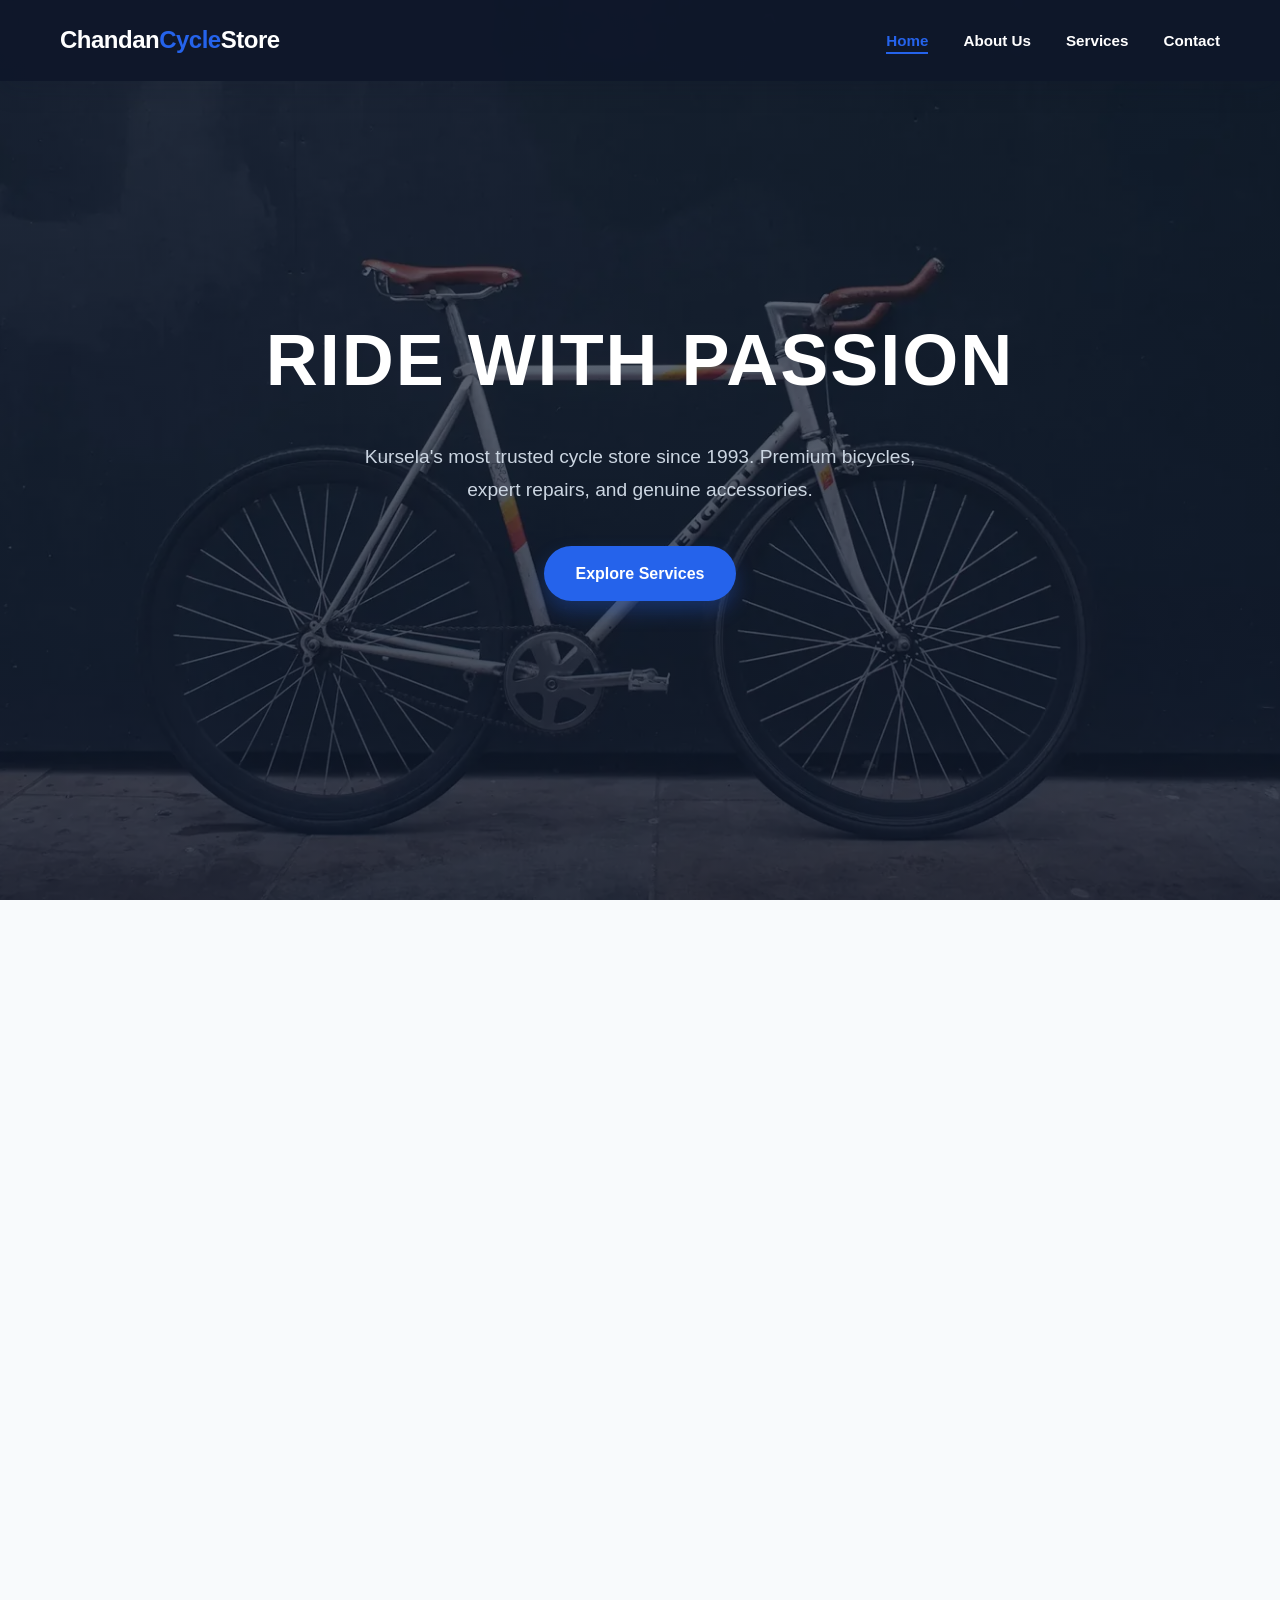
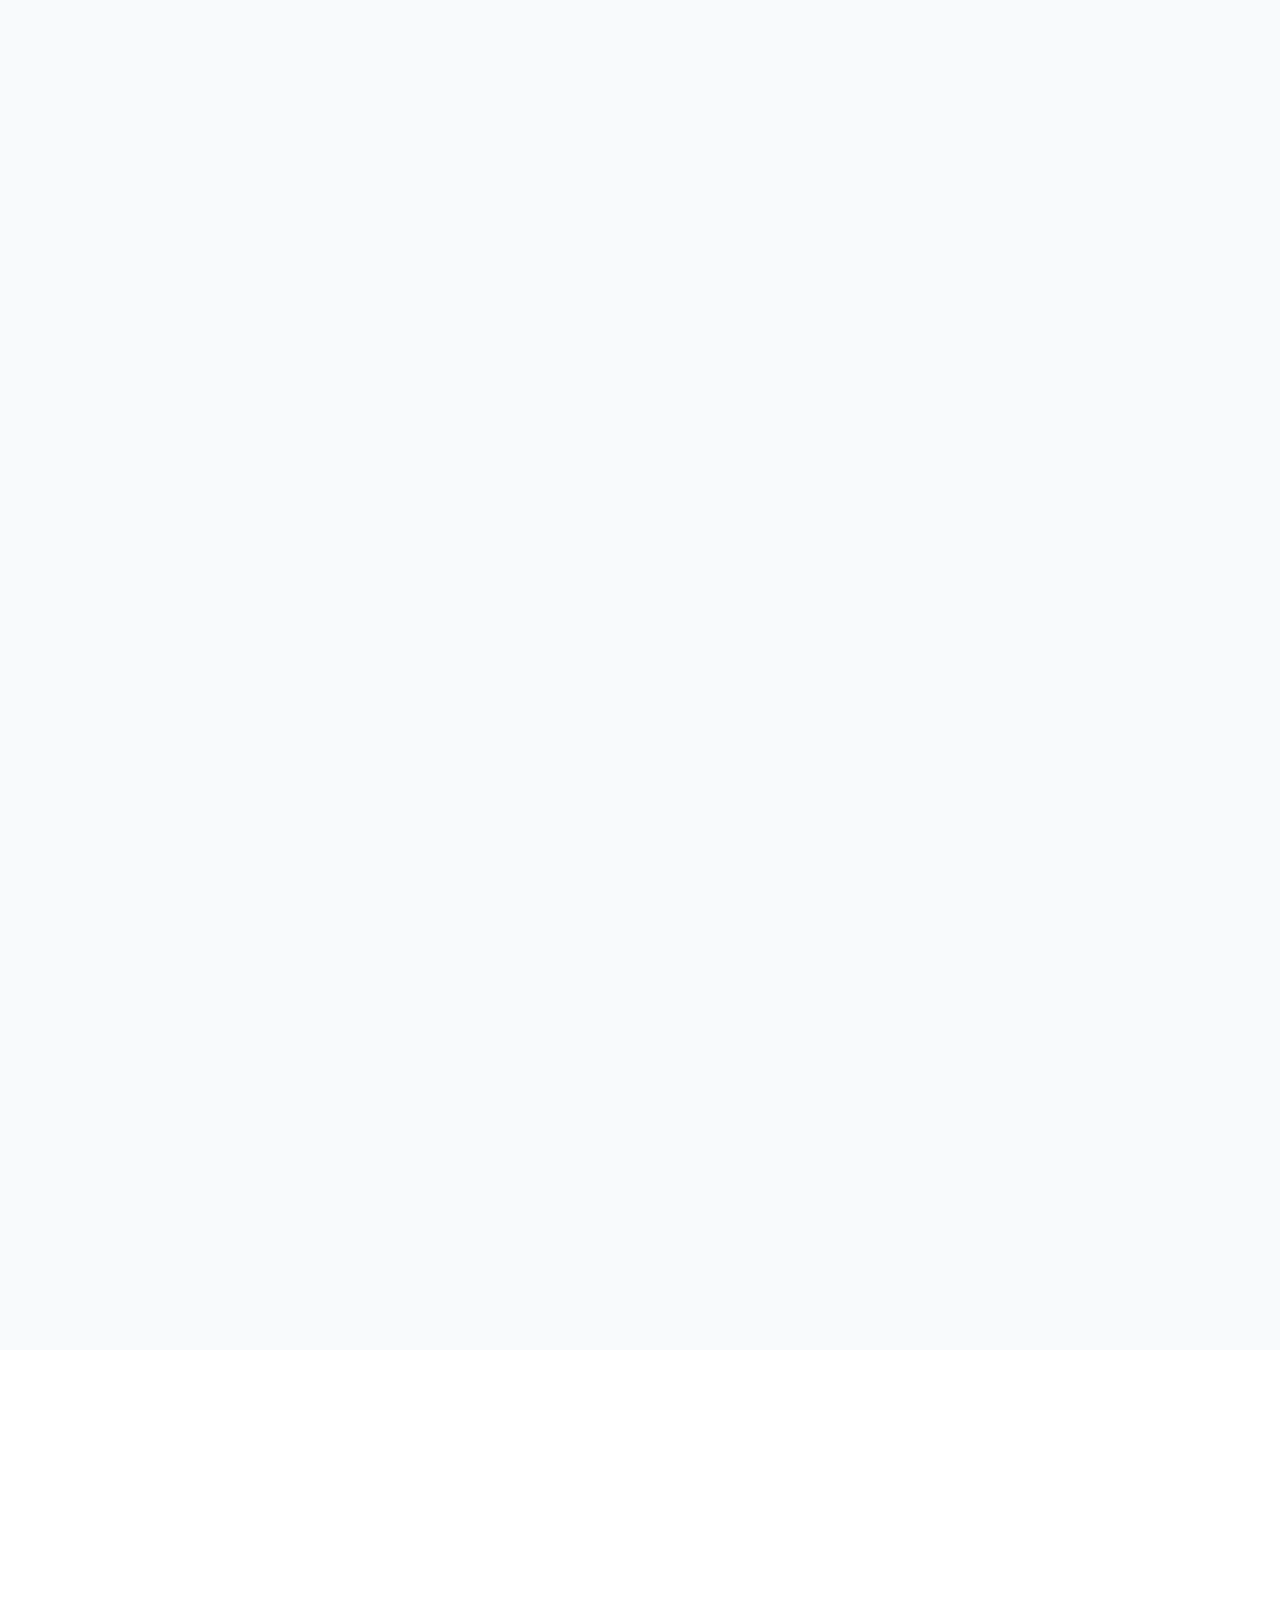
==== index.html @ 14ce7af8 "kk" ====
<!DOCTYPE html>
<html lang="en">

<head>
  <!-- Google Tag Manager -->
<script>(function(w,d,s,l,i){w[l]=w[l]||[];w[l].push({'gtm.start':
new Date().getTime(),event:'gtm.js'});var f=d.getElementsByTagName(s)[0],
j=d.createElement(s),dl=l!='dataLayer'?'&l='+l:'';j.async=true;j.src=
'https://www.googletagmanager.com/gtm.js?id='+i+dl;f.parentNode.insertBefore(j,f);
})(window,document,'script','dataLayer','GTM-MGWW4RHP');</script>
<!-- End Google Tag Manager -->
 <script type="application/ld+json">
{
  "@context": "https://schema.org",
  "@type": "BikeStore",
  "name": "Chandan Cycle Store",
  "image": "https://chandancyclestore.store/assets/images/hero-bg.jpg", 
  "@id": "https://chandancyclestore.store/",
  "url": "https://chandancyclestore.store/",
  "telephone": "+917782864311",
  "priceRange": "$$",
  "address": {
    "@type": "PostalAddress",
    "streetAddress": "Main Road, Near Chowk", 
    "addressLocality": "Kursela, Katihar",
    "addressRegion": "Bihar",
    "postalCode": "854112", 
    "addressCountry": "IN"
  },
  "geo": {
    "@type": "GeoCoordinates",
    "latitude": 25.4542, 
    "longitude": 87.2514 
  },
  "openingHoursSpecification": {
    "@type": "OpeningHoursSpecification",
    "dayOfWeek": [
      "Monday",
      "Tuesday",
      "Wednesday",
      "Thursday",
      "Friday",
      "Saturday",
      "Sunday"
    ],
    "opens": "09:00",
    "closes": "20:00"
  },
  "sameAs": []
}
</script>
  <meta charset="UTF-8">
  <meta name="viewport" content="width=device-width, initial-scale=1.0">
  <title>Chandan Cycle Store | Best Bicycle Shop in Kursela, Katihar</title>
  <meta name="description"
    content="Looking for the best cycle store in Kursela, Katihar? Chandan Cycle Store offers premium bicycles, expert repairs, and genuine accessories. Trusted since 1993!">
  <!-- Preconnect to Font Awesome CDN -->
  <link rel="preconnect" href="https://cdnjs.cloudflare.com" crossorigin>
  <link rel="preconnect" href="https://www.googletagmanager.com">
  <link rel="preload" href="./assets/slider.webp" as="image" fetchpriority="high">
  <!-- Asynchronously load Font Awesome -->
  <link rel="preload" href="https://cdnjs.cloudflare.com/ajax/libs/font-awesome/6.4.0/css/all.min.css" as="style" onload="this.onload=null;this.rel='stylesheet'">
  <noscript><link rel="stylesheet" href="https://cdnjs.cloudflare.com/ajax/libs/font-awesome/6.4.0/css/all.min.css"></noscript>
  <!-- Defer non-critical CSS -->
  <link rel="preload" href="style.css" as="style" onload="this.onload=null;this.rel='stylesheet'">
  <noscript><link rel="stylesheet" href="style.css"></noscript>
</head>

<body>
<!-- Google Tag Manager (noscript) -->
<noscript><iframe src="https://www.googletagmanager.com/ns.html?id=GTM-MGWW4RHP"
height="0" width="0" style="display:none;visibility:hidden"></iframe></noscript>
<!-- End Google Tag Manager (noscript) -->
  <nav>
    <div class="container nav-container">
      <a href="index.html" class="logo">Chandan<span>Cycle</span>Store</a>
      <div class="menu-toggle"><i class="fas fa-bars"></i></div>
      <ul class="nav-links">
        <li><a href="index.html">Home</a></li>
        <li><a href="./about-us.html">About Us</a></li>
        <li><a href="./services.html">Services</a></li>
        <li><a href="./contact.html">Contact</a></li>
      </ul>
    </div>
  </nav>

  <header id="home" class="hero">
    <img
      src="./assets/slider-1400.webp"
      srcset="./assets/slider-400.webp 400w, ./assets/slider-800.webp 800w, ./assets/slider-1400.webp 1400w"
      sizes="(max-width: 600px) 100vw, 1400px"
      alt="A white Peugeot bicycle with a brown leather seat and handlebars, leaning against a dark wall."
      fetchpriority="high"
      width="1400"
      height="933"
      class="hero-background-image"
      decoding="async"
    >
    <div class="container fade-up">
      <div class="hero-content">
        <h1>Ride With Passion</h1>
        <p>Kursela's most trusted cycle store since 1993. Premium bicycles, expert repairs, and genuine accessories.</p>
        <a href="./services.html" class="btn btn-primary">Explore Services</a>
      </div>
    </div>
  </header>

  <section id="about" class="section-padding bg-light">
    <div class="container about-layout">
      <div class="about-content fade-up">
        <h2 class="section-title" style="text-align: left; margin-bottom: 20px;">Serving Kursela Since 1993</h2>
        <p>Chandan Cycle Store began as a humble family endeavor over three decades ago. Our foundation was built on a
          simple premise: everyone deserves a reliable ride. From our roots in Kursela, Katihar, we have expanded our
          expertise while maintaining the warm, personal touch of a family-run business.</p>
        <p>Today, we don't just sell cycles; we build lasting relationships. Our team of expert mechanics treats every
          repair with precision, ensuring the safety and satisfaction of our community.</p>

        <div class="stats-container">
          <div class="stat-box">
            <h3>30+</h3>
            <p>Years Experience</p>
          </div>
          <div class="stat-box">
            <h3>10k+</h3>
            <p>Happy Riders</p>
          </div>
          <div class="stat-box">
            <h3>100%</h3>
            <p>Quality Service</p>
          </div>
        </div>
      </div>
      <div class="about-image fade-up">
        <img
          src="./assets/bycle-img-1-900.webp"
          srcset="./assets/bycle-img-1-400.webp 400w, ./assets/bycle-img-1-800.webp 800w, ./assets/bycle-img-1-900.webp 900w"
          sizes="(max-width: 600px) 100vw, 400px"
          width="800"
          height="600"
          loading="lazy"
          decoding="async"
          alt="Chandan Cycle Store team with a selection of premium bicycles">
      </div>
    </div>
  </section>

   <section id="services" class="section-padding">
        <div class="container fade-up">
            <h2 class="section-title">Comprehensive Solutions</h2>
            <div class="image-grid">
                <div class="image-card">
                  <img src="./assets/bike-img-2-900.webp" srcset="./assets/bike-img-2-400.webp 400w, ./assets/bike-img-2-800.webp 800w, ./assets/bike-img-2-900.webp 900w" sizes="(max-width:600px) 100vw, 33vw" alt="Premium bicycles on display at Chandan Cycle Store" width="900" height="506" loading="lazy" decoding="async">
                    <div class="card-overlay">
                        <h3>Cycle Sales</h3>
                        <p>Mountain, Road, Hybrid, and Kids bicycles from top brands.</p>
                    </div>
                </div>
                <div class="image-card">
                    <img src="./assets/bike-img-3-900.webp" srcset="./assets/bike-img-3-400.webp 400w, ./assets/bike-img-3-800.webp 800w, ./assets/bike-img-3-900.webp 900w" sizes="(max-width:600px) 100vw, 33vw" alt="Mechanic repairing a bicycle at Chandan Cycle Store" width="900" height="600" loading="lazy" decoding="async">
                    <div class="card-overlay">
                        <h3>Repair & Service</h3>
                        <p>Full-service maintenance, brake tuning, and deep cleaning.</p>
                    </div>
                </div>
                <div class="image-card">
                    <img src="./assets/bike-img-4-800.webp" srcset="./assets/bike-img-4-400.webp 400w, ./assets/bike-img-4-800.webp 800w" sizes="(max-width:600px) 100vw, 33vw" alt="Genuine bicycle spare parts and accessories" width="800" height="600" loading="lazy" decoding="async">
                    <div class="card-overlay">
                        <h3>Spare Parts</h3>
                        <p>High-quality tires, tubes, chains, and derailleur gears.</p>
                    </div>
                </div>
                <div class="image-card">
                    <img src="./assets/bike-img-5-800.webp" srcset="./assets/bike-img-5-400.webp 400w, ./assets/bike-img-5-800.webp 800w" sizes="(max-width:600px) 100vw, 33vw" alt="Cycling accessories and safety gear at Chandan Cycle Store" width="800" height="565" loading="lazy" decoding="async">
                    <div class="card-overlay">
                        <h3>Accessories</h3>
                        <p>Helmets, lights, locks, and comfortable seating upgrades.</p>
                    </div>
                </div>
            </div>
        </div>
    </section>

  <section id="contact" class="section-padding bg-light">
    <div class="container fade-up">
      <h2 class="section-title">Get In Touch</h2>
      <div class="contact-wrap">
        <div>
          <h3 style="margin-bottom: 30px;">Store Information</h3>
          <div class="info-box">
            <i class="fas fa-map-marker-alt"></i>
            <div>
              <h4>Location</h4>
              <p>Kursela, Katihar, Bihar</p>
            </div>
          </div>
          <div class="info-box">
            <i class="fas fa-phone-alt"></i>
            <div>
              <h4>Call Us</h4>
              <p>+91 7782864311</p>
            </div>
          </div>
          <div class="info-box">
            <i class="fas fa-envelope"></i>
            <div>
              <h4>Email</h4>
              <p>singhsahil.8340@gmail.com</p>
            </div>
          </div>
        </div>
        <div>
          <h3 style="margin-bottom: 30px;">Send a Message</h3>
                    <form id="contactForm">
                        <div class="form-group">
                            <input type="text" id="name" placeholder="Your Name" required>
                        </div>
                        <div class="form-group">
                            <input type="tel" id="phone" placeholder="Phone Number" required>
                        </div>
                        <div class="form-group">
                            <input type="email" id="email" placeholder="Your Email" required>
                        </div>
                        <div class="form-group">
                            <textarea id="message" rows="5" placeholder="How can we help?" required></textarea>
                        </div>
                        <button type="submit" class="btn btn-primary" style="width: 100%;">
                            Submit Inquiry
                        </button>
                    </form>
        </div>
      </div>
    </div>
  </section>

  <footer>
    <div class="container">
      <div class="footer-grid">
        <div class="footer-col">
          <h4>Chandan Cycle Store</h4>
          <p>Established in 1993, bringing the joy of cycling to Kursela, Katihar. Quality, reliability, and community
            focus.</p>
        </div>
        <div class="footer-col">
          <h4>Quick Links</h4>
          <p><a href="./index.html">Home</a></p>
          <p><a href="./about-us.html">About Us</a></p>
          <p><a href="./services.html">Our Services</a></p>
          <p><a href="./contact.html">Contact Support</a></p>
        </div>
        <div class="footer-col">
          <h4>Contact Info</h4>
          <p><i class="fas fa-phone"></i> +91 7782864311</p>
          <p><i class="fas fa-envelope"></i> singhsahil.8340@gmail.com</p>
          <p><i class="fas fa-map-marker-alt"></i> Kursela, Katihar, Bihar</p>
        </div>
      </div>
      <div class="footer-bottom">
        <p>&copy; 1993 - 2026 Chandan Cycle Store. All Rights Reserved.</p>
      </div>
    </div>
  </footer>

  <script src="script.js" defer></script>
</body>

</html>
---- style.css ----
:root {
    --primary: #2563eb;
    --primary-dark: #1d4ed8;
    --dark: #0f172a;
    --light: #f8fafc;
    --gray: #64748b;
    --white: #ffffff;
    --shadow: 0 20px 40px rgba(0, 0, 0, 0.08);
    --transition: transform 0.3s ease, opacity 0.3s ease, background-color 0.3s ease;
}

* {
    margin: 0;
    padding: 0;
    box-sizing: border-box;
    font-family: 'Poppins', sans-serif;
}

html {
    scroll-behavior: smooth;
}

body {
    background: var(--white);
    color: var(--dark);
    line-height: 1.7;
    overflow-x: hidden;
}

a {
    text-decoration: none;
    color: inherit;
}

ul {
    list-style: none;
}

.container {
    max-width: 1200px;
    margin: 0 auto;
    padding: 0 20px;
}

/* Rendering Optimizations */
.section-padding {
    content-visibility: auto;
    contain-intrinsic-size: 1px 800px;
}

.image-card,
.stat-box,
.info-box {
    will-change: transform;
}

/* Typography & Utilities */
h1, h2, h3, h4 {
    font-weight: 700;
    color: var(--dark);
}

.text-center { text-align: center; }
.section-padding { padding: 100px 0; }
.bg-light { background-color: var(--light); }

.section-title {
    font-size: 2.5rem;
    margin-bottom: 50px;
    text-align: center;
    position: relative;
}

.section-title::after {
    content: '';
    display: block;
    width: 50px;
    height: 4px;
    background: var(--primary);
    margin: 15px auto 0;
    border-radius: 2px;
}

/* Buttons */
.btn {
    padding: 14px 32px;
    border-radius: 50px;
    font-weight: 600;
    cursor: pointer;
    transition: var(--transition);
    display: inline-block;
    border: none;
}

.btn-primary {
    background: var(--primary);
    color: var(--white);
    box-shadow: 0 10px 20px rgba(37, 99, 235, 0.3);
}

.btn-primary:hover {
    background: var(--primary-dark);
    transform: translateY(-3px);
    box-shadow: 0 15px 25px rgba(37, 99, 235, 0.4);
}

/* Navbar */
nav {
    position: fixed;
    width: 100%;
    top: 0;
    padding: 20px 0;
    z-index: 1000;
    transition: padding 0.3s ease, background 0.3s ease, box-shadow 0.3s ease;
    background: rgba(15, 23, 42, 0.96);
    box-shadow: 0 8px 24px rgba(15, 23, 42, 0.16);
}

nav.scrolled {
    background: rgba(255, 255, 255, 0.98);
    padding: 15px 0;
    box-shadow: 0 4px 20px rgba(0, 0, 0, 0.05);
    backdrop-filter: blur(10px);
}

nav.scrolled .logo,
nav.scrolled .nav-links a {
    color: var(--dark);
}

.nav-container {
    display: flex;
    justify-content: space-between;
    align-items: center;
}

.logo {
    font-size: 1.5rem;
    font-weight: 800;
    color: var(--white);
    transition: color 0.3s ease;
    letter-spacing: -0.5px;
}

.logo span { color: var(--primary); }

.nav-links {
    display: flex;
    gap: 35px;
    align-items: center;
}

.nav-links a {
    color: var(--white);
    font-weight: 600;
    font-size: 0.95rem;
    position: relative;
    transition: color 0.3s ease;
}

.nav-links a::after {
    content: '';
    position: absolute;
    bottom: -5px;
    left: 0;
    width: 0;
    height: 2px;
    background: var(--primary);
    transition: width 0.3s ease;
}

.nav-links a:hover::after,
.nav-links a.active::after {
    width: 100%;
}

.nav-links a.active {
    color: var(--primary) !important;
}

.menu-toggle {
    display: none;
    color: var(--white);
    font-size: 1.5rem;
    cursor: pointer;
}

nav.scrolled .menu-toggle {
    color: var(--dark);
}

/* Page Header */
.page-header {
    min-height: 320px;
    display: flex;
    align-items: center;
    justify-content: center;
    text-align: center;
    padding: 140px 20px 80px;
    background-size: cover;
    background-position: center;
    color: var(--white);
    position: relative;
}

.page-header .container {
    position: relative;
    z-index: 1;
}

.page-header h1 {
    color: var(--white);
    font-size: 2.8rem;
    margin-bottom: 15px;
}

.breadcrumb {
    display: flex;
    justify-content: center;
    gap: 10px;
    flex-wrap: wrap;
    color: #cbd5e1;
}

.breadcrumb li {
    display: inline-flex;
    align-items: center;
}

.breadcrumb li + li::before {
    content: '/';
    margin-right: 10px;
    color: #94a3b8;
}

.breadcrumb a {
    color: var(--white);
}

/* Hero Section */
.hero {
    height: 100vh;
    background: linear-gradient(rgba(15, 23, 42, 0.6), rgba(15, 23, 42, 0.8));
    position: relative;
    overflow: hidden;
    display: flex;
    align-items: center;
    justify-content: center;
    text-align: center;
}

.hero .container {
    position: relative;
    z-index: 1;
}

.hero-background-image {
    position: absolute;
    top: 0;
    left: 0;
    width: 100%;
    height: 100%;
    object-fit: cover;
    z-index: -1;
}

.hero-content h1 {
    font-size: 4.5rem;
    color: #fff;
    margin-bottom: 20px;
    text-transform: uppercase;
    letter-spacing: 2px;
}

.hero-content p {
    font-size: 1.2rem;
    color: #cbd5e1;
    margin-bottom: 40px;
    max-width: 600px;
    margin-inline: auto;
}

/* About Section */
.about-layout {
    display: grid;
    grid-template-columns: 1fr 1fr;
    gap: 60px;
    align-items: center;
}

.about-image img {
    width: 100%;
    height: auto;
    aspect-ratio: 3 / 2;
    border-radius: 20px;
    box-shadow: var(--shadow);
    object-fit: cover;
}

.stats-container {
    display: flex;
    gap: 30px;
    margin-top: 40px;
}

.stat-box {
    background: #fff;
    padding: 20px;
    border-radius: 15px;
    text-align: center;
    box-shadow: var(--shadow);
    flex: 1;
    border: 1px solid #e2e8f0;
}

.stat-box h3 {
    color: var(--primary);
    font-size: 2rem;
}

/* Services Section */
.image-grid {
    display: grid;
    grid-template-columns: repeat(auto-fit, minmax(280px, 1fr));
    gap: 30px;
}

.image-card {
    border-radius: 20px;
    overflow: hidden;
    position: relative;
    height: 350px;
    cursor: pointer;
    box-shadow: var(--shadow);
}

.image-card img {
    width: 100%;
    height: 100%;
    object-fit: cover;
    transition: transform 0.5s ease;
}

.image-card:hover img {
    transform: scale(1.05);
}

.card-overlay {
    position: absolute;
    inset: 0;
    background: linear-gradient(to top, rgba(0, 0, 0, 0.9), transparent);
    display: flex;
    flex-direction: column;
    justify-content: flex-end;
    padding: 30px;
}

.card-overlay h3 {
    color: var(--white);
    font-size: 1.5rem;
    margin-bottom: 10px;
}

.card-overlay p {
    color: #cbd5e1;
    font-size: 0.9rem;
    opacity: 0;
    transform: translateY(20px);
    transition: var(--transition);
}

.image-card:hover .card-overlay p {
    opacity: 1;
    transform: translateY(0);
}

/* Contact Section */
.contact-wrap {
    display: grid;
    grid-template-columns: 1fr 1.5fr;
    gap: 50px;
    background: #fff;
    padding: 40px;
    border-radius: 20px;
    box-shadow: var(--shadow);
    border: 1px solid #e2e8f0;
}

.info-box {
    background: var(--light);
    padding: 30px;
    border-radius: 15px;
    margin-bottom: 20px;
    display: flex;
    align-items: center;
    gap: 20px;
}

.info-box i {
    font-size: 2rem;
    color: var(--primary);
}

.form-group {
    margin-bottom: 25px;
}

.form-group input,
.form-group textarea {
    width: 100%;
    padding: 16px;
    border: 1px solid #e2e8f0;
    border-radius: 10px;
    font-family: 'Poppins', sans-serif;
    transition: border-color 0.3s ease, box-shadow 0.3s ease;
    background: var(--light);
}

.form-group input:focus,
.form-group textarea:focus {
    outline: none;
    border-color: var(--primary);
    background: #fff;
    box-shadow: 0 0 0 4px rgba(37, 99, 235, 0.1);
}

/* Footer */
footer {
    background: var(--dark);
    color: var(--white);
    padding: 80px 0 30px;
}

.footer-grid {
    display: grid;
    grid-template-columns: repeat(auto-fit, minmax(250px, 1fr));
    gap: 40px;
    margin-bottom: 50px;
}

.footer-col h4 {
    color: var(--white);
    margin-bottom: 25px;
    font-size: 1.2rem;
}

.footer-col p,
.footer-col a {
    color: #94a3b8;
    transition: color 0.3s ease, padding 0.3s ease;
    line-height: 2;
}

.footer-col a:hover {
    color: var(--primary);
    padding-left: 5px;
}

.footer-bottom {
    text-align: center;
    border-top: 1px solid rgba(255, 255, 255, 0.1);
    padding-top: 30px;
    color: #64748b;
}

/* Dropdown Menu Styles */
.dropdown {
    position: relative;
    display: flex;
    align-items: center;
}

.dropdown-menu {
    position: absolute;
    top: 100%;
    left: -10px;
    background: #ffffff;
    box-shadow: 0 15px 35px rgba(0, 0, 0, 0.1);
    border-radius: 12px;
    min-width: 220px;
    opacity: 0;
    visibility: hidden;
    transform: translateY(15px);
    transition: all 0.3s ease;
    display: flex;
    flex-direction: column;
    padding: 15px 0;
    z-index: 2000;
}

.dropdown:hover .dropdown-menu {
    opacity: 1;
    visibility: visible;
    transform: translateY(0);
}

.dropdown-menu a {
    color: var(--dark) !important;
    padding: 12px 25px !important;
    font-size: 0.95rem;
    font-weight: 500;
    border-bottom: none !important;
    display: block;
}

.dropdown-menu a::after {
    display: none;
}

.dropdown-menu a:hover {
    background: var(--light);
    color: var(--primary) !important;
    padding-left: 30px !important;
}

/* Mobile & Responsive Rules */
@media (max-width: 1024px) {
    .section-padding { padding: 70px 0; }
    .hero-content h1 { font-size: 3.2rem; letter-spacing: 1px; }
    .hero-content p { font-size: 1rem; }
    .section-title { font-size: 2rem; }
    .about-layout { gap: 40px; }
    .stats-container { flex-direction: column; }
    .contact-wrap { padding: 25px; }
}

@media (max-width: 768px) {
    .menu-toggle { display: block; }

    .nav-links {
        position: absolute;
        top: 100%;
        left: 0;
        width: 100%;
        background: rgba(255, 255, 255, 0.98);
        flex-direction: column;
        padding: 20px 0;
        gap: 0;
        clip-path: polygon(0 0, 100% 0, 100% 0, 0 0);
        transition: clip-path 0.4s ease;
        box-shadow: 0 12px 24px rgba(15, 23, 42, 0.08);
    }

    .nav-links.active {
        clip-path: polygon(0 0, 100% 0, 100% 100%, 0 100%);
    }

    .nav-links a {
        color: var(--dark) !important;
        padding: 15px 30px;
        display: block;
        border-bottom: 1px solid #f1f5f9;
    }

    .dropdown-menu {
        position: relative;
        box-shadow: none;
        opacity: 1;
        visibility: visible;
        transform: none;
        background: #f8fafc;
        padding: 0;
        border-radius: 0;
        display: none;
    }

    .dropdown:hover .dropdown-menu {
        display: flex;
    }
}

@media (max-width: 576px) {
    .container { padding: 0 15px; }
    .section-padding { padding: 50px 0; }

    .hero {
        height: auto;
        padding: 120px 20px 80px;
    }

    .hero-content h1 {
        font-size: 2.2rem;
        line-line: 1.3;
    }

    .hero-content p {
        font-size: 0.95rem;
        margin-bottom: 25px;
    }

    .btn {
        padding: 12px 22px;
        font-size: 0.9rem;
    }

    nav { padding: 15px 0; }
    .logo { font-size: 1.2rem; }
    .about-layout { grid-template-columns: 1fr; gap: 25px; }
    .stat-box { padding: 15px; }
    .image-card { height: 250px; }
    .contact-wrap { grid-template-columns: 1fr; padding: 20px; }
    .info-box { flex-direction: column; text-align: center; }
    footer { padding: 50px 0 20px; }
}

@media (max-width: 400px) {
    .hero-content h1 { font-size: 1.8rem; }
    .section-title { font-size: 1.6rem; }
    .btn { width: 100%; text-align: center; }
}
---- style.css ----
:root {
    --primary: #2563eb;
    --primary-dark: #1d4ed8;
    --dark: #0f172a;
    --light: #f8fafc;
    --gray: #64748b;
    --white: #ffffff;
    --shadow: 0 20px 40px rgba(0, 0, 0, 0.08);
    --transition: transform 0.3s ease, opacity 0.3s ease, background-color 0.3s ease;
}

* {
    margin: 0;
    padding: 0;
    box-sizing: border-box;
    font-family: 'Poppins', sans-serif;
}

html {
    scroll-behavior: smooth;
}

body {
    background: var(--white);
    color: var(--dark);
    line-height: 1.7;
    overflow-x: hidden;
}

a {
    text-decoration: none;
    color: inherit;
}

ul {
    list-style: none;
}

.container {
    max-width: 1200px;
    margin: 0 auto;
    padding: 0 20px;
}

/* Rendering Optimizations */
.section-padding {
    content-visibility: auto;
    contain-intrinsic-size: 1px 800px;
}

.image-card,
.stat-box,
.info-box {
    will-change: transform;
}

/* Typography & Utilities */
h1, h2, h3, h4 {
    font-weight: 700;
    color: var(--dark);
}

.text-center { text-align: center; }
.section-padding { padding: 100px 0; }
.bg-light { background-color: var(--light); }

.section-title {
    font-size: 2.5rem;
    margin-bottom: 50px;
    text-align: center;
    position: relative;
}

.section-title::after {
    content: '';
    display: block;
    width: 50px;
    height: 4px;
    background: var(--primary);
    margin: 15px auto 0;
    border-radius: 2px;
}

/* Buttons */
.btn {
    padding: 14px 32px;
    border-radius: 50px;
    font-weight: 600;
    cursor: pointer;
    transition: var(--transition);
    display: inline-block;
    border: none;
}

.btn-primary {
    background: var(--primary);
    color: var(--white);
    box-shadow: 0 10px 20px rgba(37, 99, 235, 0.3);
}

.btn-primary:hover {
    background: var(--primary-dark);
    transform: translateY(-3px);
    box-shadow: 0 15px 25px rgba(37, 99, 235, 0.4);
}

/* Navbar */
nav {
    position: fixed;
    width: 100%;
    top: 0;
    padding: 20px 0;
    z-index: 1000;
    transition: padding 0.3s ease, background 0.3s ease, box-shadow 0.3s ease;
    background: rgba(15, 23, 42, 0.96);
    box-shadow: 0 8px 24px rgba(15, 23, 42, 0.16);
}

nav.scrolled {
    background: rgba(255, 255, 255, 0.98);
    padding: 15px 0;
    box-shadow: 0 4px 20px rgba(0, 0, 0, 0.05);
    backdrop-filter: blur(10px);
}

nav.scrolled .logo,
nav.scrolled .nav-links a {
    color: var(--dark);
}

.nav-container {
    display: flex;
    justify-content: space-between;
    align-items: center;
}

.logo {
    font-size: 1.5rem;
    font-weight: 800;
    color: var(--white);
    transition: color 0.3s ease;
    letter-spacing: -0.5px;
}

.logo span { color: var(--primary); }

.nav-links {
    display: flex;
    gap: 35px;
    align-items: center;
}

.nav-links a {
    color: var(--white);
    font-weight: 600;
    font-size: 0.95rem;
    position: relative;
    transition: color 0.3s ease;
}

.nav-links a::after {
    content: '';
    position: absolute;
    bottom: -5px;
    left: 0;
    width: 0;
    height: 2px;
    background: var(--primary);
    transition: width 0.3s ease;
}

.nav-links a:hover::after,
.nav-links a.active::after {
    width: 100%;
}

.nav-links a.active {
    color: var(--primary) !important;
}

.menu-toggle {
    display: none;
    color: var(--white);
    font-size: 1.5rem;
    cursor: pointer;
}

nav.scrolled .menu-toggle {
    color: var(--dark);
}

/* Page Header */
.page-header {
    min-height: 320px;
    display: flex;
    align-items: center;
    justify-content: center;
    text-align: center;
    padding: 140px 20px 80px;
    background-size: cover;
    background-position: center;
    color: var(--white);
    position: relative;
}

.page-header .container {
    position: relative;
    z-index: 1;
}

.page-header h1 {
    color: var(--white);
    font-size: 2.8rem;
    margin-bottom: 15px;
}

.breadcrumb {
    display: flex;
    justify-content: center;
    gap: 10px;
    flex-wrap: wrap;
    color: #cbd5e1;
}

.breadcrumb li {
    display: inline-flex;
    align-items: center;
}

.breadcrumb li + li::before {
    content: '/';
    margin-right: 10px;
    color: #94a3b8;
}

.breadcrumb a {
    color: var(--white);
}

/* Hero Section */
.hero {
    height: 100vh;
    background: linear-gradient(rgba(15, 23, 42, 0.6), rgba(15, 23, 42, 0.8));
    position: relative;
    overflow: hidden;
    display: flex;
    align-items: center;
    justify-content: center;
    text-align: center;
}

.hero .container {
    position: relative;
    z-index: 1;
}

.hero-background-image {
    position: absolute;
    top: 0;
    left: 0;
    width: 100%;
    height: 100%;
    object-fit: cover;
    z-index: -1;
}

.hero-content h1 {
    font-size: 4.5rem;
    color: #fff;
    margin-bottom: 20px;
    text-transform: uppercase;
    letter-spacing: 2px;
}

.hero-content p {
    font-size: 1.2rem;
    color: #cbd5e1;
    margin-bottom: 40px;
    max-width: 600px;
    margin-inline: auto;
}

/* About Section */
.about-layout {
    display: grid;
    grid-template-columns: 1fr 1fr;
    gap: 60px;
    align-items: center;
}

.about-image img {
    width: 100%;
    height: auto;
    aspect-ratio: 3 / 2;
    border-radius: 20px;
    box-shadow: var(--shadow);
    object-fit: cover;
}

.stats-container {
    display: flex;
    gap: 30px;
    margin-top: 40px;
}

.stat-box {
    background: #fff;
    padding: 20px;
    border-radius: 15px;
    text-align: center;
    box-shadow: var(--shadow);
    flex: 1;
    border: 1px solid #e2e8f0;
}

.stat-box h3 {
    color: var(--primary);
    font-size: 2rem;
}

/* Services Section */
.image-grid {
    display: grid;
    grid-template-columns: repeat(auto-fit, minmax(280px, 1fr));
    gap: 30px;
}

.image-card {
    border-radius: 20px;
    overflow: hidden;
    position: relative;
    height: 350px;
    cursor: pointer;
    box-shadow: var(--shadow);
}

.image-card img {
    width: 100%;
    height: 100%;
    object-fit: cover;
    transition: transform 0.5s ease;
}

.image-card:hover img {
    transform: scale(1.05);
}

.card-overlay {
    position: absolute;
    inset: 0;
    background: linear-gradient(to top, rgba(0, 0, 0, 0.9), transparent);
    display: flex;
    flex-direction: column;
    justify-content: flex-end;
    padding: 30px;
}

.card-overlay h3 {
    color: var(--white);
    font-size: 1.5rem;
    margin-bottom: 10px;
}

.card-overlay p {
    color: #cbd5e1;
    font-size: 0.9rem;
    opacity: 0;
    transform: translateY(20px);
    transition: var(--transition);
}

.image-card:hover .card-overlay p {
    opacity: 1;
    transform: translateY(0);
}

/* Contact Section */
.contact-wrap {
    display: grid;
    grid-template-columns: 1fr 1.5fr;
    gap: 50px;
    background: #fff;
    padding: 40px;
    border-radius: 20px;
    box-shadow: var(--shadow);
    border: 1px solid #e2e8f0;
}

.info-box {
    background: var(--light);
    padding: 30px;
    border-radius: 15px;
    margin-bottom: 20px;
    display: flex;
    align-items: center;
    gap: 20px;
}

.info-box i {
    font-size: 2rem;
    color: var(--primary);
}

.form-group {
    margin-bottom: 25px;
}

.form-group input,
.form-group textarea {
    width: 100%;
    padding: 16px;
    border: 1px solid #e2e8f0;
    border-radius: 10px;
    font-family: 'Poppins', sans-serif;
    transition: border-color 0.3s ease, box-shadow 0.3s ease;
    background: var(--light);
}

.form-group input:focus,
.form-group textarea:focus {
    outline: none;
    border-color: var(--primary);
    background: #fff;
    box-shadow: 0 0 0 4px rgba(37, 99, 235, 0.1);
}

/* Footer */
footer {
    background: var(--dark);
    color: var(--white);
    padding: 80px 0 30px;
}

.footer-grid {
    display: grid;
    grid-template-columns: repeat(auto-fit, minmax(250px, 1fr));
    gap: 40px;
    margin-bottom: 50px;
}

.footer-col h4 {
    color: var(--white);
    margin-bottom: 25px;
    font-size: 1.2rem;
}

.footer-col p,
.footer-col a {
    color: #94a3b8;
    transition: color 0.3s ease, padding 0.3s ease;
    line-height: 2;
}

.footer-col a:hover {
    color: var(--primary);
    padding-left: 5px;
}

.footer-bottom {
    text-align: center;
    border-top: 1px solid rgba(255, 255, 255, 0.1);
    padding-top: 30px;
    color: #64748b;
}

/* Dropdown Menu Styles */
.dropdown {
    position: relative;
    display: flex;
    align-items: center;
}

.dropdown-menu {
    position: absolute;
    top: 100%;
    left: -10px;
    background: #ffffff;
    box-shadow: 0 15px 35px rgba(0, 0, 0, 0.1);
    border-radius: 12px;
    min-width: 220px;
    opacity: 0;
    visibility: hidden;
    transform: translateY(15px);
    transition: all 0.3s ease;
    display: flex;
    flex-direction: column;
    padding: 15px 0;
    z-index: 2000;
}

.dropdown:hover .dropdown-menu {
    opacity: 1;
    visibility: visible;
    transform: translateY(0);
}

.dropdown-menu a {
    color: var(--dark) !important;
    padding: 12px 25px !important;
    font-size: 0.95rem;
    font-weight: 500;
    border-bottom: none !important;
    display: block;
}

.dropdown-menu a::after {
    display: none;
}

.dropdown-menu a:hover {
    background: var(--light);
    color: var(--primary) !important;
    padding-left: 30px !important;
}

/* Mobile & Responsive Rules */
@media (max-width: 1024px) {
    .section-padding { padding: 70px 0; }
    .hero-content h1 { font-size: 3.2rem; letter-spacing: 1px; }
    .hero-content p { font-size: 1rem; }
    .section-title { font-size: 2rem; }
    .about-layout { gap: 40px; }
    .stats-container { flex-direction: column; }
    .contact-wrap { padding: 25px; }
}

@media (max-width: 768px) {
    .menu-toggle { display: block; }

    .nav-links {
        position: absolute;
        top: 100%;
        left: 0;
        width: 100%;
        background: rgba(255, 255, 255, 0.98);
        flex-direction: column;
        padding: 20px 0;
        gap: 0;
        clip-path: polygon(0 0, 100% 0, 100% 0, 0 0);
        transition: clip-path 0.4s ease;
        box-shadow: 0 12px 24px rgba(15, 23, 42, 0.08);
    }

    .nav-links.active {
        clip-path: polygon(0 0, 100% 0, 100% 100%, 0 100%);
    }

    .nav-links a {
        color: var(--dark) !important;
        padding: 15px 30px;
        display: block;
        border-bottom: 1px solid #f1f5f9;
    }

    .dropdown-menu {
        position: relative;
        box-shadow: none;
        opacity: 1;
        visibility: visible;
        transform: none;
        background: #f8fafc;
        padding: 0;
        border-radius: 0;
        display: none;
    }

    .dropdown:hover .dropdown-menu {
        display: flex;
    }
}

@media (max-width: 576px) {
    .container { padding: 0 15px; }
    .section-padding { padding: 50px 0; }

    .hero {
        height: auto;
        padding: 120px 20px 80px;
    }

    .hero-content h1 {
        font-size: 2.2rem;
        line-line: 1.3;
    }

    .hero-content p {
        font-size: 0.95rem;
        margin-bottom: 25px;
    }

    .btn {
        padding: 12px 22px;
        font-size: 0.9rem;
    }

    nav { padding: 15px 0; }
    .logo { font-size: 1.2rem; }
    .about-layout { grid-template-columns: 1fr; gap: 25px; }
    .stat-box { padding: 15px; }
    .image-card { height: 250px; }
    .contact-wrap { grid-template-columns: 1fr; padding: 20px; }
    .info-box { flex-direction: column; text-align: center; }
    footer { padding: 50px 0 20px; }
}

@media (max-width: 400px) {
    .hero-content h1 { font-size: 1.8rem; }
    .section-title { font-size: 1.6rem; }
    .btn { width: 100%; text-align: center; }
}
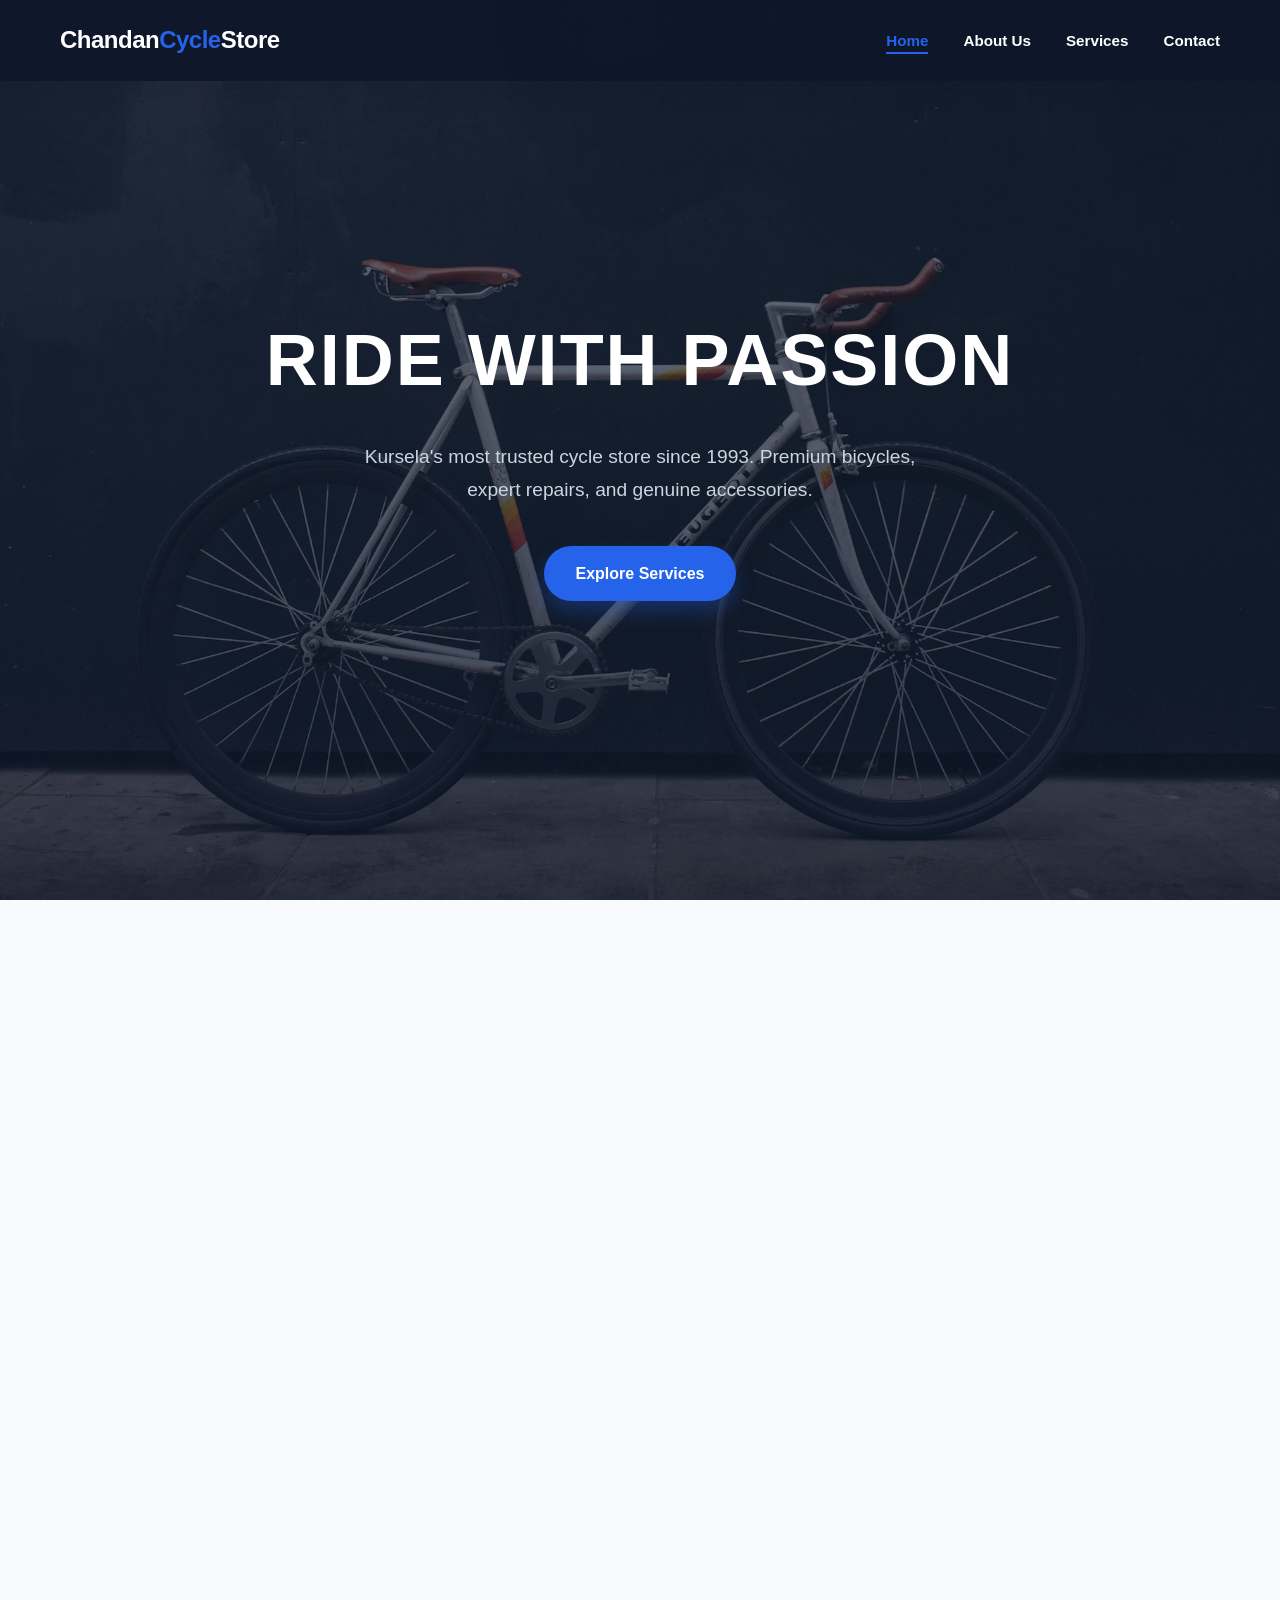
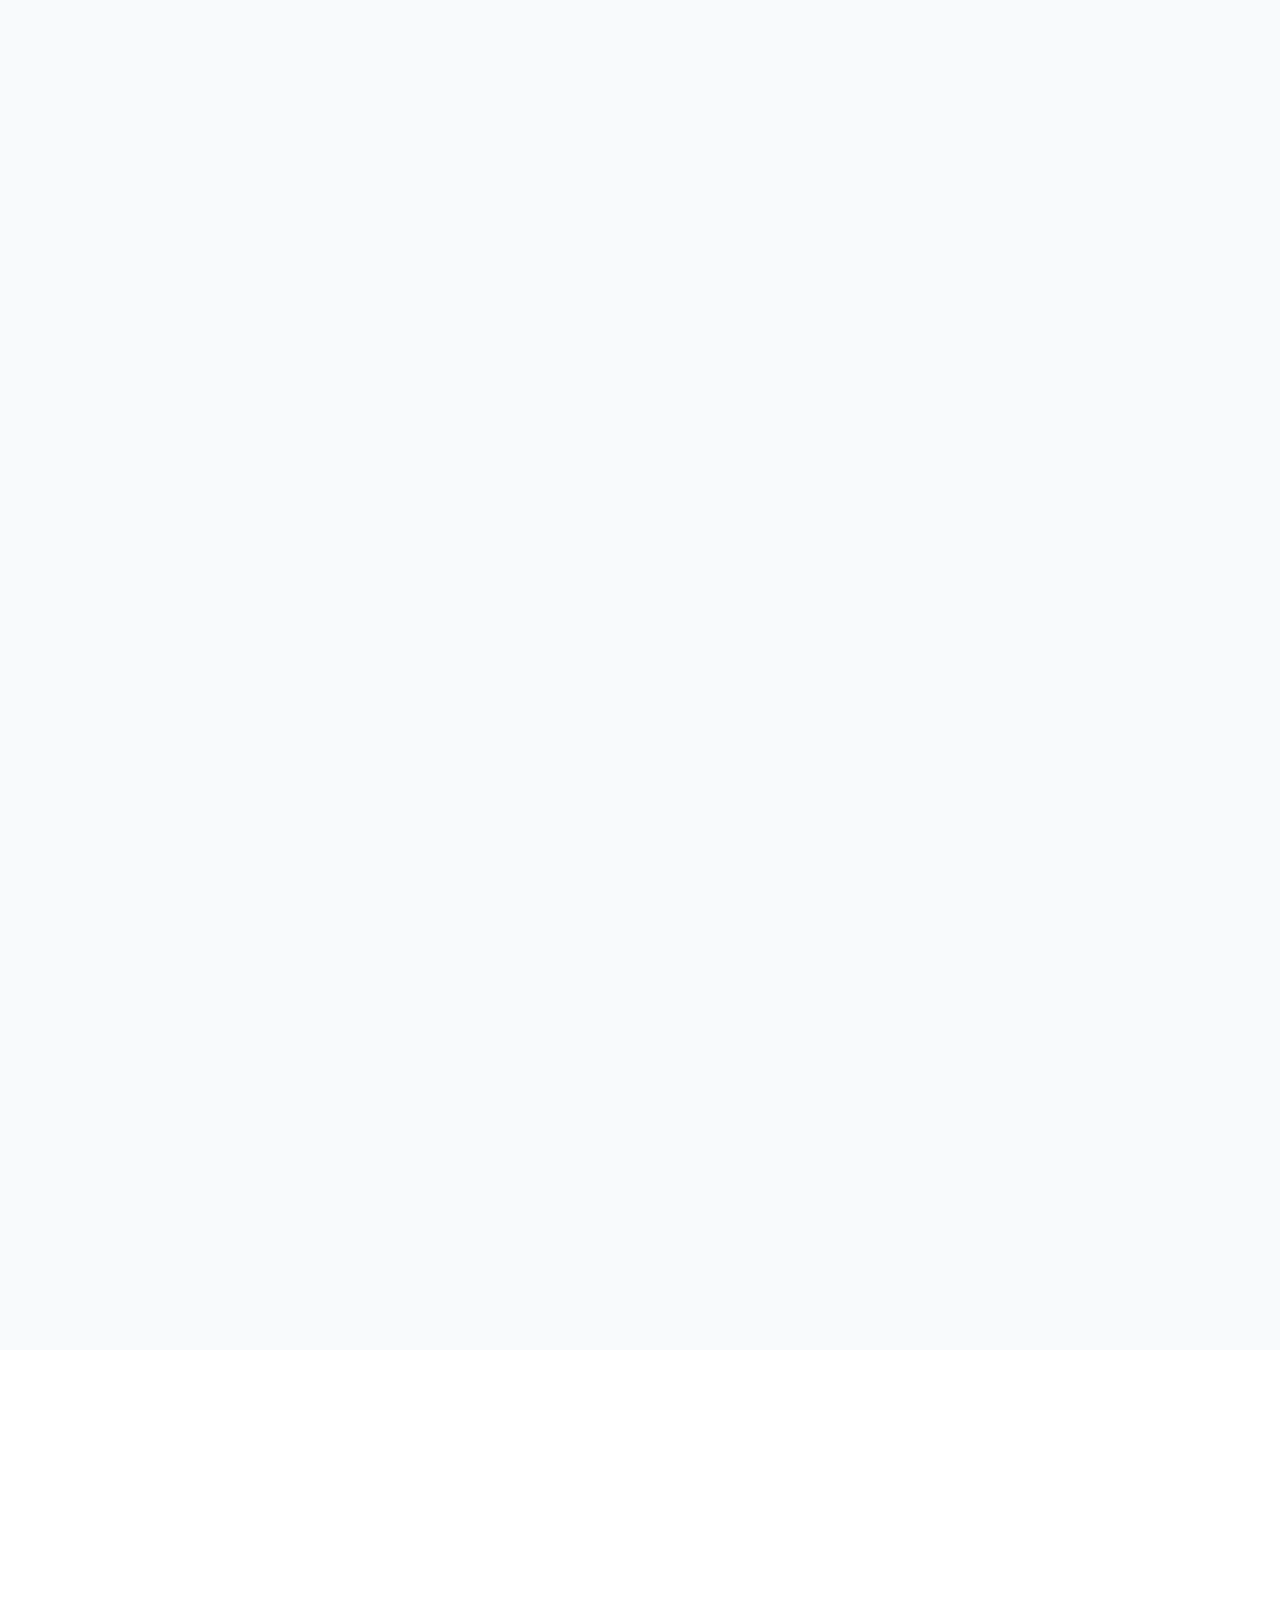
==== commit b3bc2677: "dd" ====
--- a/index.html
+++ b/index.html
@@ -86,15 +86,12 @@
 
   <header id="home" class="hero">
     <img
-      src="./assets/slider-1400.webp"
-      srcset="./assets/slider-400.webp 400w, ./assets/slider-800.webp 800w, ./assets/slider-1400.webp 1400w"
-      sizes="(max-width: 600px) 100vw, 1400px"
+      src="./assets/slider.webp"
       alt="A white Peugeot bicycle with a brown leather seat and handlebars, leaning against a dark wall."
       fetchpriority="high"
-      width="1400"
-      height="933"
+      width="1920"
+      height="1280"
       class="hero-background-image"
-      decoding="async"
     >
     <div class="container fade-up">
       <div class="hero-content">
@@ -131,14 +128,7 @@
         </div>
       </div>
       <div class="about-image fade-up">
-        <img
-          src="./assets/bycle-img-1-900.webp"
-          srcset="./assets/bycle-img-1-400.webp 400w, ./assets/bycle-img-1-800.webp 800w, ./assets/bycle-img-1-900.webp 900w"
-          sizes="(max-width: 600px) 100vw, 400px"
-          width="800"
-          height="600"
-          loading="lazy"
-          decoding="async"
+        <img src="./assets/bycle-img-1.webp" width="800" height="600" loading="lazy" decoding="async"
           alt="Chandan Cycle Store team with a selection of premium bicycles">
       </div>
     </div>
@@ -149,28 +139,28 @@
             <h2 class="section-title">Comprehensive Solutions</h2>
             <div class="image-grid">
                 <div class="image-card">
-                  <img src="./assets/bike-img-2-900.webp" srcset="./assets/bike-img-2-400.webp 400w, ./assets/bike-img-2-800.webp 800w, ./assets/bike-img-2-900.webp 900w" sizes="(max-width:600px) 100vw, 33vw" alt="Premium bicycles on display at Chandan Cycle Store" width="900" height="506" loading="lazy" decoding="async">
+                    <img src="./assets/bike-img-2.webp" alt="Premium bicycles on display at Chandan Cycle Store" width="2000" height="1333" loading="lazy" decoding="async">
                     <div class="card-overlay">
                         <h3>Cycle Sales</h3>
                         <p>Mountain, Road, Hybrid, and Kids bicycles from top brands.</p>
                     </div>
                 </div>
                 <div class="image-card">
-                    <img src="./assets/bike-img-3-900.webp" srcset="./assets/bike-img-3-400.webp 400w, ./assets/bike-img-3-800.webp 800w, ./assets/bike-img-3-900.webp 900w" sizes="(max-width:600px) 100vw, 33vw" alt="Mechanic repairing a bicycle at Chandan Cycle Store" width="900" height="600" loading="lazy" decoding="async">
+                    <img src="./assets/bike-img-3.webp" alt="Mechanic repairing a bicycle at Chandan Cycle Store" width="2000" height="1333" loading="lazy" decoding="async">
                     <div class="card-overlay">
                         <h3>Repair & Service</h3>
                         <p>Full-service maintenance, brake tuning, and deep cleaning.</p>
                     </div>
                 </div>
                 <div class="image-card">
-                    <img src="./assets/bike-img-4-800.webp" srcset="./assets/bike-img-4-400.webp 400w, ./assets/bike-img-4-800.webp 800w" sizes="(max-width:600px) 100vw, 33vw" alt="Genuine bicycle spare parts and accessories" width="800" height="600" loading="lazy" decoding="async">
+                    <img src="./assets/bike-img-4.webp" alt="Genuine bicycle spare parts and accessories" width="2000" height="1333" loading="lazy" decoding="async">
                     <div class="card-overlay">
                         <h3>Spare Parts</h3>
                         <p>High-quality tires, tubes, chains, and derailleur gears.</p>
                     </div>
                 </div>
                 <div class="image-card">
-                    <img src="./assets/bike-img-5-800.webp" srcset="./assets/bike-img-5-400.webp 400w, ./assets/bike-img-5-800.webp 800w" sizes="(max-width:600px) 100vw, 33vw" alt="Cycling accessories and safety gear at Chandan Cycle Store" width="800" height="565" loading="lazy" decoding="async">
+                    <img src="./assets/bike-img-5.webp" alt="Cycling accessories and safety gear at Chandan Cycle Store" width="1000" height="667" loading="lazy" decoding="async">
                     <div class="card-overlay">
                         <h3>Accessories</h3>
                         <p>Helmets, lights, locks, and comfortable seating upgrades.</p>
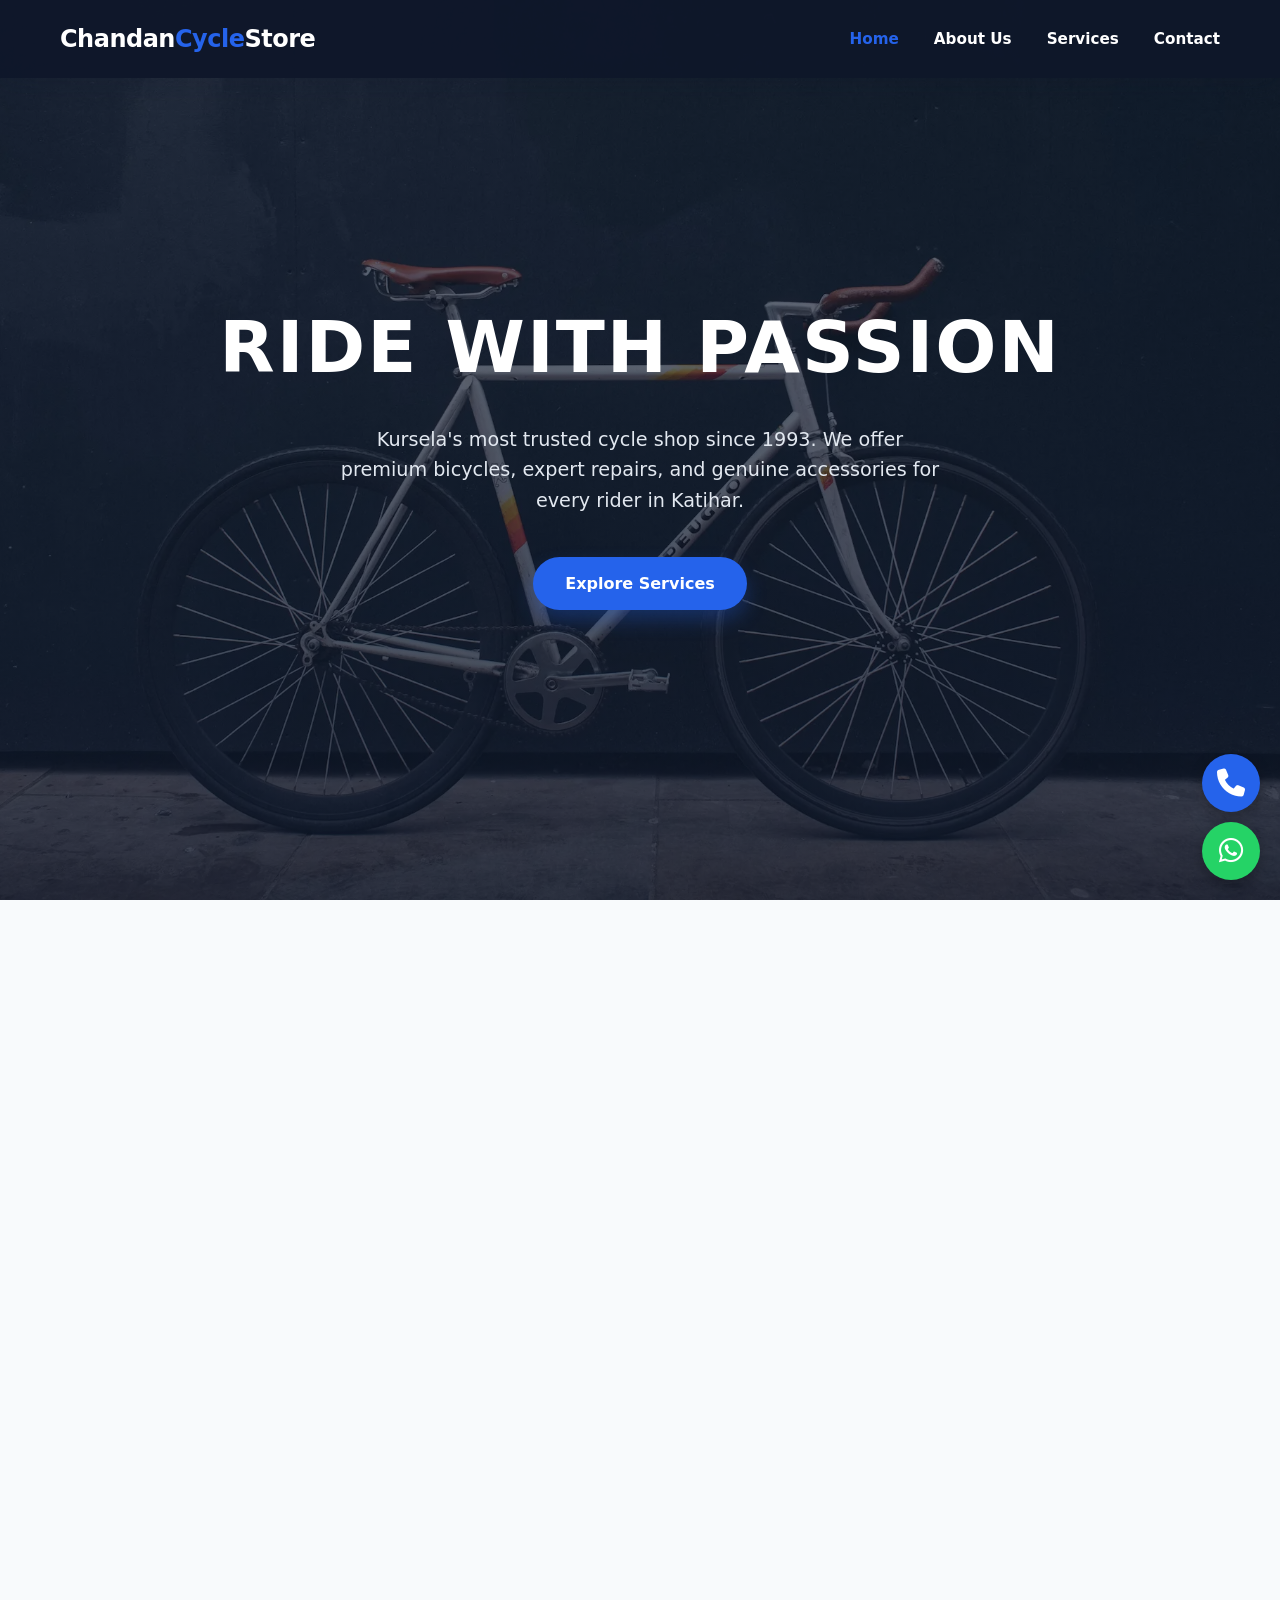
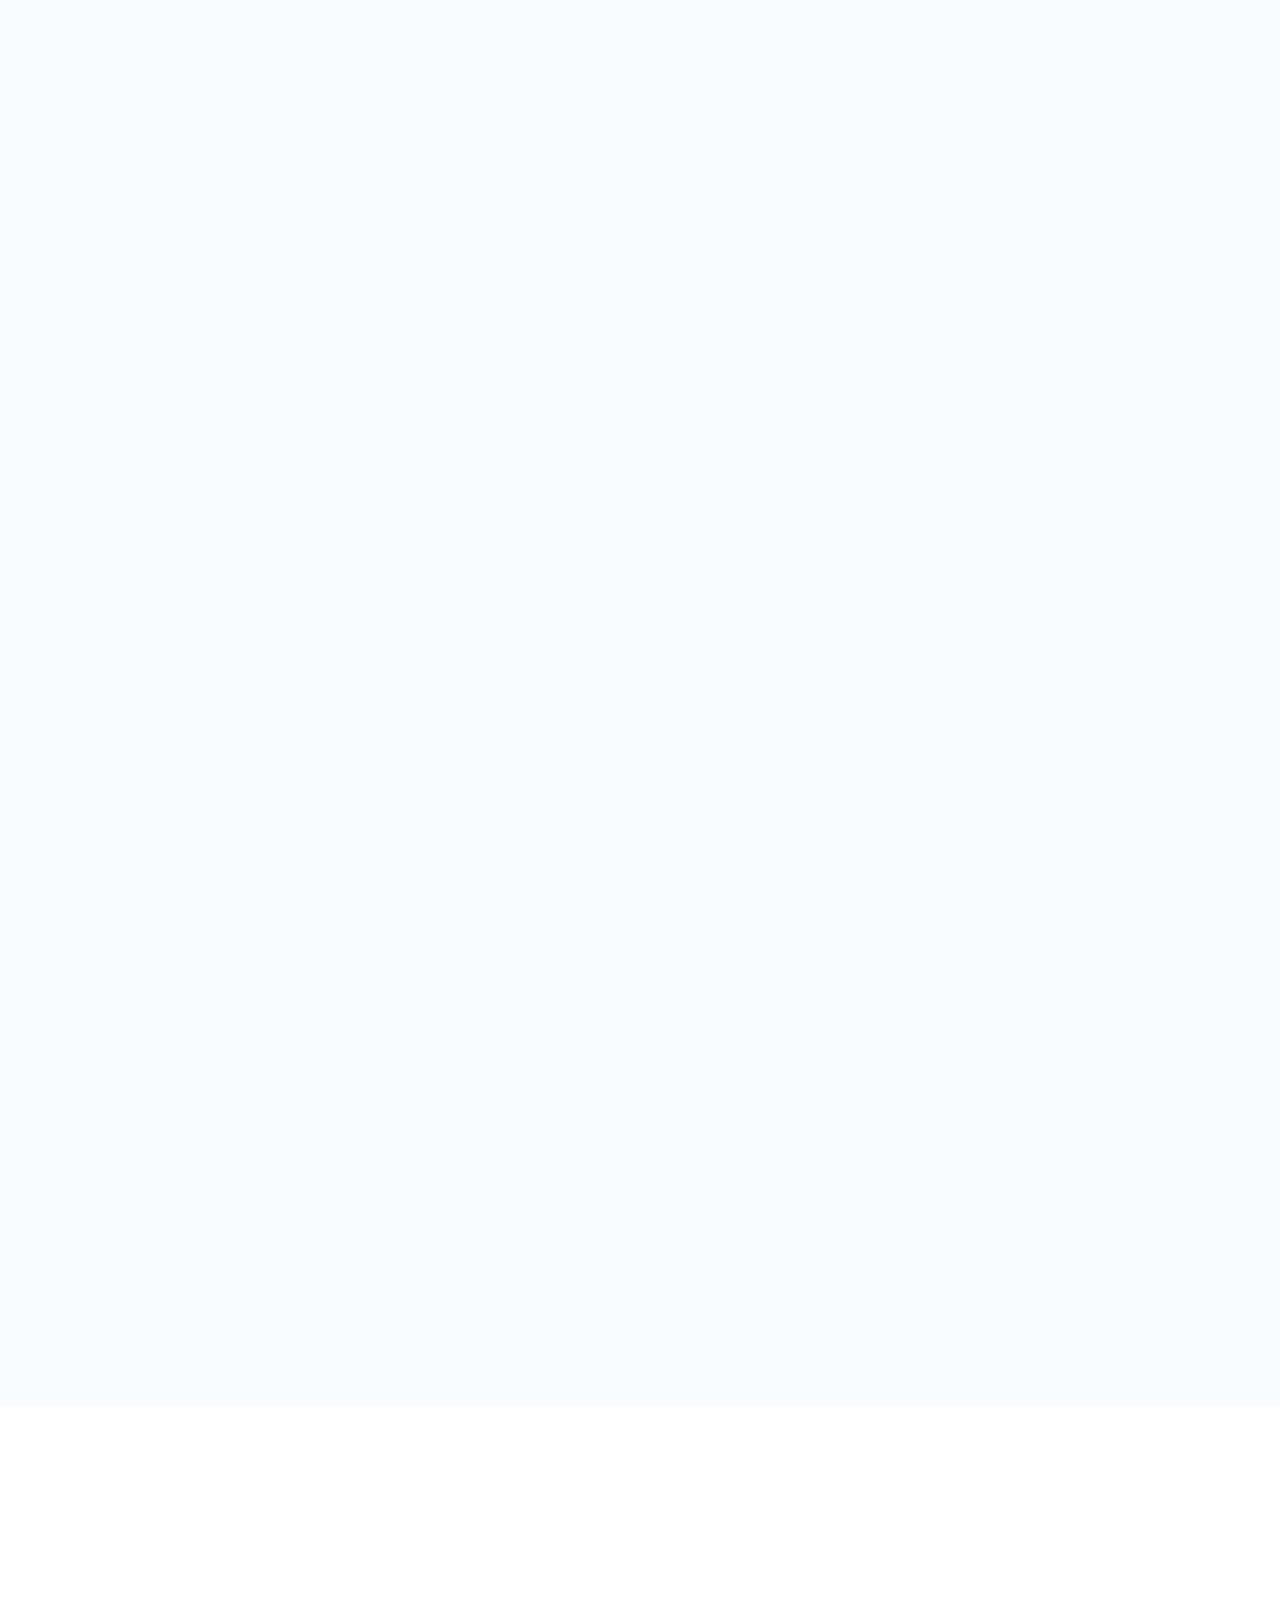
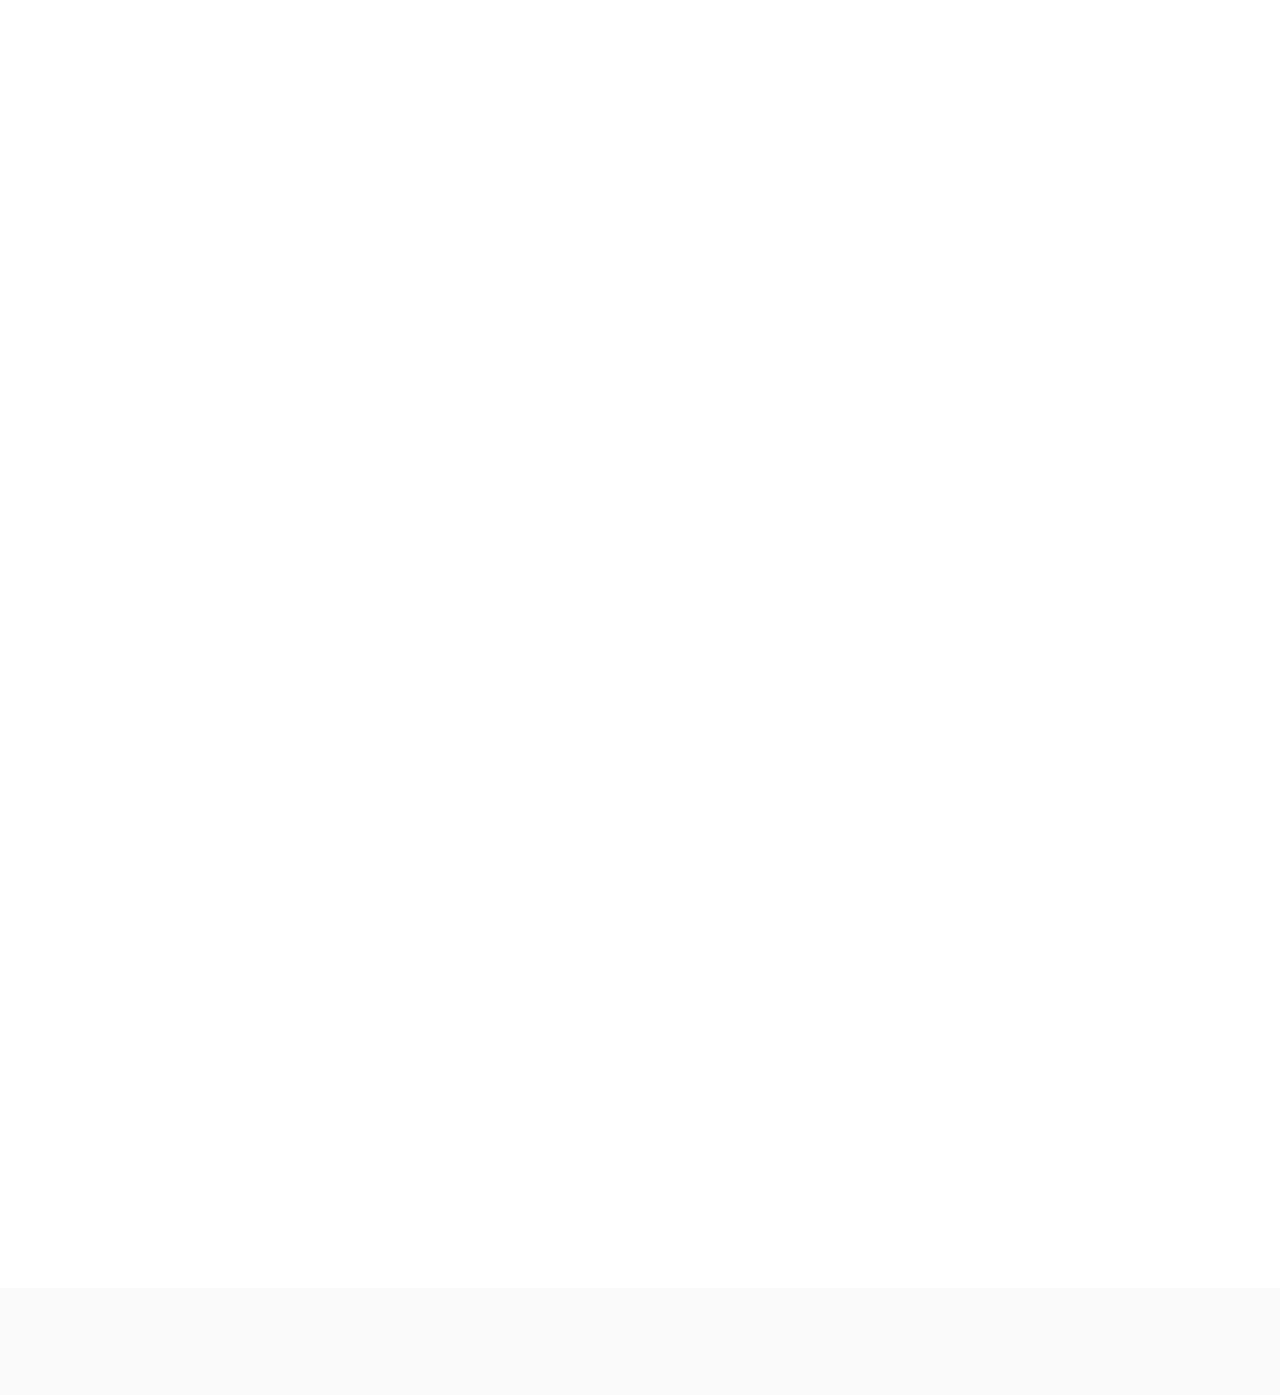
==== commit 975a7219: "update new changes" ====
--- a/index.html
+++ b/index.html
@@ -1,5 +1,5 @@
 <!DOCTYPE html>
-<html lang="en">
+<html lang="en" style="font-family: system-ui, -apple-system, BlinkMacSystemFont, 'Segoe UI', Roboto, Oxygen, Ubuntu, Cantarell, 'Open Sans', 'Helvetica Neue', sans-serif;">
 
 <head>
   <!-- Google Tag Manager -->
@@ -51,19 +51,25 @@
 </script>
   <meta charset="UTF-8">
   <meta name="viewport" content="width=device-width, initial-scale=1.0">
-  <title>Chandan Cycle Store | Best Bicycle Shop in Kursela, Katihar</title>
-  <meta name="description"
-    content="Looking for the best cycle store in Kursela, Katihar? Chandan Cycle Store offers premium bicycles, expert repairs, and genuine accessories. Trusted since 1993!">
+  <title>Chandan Cycle Store | Cycle Shop in Kursela, Katihar</title>
+  <meta name="description" content="Visit Chandan Cycle Store in Kursela, Katihar for the best bicycles, expert repairs, and genuine accessories. Your trusted local cycle shop since 1993.">
+  <link rel="canonical" href="https://chandancyclestore.store/index.html">
+  <meta property="og:title" content="Chandan Cycle Store | Cycle Shop in Kursela, Katihar">
+  <meta property="og:description" content="Your trusted local cycle shop in Kursela for bicycles, repairs, and accessories since 1993.">
+  <meta property="og:url" content="https://chandancyclestore.store/index.html">
+  <meta property="og:type" content="website">
+  <meta property="og:image" content="https://chandancyclestore.store/assets/slider.webp">
   <!-- Preconnect to Font Awesome CDN -->
   <link rel="preconnect" href="https://cdnjs.cloudflare.com" crossorigin>
   <link rel="preconnect" href="https://www.googletagmanager.com">
-  <link rel="preload" href="./assets/slider.webp" as="image" fetchpriority="high">
+  <link rel="preload" href="./assets/slider.webp" as="image">
   <!-- Asynchronously load Font Awesome -->
   <link rel="preload" href="https://cdnjs.cloudflare.com/ajax/libs/font-awesome/6.4.0/css/all.min.css" as="style" onload="this.onload=null;this.rel='stylesheet'">
   <noscript><link rel="stylesheet" href="https://cdnjs.cloudflare.com/ajax/libs/font-awesome/6.4.0/css/all.min.css"></noscript>
   <!-- Defer non-critical CSS -->
   <link rel="preload" href="style.css" as="style" onload="this.onload=null;this.rel='stylesheet'">
   <noscript><link rel="stylesheet" href="style.css"></noscript>
+  <script src="script.js" defer></script>
 </head>
 
 <body>
@@ -74,7 +80,7 @@
   <nav>
     <div class="container nav-container">
       <a href="index.html" class="logo">Chandan<span>Cycle</span>Store</a>
-      <div class="menu-toggle"><i class="fas fa-bars"></i></div>
+      <button class="menu-toggle" aria-label="Open navigation" aria-expanded="false"><i class="fas fa-bars"></i></button>
       <ul class="nav-links">
         <li><a href="index.html">Home</a></li>
         <li><a href="./about-us.html">About Us</a></li>
@@ -88,7 +94,6 @@
     <img
       src="./assets/slider.webp"
       alt="A white Peugeot bicycle with a brown leather seat and handlebars, leaning against a dark wall."
-      fetchpriority="high"
       width="1920"
       height="1280"
       class="hero-background-image"
@@ -96,7 +101,7 @@
     <div class="container fade-up">
       <div class="hero-content">
         <h1>Ride With Passion</h1>
-        <p>Kursela's most trusted cycle store since 1993. Premium bicycles, expert repairs, and genuine accessories.</p>
+        <p>Kursela's most trusted cycle shop since 1993. We offer premium bicycles, expert repairs, and genuine accessories for every rider in Katihar.</p>
         <a href="./services.html" class="btn btn-primary">Explore Services</a>
       </div>
     </div>
@@ -105,12 +110,12 @@
   <section id="about" class="section-padding bg-light">
     <div class="container about-layout">
       <div class="about-content fade-up">
-        <h2 class="section-title" style="text-align: left; margin-bottom: 20px;">Serving Kursela Since 1993</h2>
+        <h2 class="section-title" style="text-align: left; margin-bottom: 20px;">Your Local Cycle Shop Since 1993</h2>
         <p>Chandan Cycle Store began as a humble family endeavor over three decades ago. Our foundation was built on a
-          simple premise: everyone deserves a reliable ride. From our roots in Kursela, Katihar, we have expanded our
+          simple premise: everyone in Kursela deserves a reliable ride. From our roots in Katihar, we have expanded our
           expertise while maintaining the warm, personal touch of a family-run business.</p>
         <p>Today, we don't just sell cycles; we build lasting relationships. Our team of expert mechanics treats every
-          repair with precision, ensuring the safety and satisfaction of our community.</p>
+          repair with precision, ensuring the safety and satisfaction of our community. <a href="./about-us.html">Learn more about our story</a>.</p>
 
         <div class="stats-container">
           <div class="stat-box">
@@ -136,7 +141,7 @@
 
    <section id="services" class="section-padding">
         <div class="container fade-up">
-            <h2 class="section-title">Comprehensive Solutions</h2>
+            <h2 class="section-title">Comprehensive Cycle Solutions</h2>
             <div class="image-grid">
                 <div class="image-card">
                     <img src="./assets/bike-img-2.webp" alt="Premium bicycles on display at Chandan Cycle Store" width="2000" height="1333" loading="lazy" decoding="async">
@@ -180,21 +185,21 @@
             <i class="fas fa-map-marker-alt"></i>
             <div>
               <h4>Location</h4>
-              <p>Kursela, Katihar, Bihar</p>
+              <p>Main Road, Near Chowk, Kursela, Katihar, Bihar</p>
             </div>
           </div>
           <div class="info-box">
             <i class="fas fa-phone-alt"></i>
             <div>
               <h4>Call Us</h4>
-              <p>+91 7782864311</p>
+              <p><a href="tel:+917782864311">+91 7782864311</a></p>
             </div>
           </div>
           <div class="info-box">
             <i class="fas fa-envelope"></i>
             <div>
               <h4>Email</h4>
-              <p>singhsahil.8340@gmail.com</p>
+              <p><a href="mailto:singhsahil.8340@gmail.com">singhsahil.8340@gmail.com</a></p>
             </div>
           </div>
         </div>
@@ -202,23 +207,36 @@
           <h3 style="margin-bottom: 30px;">Send a Message</h3>
                     <form id="contactForm">
                         <div class="form-group">
-                            <input type="text" id="name" placeholder="Your Name" required>
-                        </div>
-                        <div class="form-group">
-                            <input type="tel" id="phone" placeholder="Phone Number" required>
-                        </div>
-                        <div class="form-group">
-                            <input type="email" id="email" placeholder="Your Email" required>
-                        </div>
-                        <div class="form-group">
+                            <label for="name" class="visually-hidden">Your Name</label>
+                            <input type="text" id="name" placeholder="Your Name" required autocomplete="name">
+                        </div>
+                        <div class="form-group">
+                            <label for="phone" class="visually-hidden">Phone Number</label>
+                            <input type="tel" id="phone" placeholder="Phone Number" required autocomplete="tel">
+                        </div>
+                        <div class="form-group">
+                            <label for="email" class="visually-hidden">Your Email</label>
+                            <input type="email" id="email" placeholder="Your Email" required autocomplete="email">
+                        </div>
+                        <div class="form-group">
+                            <label for="message" class="visually-hidden">How can we help?</label>
                             <textarea id="message" rows="5" placeholder="How can we help?" required></textarea>
                         </div>
                         <button type="submit" class="btn btn-primary" style="width: 100%;">
                             Submit Inquiry
                         </button>
+                        <div id="formStatus" role="status" aria-live="polite" style="margin-top: 15px;"></div>
                     </form>
         </div>
       </div>
+    </div>
+  </section>
+
+  <section class="section-padding">
+    <div class="container text-center fade-up cta-box">
+        <h2 class="section-title">Looking for a Cycle Shop in Kursela?</h2>
+        <p style="max-width: 700px; margin: 0 auto 30px;">Visit Chandan Cycle Store for a wide range of bicycles, expert cycle service, genuine spare parts, and all the cycling accessories you need. We're here to help you ride with confidence.</p>
+        <a href="./contact.html" class="btn btn-primary">Get in Touch</a>
     </div>
   </section>
 
@@ -239,18 +257,15 @@
         </div>
         <div class="footer-col">
           <h4>Contact Info</h4>
-          <p><i class="fas fa-phone"></i> +91 7782864311</p>
-          <p><i class="fas fa-envelope"></i> singhsahil.8340@gmail.com</p>
-          <p><i class="fas fa-map-marker-alt"></i> Kursela, Katihar, Bihar</p>
+          <p><i class="fas fa-phone"></i> <a href="tel:+917782864311">+91 7782864311</a></p>
+          <p><i class="fas fa-envelope"></i> <a href="mailto:singhsahil.8340@gmail.com">singhsahil.8340@gmail.com</a></p>
+          <p><i class="fas fa-map-marker-alt"></i> Main Road, Near Chowk, Kursela, Katihar, Bihar</p>
         </div>
       </div>
       <div class="footer-bottom">
-        <p>&copy; 1993 - 2026 Chandan Cycle Store. All Rights Reserved.</p>
+        <p>&copy; 1993 - <span id="current-year">2026</span> Chandan Cycle Store. All Rights Reserved.</p>
       </div>
     </div>
   </footer>
 
-  <script src="script.js" defer></script>
-</body>
-
 </html>
--- a/style.css
+++ b/style.css
@@ -3,7 +3,7 @@
     --primary-dark: #1d4ed8;
     --dark: #0f172a;
     --light: #f8fafc;
-    --gray: #64748b;
+    --gray: #475569;
     --white: #ffffff;
     --shadow: 0 20px 40px rgba(0, 0, 0, 0.08);
     --transition: transform 0.3s ease, opacity 0.3s ease, background-color 0.3s ease;
@@ -13,7 +13,7 @@
     margin: 0;
     padding: 0;
     box-sizing: border-box;
-    font-family: 'Poppins', sans-serif;
+    font-family: system-ui, -apple-system, BlinkMacSystemFont, 'Segoe UI', Roboto, Oxygen, Ubuntu, Cantarell, 'Open Sans', 'Helvetica Neue', sans-serif;
 }
 
 html {
@@ -23,7 +23,7 @@
 body {
     background: var(--white);
     color: var(--dark);
-    line-height: 1.7;
+    line-height: 1.6;
     overflow-x: hidden;
 }
 
@@ -48,10 +48,15 @@
     contain-intrinsic-size: 1px 800px;
 }
 
-.image-card,
-.stat-box,
-.info-box {
-    will-change: transform;
+.cta-box{
+    background: #0f172a;
+    color: var(--white);
+    padding: 30px;
+    border-radius: 20px;
+    box-shadow: var(--shadow);
+}
+.cta-box h2{
+    color: var(--white);
 }
 
 /* Typography & Utilities */
@@ -62,6 +67,16 @@
 
 .text-center { text-align: center; }
 .section-padding { padding: 100px 0; }
+.visually-hidden {
+    position: absolute;
+    width: 1px;
+    height: 1px;
+    margin: -1px;
+    padding: 0;
+    overflow: hidden;
+    clip: rect(0, 0, 0, 0);
+    border: 0;
+}
 .bg-light { background-color: var(--light); }
 
 .section-title {
@@ -163,15 +178,16 @@
     position: absolute;
     bottom: -5px;
     left: 0;
-    width: 0;
+    transform: scaleX(0);
+    transform-origin: left;
     height: 2px;
     background: var(--primary);
-    transition: width 0.3s ease;
+    transition: transform 0.3s ease;
 }
 
 .nav-links a:hover::after,
 .nav-links a.active::after {
-    width: 100%;
+    transform: scaleX(1);
 }
 
 .nav-links a.active {
@@ -180,13 +196,20 @@
 
 .menu-toggle {
     display: none;
-    color: var(--white);
     font-size: 1.5rem;
     cursor: pointer;
+    background: none;
+    border: none;
+    color: var(--white);
+    padding: 5px;
 }
 
 nav.scrolled .menu-toggle {
     color: var(--dark);
+}
+.menu-toggle:focus-visible {
+    outline: 2px solid var(--primary);
+    outline-offset: 2px;
 }
 
 /* Page Header */
@@ -219,7 +242,7 @@
     justify-content: center;
     gap: 10px;
     flex-wrap: wrap;
-    color: #cbd5e1;
+    color: #e2e8f0;
 }
 
 .breadcrumb li {
@@ -230,11 +253,12 @@
 .breadcrumb li + li::before {
     content: '/';
     margin-right: 10px;
-    color: #94a3b8;
+    color: #94a3b8; /* This color is decorative, but let's keep it consistent */
 }
 
 .breadcrumb a {
     color: var(--white);
+    text-decoration: underline;
 }
 
 /* Hero Section */
@@ -274,7 +298,7 @@
 
 .hero-content p {
     font-size: 1.2rem;
-    color: #cbd5e1;
+    color: #e2e8f0;
     margin-bottom: 40px;
     max-width: 600px;
     margin-inline: auto;
@@ -313,6 +337,10 @@
     border: 1px solid #e2e8f0;
 }
 
+.stat-box:hover {
+    transform: translateY(-5px);
+    transition: var(--transition);
+}
 .stat-box h3 {
     color: var(--primary);
     font-size: 2rem;
@@ -331,6 +359,7 @@
     position: relative;
     height: 350px;
     cursor: pointer;
+    will-change: transform;
     box-shadow: var(--shadow);
 }
 
@@ -362,7 +391,7 @@
 }
 
 .card-overlay p {
-    color: #cbd5e1;
+    color: #e2e8f0;
     font-size: 0.9rem;
     opacity: 0;
     transform: translateY(20px);
@@ -396,6 +425,10 @@
     gap: 20px;
 }
 
+.info-box:hover {
+    transform: translateY(-5px);
+    transition: var(--transition);
+}
 .info-box i {
     font-size: 2rem;
     color: var(--primary);
@@ -446,21 +479,21 @@
 
 .footer-col p,
 .footer-col a {
-    color: #94a3b8;
-    transition: color 0.3s ease, padding 0.3s ease;
+    color: #cbd5e1;
+    transition: color 0.3s ease, transform 0.3s ease;
     line-height: 2;
 }
 
 .footer-col a:hover {
     color: var(--primary);
-    padding-left: 5px;
+    transform: translateX(5px);
 }
 
 .footer-bottom {
     text-align: center;
     border-top: 1px solid rgba(255, 255, 255, 0.1);
     padding-top: 30px;
-    color: #64748b;
+    color: var(--gray);
 }
 
 /* Dropdown Menu Styles */
@@ -519,7 +552,7 @@
     .hero-content h1 { font-size: 3.2rem; letter-spacing: 1px; }
     .hero-content p { font-size: 1rem; }
     .section-title { font-size: 2rem; }
-    .about-layout { gap: 40px; }
+    .about-layout { grid-template-columns: 1fr; gap: 40px; }
     .stats-container { flex-direction: column; }
     .contact-wrap { padding: 25px; }
 }
@@ -567,6 +600,10 @@
     .dropdown:hover .dropdown-menu {
         display: flex;
     }
+
+    .dropdown.active .dropdown-menu {
+        display: flex;
+    }
 }
 
 @media (max-width: 576px) {
@@ -580,7 +617,7 @@
 
     .hero-content h1 {
         font-size: 2.2rem;
-        line-line: 1.3;
+        line-height: 1.3;
     }
 
     .hero-content p {
@@ -607,4 +644,96 @@
     .hero-content h1 { font-size: 1.8rem; }
     .section-title { font-size: 1.6rem; }
     .btn { width: 100%; text-align: center; }
+}
+
+@media (prefers-reduced-motion: reduce) {
+    *, *::before, *::after {
+        transition: none !important;
+        animation: none !important;
+    }
+}
+
+/* =========================
+   STICKY CALL + WHATSAPP
+========================= */
+
+.contact-sticky-buttons {
+    position: fixed;
+    right: 20px;
+    bottom: 20px;
+    display: flex;
+    flex-direction: column;
+    gap: 10px;
+    z-index: 9999;
+}
+
+.contact-sticky-buttons a {
+    width: 58px;
+    height: 58px;
+    display: flex;
+    align-items: center;
+    justify-content: center;
+    border-radius: 50%;
+    color: #fff;
+    text-decoration: none;
+    box-shadow: 0 4px 14px rgba(0, 0, 0, 0.25);
+    transition: transform 0.2s ease, box-shadow 0.2s ease;
+}
+
+.contact-sticky-buttons a:hover {
+    transform: scale(1.08);
+    box-shadow: 0 6px 18px rgba(0, 0, 0, 0.3);
+}
+
+.sticky-call {
+    background: #2563eb;
+}
+
+.sticky-whatsapp {
+    background: #25D366;
+}
+
+.contact-sticky-buttons i {
+    font-size: 28px;
+}
+
+.contact-sticky-buttons span {
+    position: absolute;
+    width: 1px;
+    height: 1px;
+    padding: 0;
+    margin: -1px;
+    overflow: hidden;
+    clip: rect(0, 0, 0, 0);
+    white-space: nowrap;
+    border: 0;
+}
+
+/* Mobile */
+@media (max-width: 768px) {
+    .contact-sticky-buttons {
+        right: 12px;
+        bottom: 15px;
+        gap: 8px;
+    }
+
+    .contact-sticky-buttons a {
+        width: 54px;
+        height: 54px;
+    }
+
+    .contact-sticky-buttons i {
+        font-size: 25px;
+    }
+}
+
+/* Respect reduced motion */
+@media (prefers-reduced-motion: reduce) {
+    .contact-sticky-buttons a {
+        transition: none;
+    }
+
+    .contact-sticky-buttons a:hover {
+        transform: none;
+    }
 }
--- a/style.css
+++ b/style.css
@@ -3,7 +3,7 @@
     --primary-dark: #1d4ed8;
     --dark: #0f172a;
     --light: #f8fafc;
-    --gray: #64748b;
+    --gray: #475569;
     --white: #ffffff;
     --shadow: 0 20px 40px rgba(0, 0, 0, 0.08);
     --transition: transform 0.3s ease, opacity 0.3s ease, background-color 0.3s ease;
@@ -13,7 +13,7 @@
     margin: 0;
     padding: 0;
     box-sizing: border-box;
-    font-family: 'Poppins', sans-serif;
+    font-family: system-ui, -apple-system, BlinkMacSystemFont, 'Segoe UI', Roboto, Oxygen, Ubuntu, Cantarell, 'Open Sans', 'Helvetica Neue', sans-serif;
 }
 
 html {
@@ -23,7 +23,7 @@
 body {
     background: var(--white);
     color: var(--dark);
-    line-height: 1.7;
+    line-height: 1.6;
     overflow-x: hidden;
 }
 
@@ -48,10 +48,15 @@
     contain-intrinsic-size: 1px 800px;
 }
 
-.image-card,
-.stat-box,
-.info-box {
-    will-change: transform;
+.cta-box{
+    background: #0f172a;
+    color: var(--white);
+    padding: 30px;
+    border-radius: 20px;
+    box-shadow: var(--shadow);
+}
+.cta-box h2{
+    color: var(--white);
 }
 
 /* Typography & Utilities */
@@ -62,6 +67,16 @@
 
 .text-center { text-align: center; }
 .section-padding { padding: 100px 0; }
+.visually-hidden {
+    position: absolute;
+    width: 1px;
+    height: 1px;
+    margin: -1px;
+    padding: 0;
+    overflow: hidden;
+    clip: rect(0, 0, 0, 0);
+    border: 0;
+}
 .bg-light { background-color: var(--light); }
 
 .section-title {
@@ -163,15 +178,16 @@
     position: absolute;
     bottom: -5px;
     left: 0;
-    width: 0;
+    transform: scaleX(0);
+    transform-origin: left;
     height: 2px;
     background: var(--primary);
-    transition: width 0.3s ease;
+    transition: transform 0.3s ease;
 }
 
 .nav-links a:hover::after,
 .nav-links a.active::after {
-    width: 100%;
+    transform: scaleX(1);
 }
 
 .nav-links a.active {
@@ -180,13 +196,20 @@
 
 .menu-toggle {
     display: none;
-    color: var(--white);
     font-size: 1.5rem;
     cursor: pointer;
+    background: none;
+    border: none;
+    color: var(--white);
+    padding: 5px;
 }
 
 nav.scrolled .menu-toggle {
     color: var(--dark);
+}
+.menu-toggle:focus-visible {
+    outline: 2px solid var(--primary);
+    outline-offset: 2px;
 }
 
 /* Page Header */
@@ -219,7 +242,7 @@
     justify-content: center;
     gap: 10px;
     flex-wrap: wrap;
-    color: #cbd5e1;
+    color: #e2e8f0;
 }
 
 .breadcrumb li {
@@ -230,11 +253,12 @@
 .breadcrumb li + li::before {
     content: '/';
     margin-right: 10px;
-    color: #94a3b8;
+    color: #94a3b8; /* This color is decorative, but let's keep it consistent */
 }
 
 .breadcrumb a {
     color: var(--white);
+    text-decoration: underline;
 }
 
 /* Hero Section */
@@ -274,7 +298,7 @@
 
 .hero-content p {
     font-size: 1.2rem;
-    color: #cbd5e1;
+    color: #e2e8f0;
     margin-bottom: 40px;
     max-width: 600px;
     margin-inline: auto;
@@ -313,6 +337,10 @@
     border: 1px solid #e2e8f0;
 }
 
+.stat-box:hover {
+    transform: translateY(-5px);
+    transition: var(--transition);
+}
 .stat-box h3 {
     color: var(--primary);
     font-size: 2rem;
@@ -331,6 +359,7 @@
     position: relative;
     height: 350px;
     cursor: pointer;
+    will-change: transform;
     box-shadow: var(--shadow);
 }
 
@@ -362,7 +391,7 @@
 }
 
 .card-overlay p {
-    color: #cbd5e1;
+    color: #e2e8f0;
     font-size: 0.9rem;
     opacity: 0;
     transform: translateY(20px);
@@ -396,6 +425,10 @@
     gap: 20px;
 }
 
+.info-box:hover {
+    transform: translateY(-5px);
+    transition: var(--transition);
+}
 .info-box i {
     font-size: 2rem;
     color: var(--primary);
@@ -446,21 +479,21 @@
 
 .footer-col p,
 .footer-col a {
-    color: #94a3b8;
-    transition: color 0.3s ease, padding 0.3s ease;
+    color: #cbd5e1;
+    transition: color 0.3s ease, transform 0.3s ease;
     line-height: 2;
 }
 
 .footer-col a:hover {
     color: var(--primary);
-    padding-left: 5px;
+    transform: translateX(5px);
 }
 
 .footer-bottom {
     text-align: center;
     border-top: 1px solid rgba(255, 255, 255, 0.1);
     padding-top: 30px;
-    color: #64748b;
+    color: var(--gray);
 }
 
 /* Dropdown Menu Styles */
@@ -519,7 +552,7 @@
     .hero-content h1 { font-size: 3.2rem; letter-spacing: 1px; }
     .hero-content p { font-size: 1rem; }
     .section-title { font-size: 2rem; }
-    .about-layout { gap: 40px; }
+    .about-layout { grid-template-columns: 1fr; gap: 40px; }
     .stats-container { flex-direction: column; }
     .contact-wrap { padding: 25px; }
 }
@@ -567,6 +600,10 @@
     .dropdown:hover .dropdown-menu {
         display: flex;
     }
+
+    .dropdown.active .dropdown-menu {
+        display: flex;
+    }
 }
 
 @media (max-width: 576px) {
@@ -580,7 +617,7 @@
 
     .hero-content h1 {
         font-size: 2.2rem;
-        line-line: 1.3;
+        line-height: 1.3;
     }
 
     .hero-content p {
@@ -607,4 +644,96 @@
     .hero-content h1 { font-size: 1.8rem; }
     .section-title { font-size: 1.6rem; }
     .btn { width: 100%; text-align: center; }
+}
+
+@media (prefers-reduced-motion: reduce) {
+    *, *::before, *::after {
+        transition: none !important;
+        animation: none !important;
+    }
+}
+
+/* =========================
+   STICKY CALL + WHATSAPP
+========================= */
+
+.contact-sticky-buttons {
+    position: fixed;
+    right: 20px;
+    bottom: 20px;
+    display: flex;
+    flex-direction: column;
+    gap: 10px;
+    z-index: 9999;
+}
+
+.contact-sticky-buttons a {
+    width: 58px;
+    height: 58px;
+    display: flex;
+    align-items: center;
+    justify-content: center;
+    border-radius: 50%;
+    color: #fff;
+    text-decoration: none;
+    box-shadow: 0 4px 14px rgba(0, 0, 0, 0.25);
+    transition: transform 0.2s ease, box-shadow 0.2s ease;
+}
+
+.contact-sticky-buttons a:hover {
+    transform: scale(1.08);
+    box-shadow: 0 6px 18px rgba(0, 0, 0, 0.3);
+}
+
+.sticky-call {
+    background: #2563eb;
+}
+
+.sticky-whatsapp {
+    background: #25D366;
+}
+
+.contact-sticky-buttons i {
+    font-size: 28px;
+}
+
+.contact-sticky-buttons span {
+    position: absolute;
+    width: 1px;
+    height: 1px;
+    padding: 0;
+    margin: -1px;
+    overflow: hidden;
+    clip: rect(0, 0, 0, 0);
+    white-space: nowrap;
+    border: 0;
+}
+
+/* Mobile */
+@media (max-width: 768px) {
+    .contact-sticky-buttons {
+        right: 12px;
+        bottom: 15px;
+        gap: 8px;
+    }
+
+    .contact-sticky-buttons a {
+        width: 54px;
+        height: 54px;
+    }
+
+    .contact-sticky-buttons i {
+        font-size: 25px;
+    }
+}
+
+/* Respect reduced motion */
+@media (prefers-reduced-motion: reduce) {
+    .contact-sticky-buttons a {
+        transition: none;
+    }
+
+    .contact-sticky-buttons a:hover {
+        transform: none;
+    }
 }
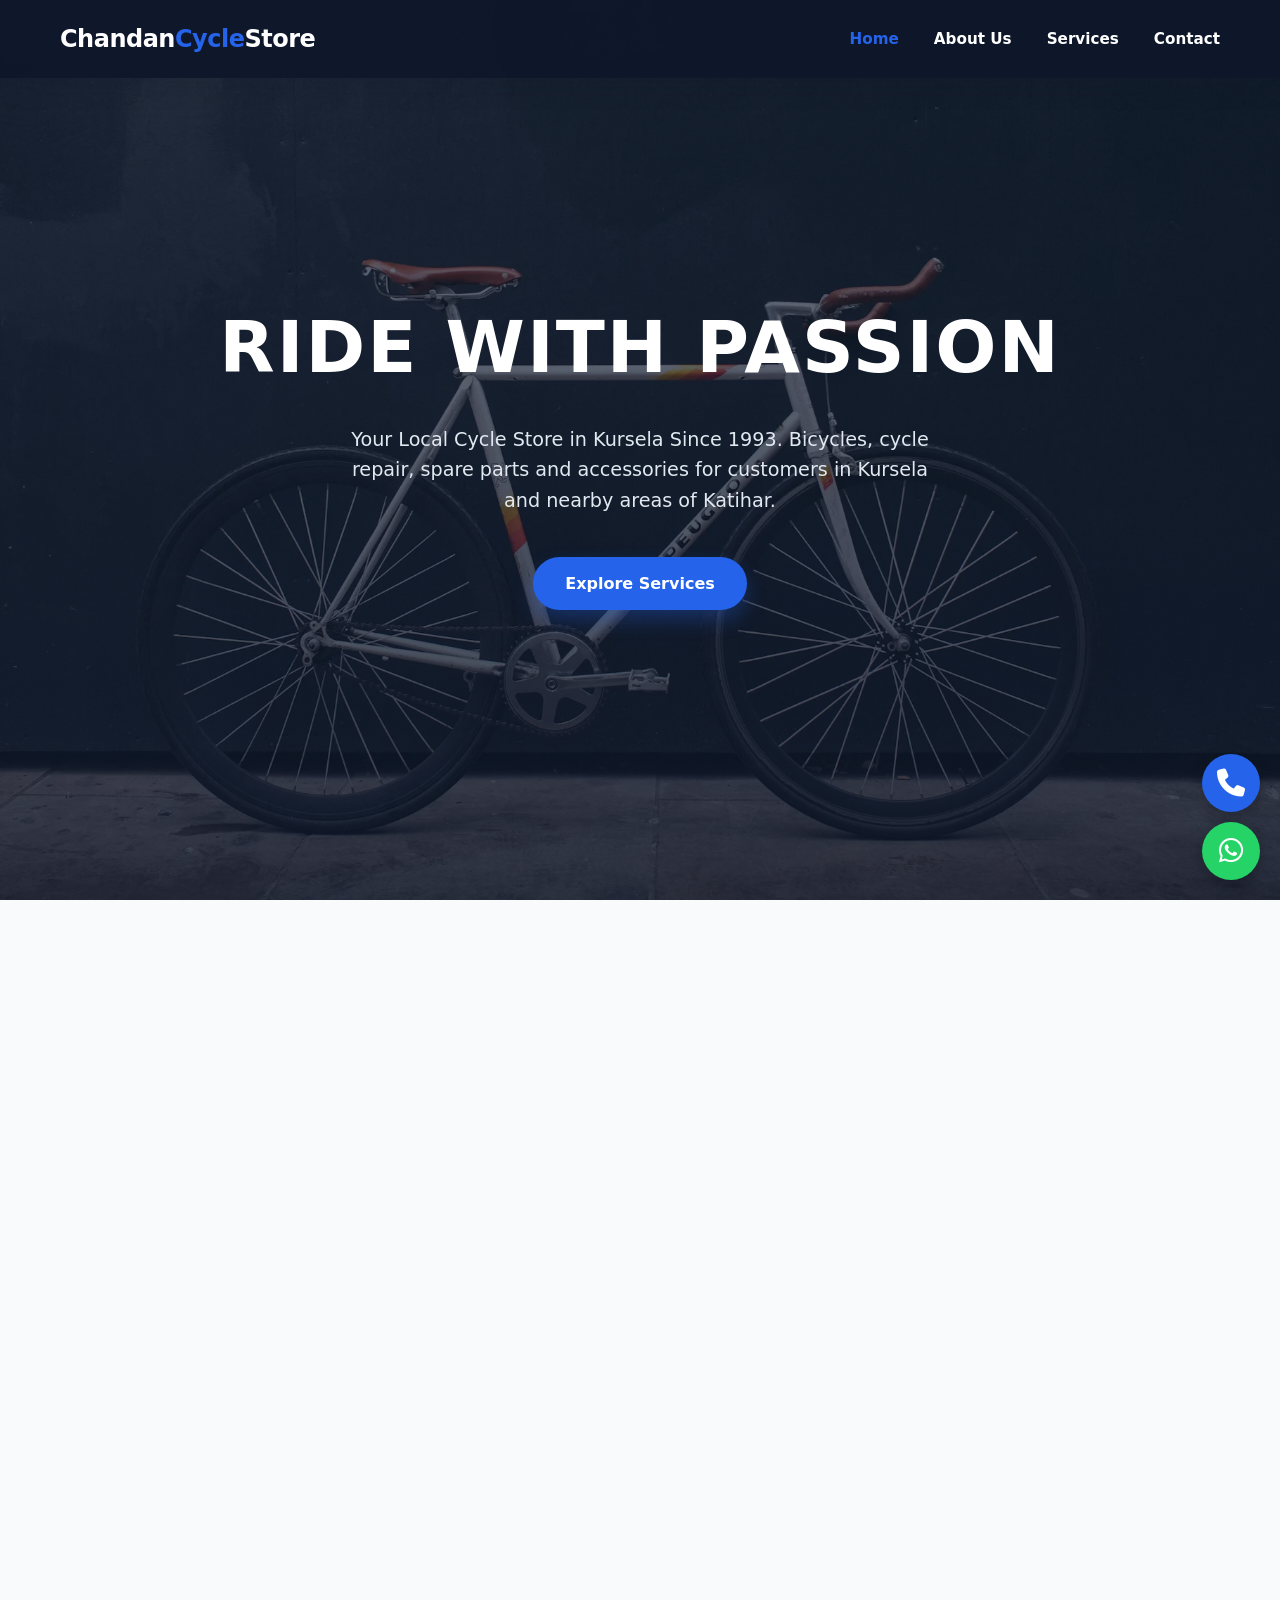
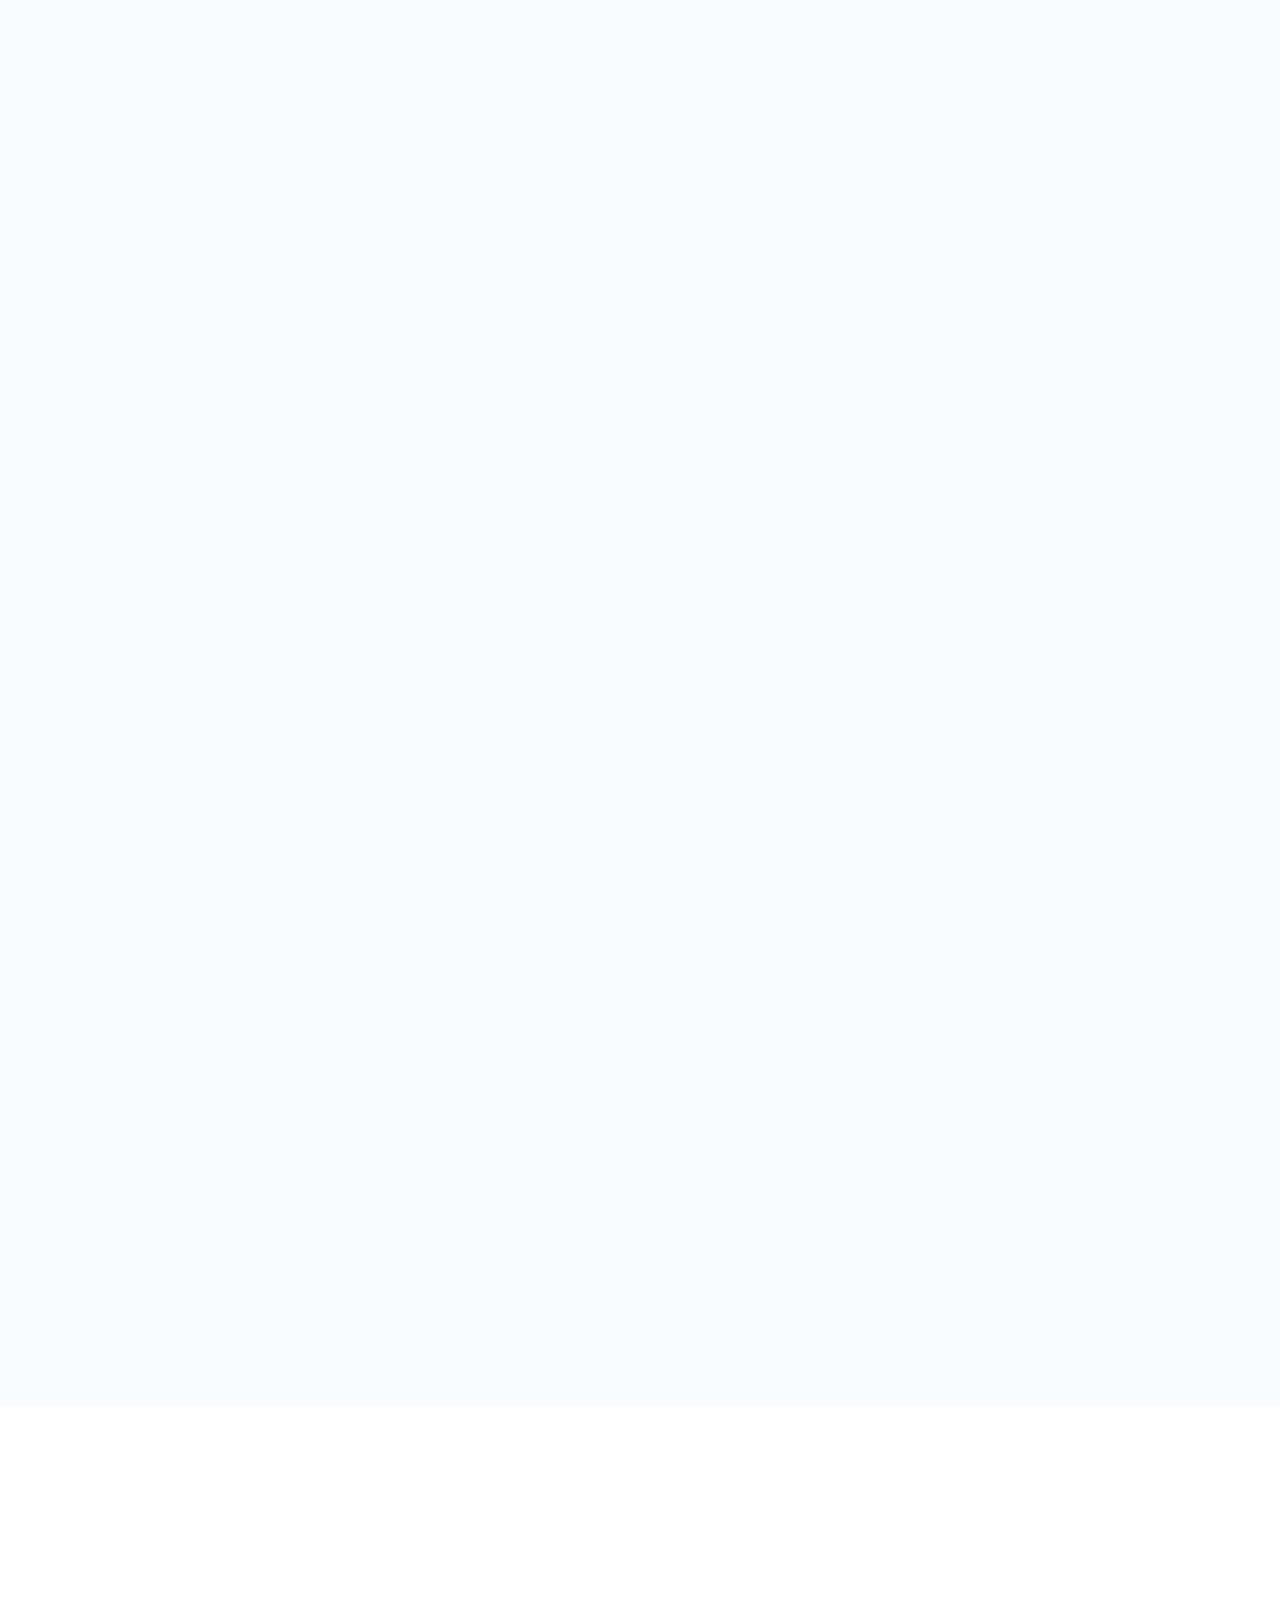
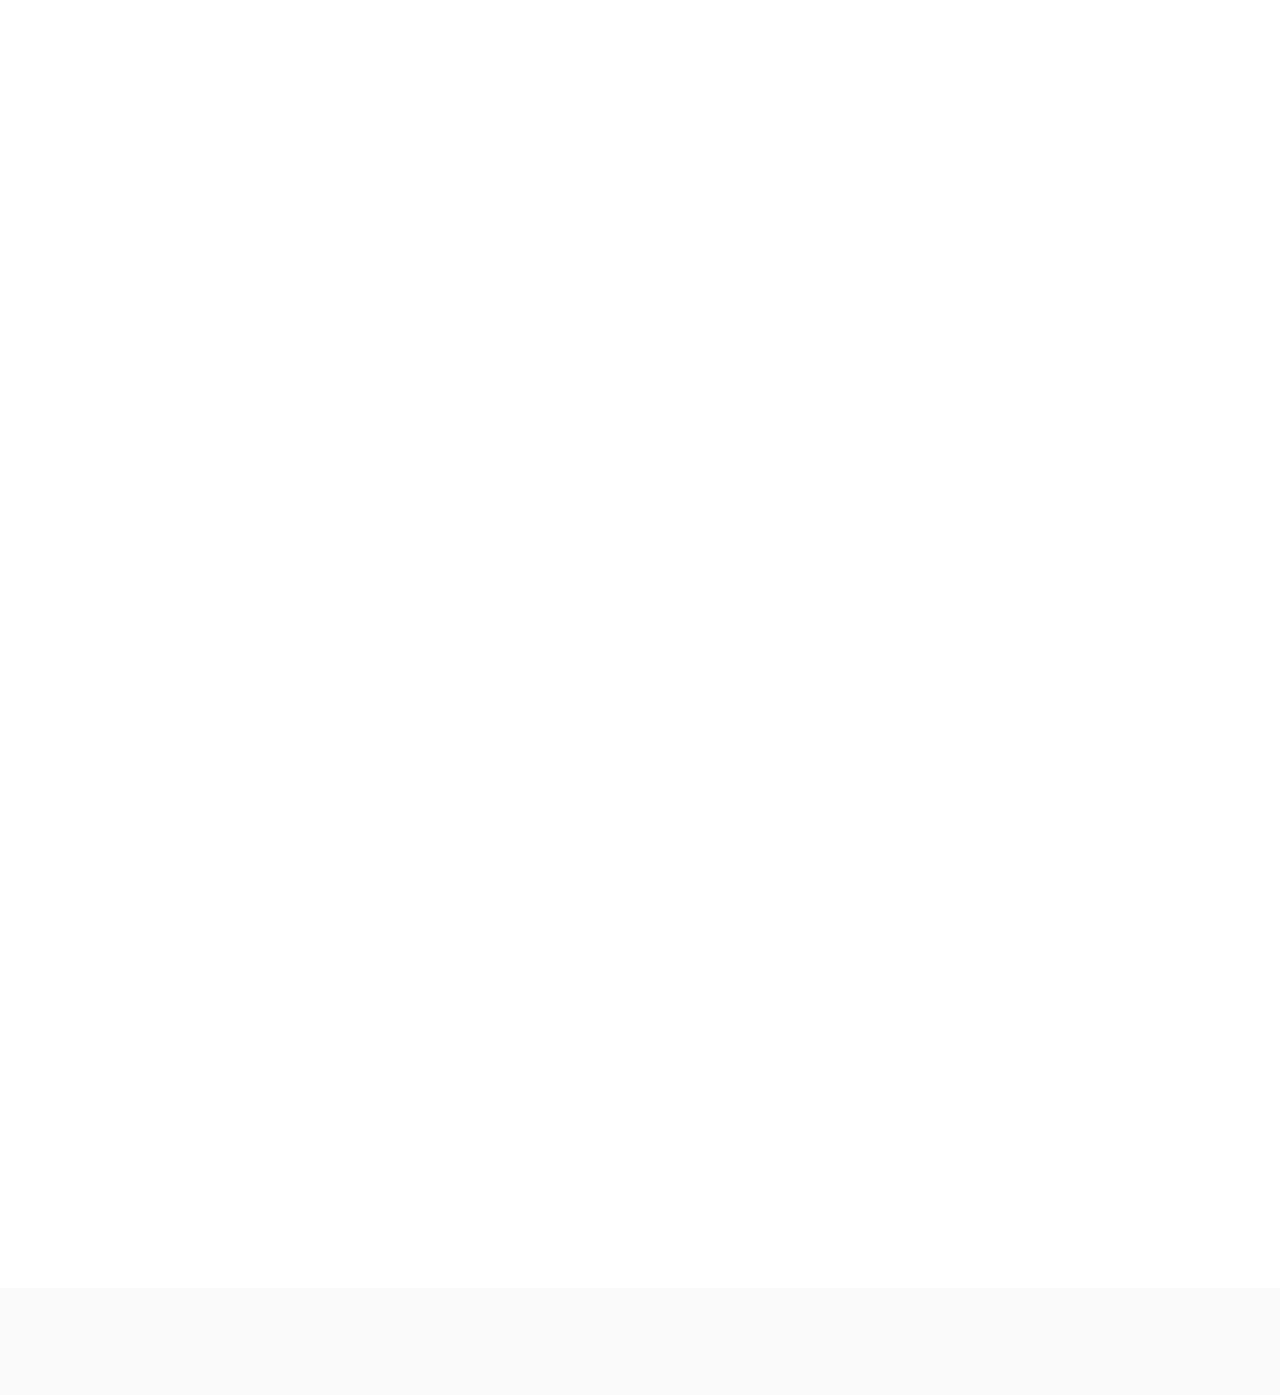
==== commit 134d1277: "@update@" ====
--- a/index.html
+++ b/index.html
@@ -101,7 +101,7 @@
     <div class="container fade-up">
       <div class="hero-content">
         <h1>Ride With Passion</h1>
-        <p>Kursela's most trusted cycle shop since 1993. We offer premium bicycles, expert repairs, and genuine accessories for every rider in Katihar.</p>
+        <p>Your Local Cycle Store in Kursela Since 1993. Bicycles, cycle repair, spare parts and accessories for customers in Kursela and nearby areas of Katihar.</p>
         <a href="./services.html" class="btn btn-primary">Explore Services</a>
       </div>
     </div>
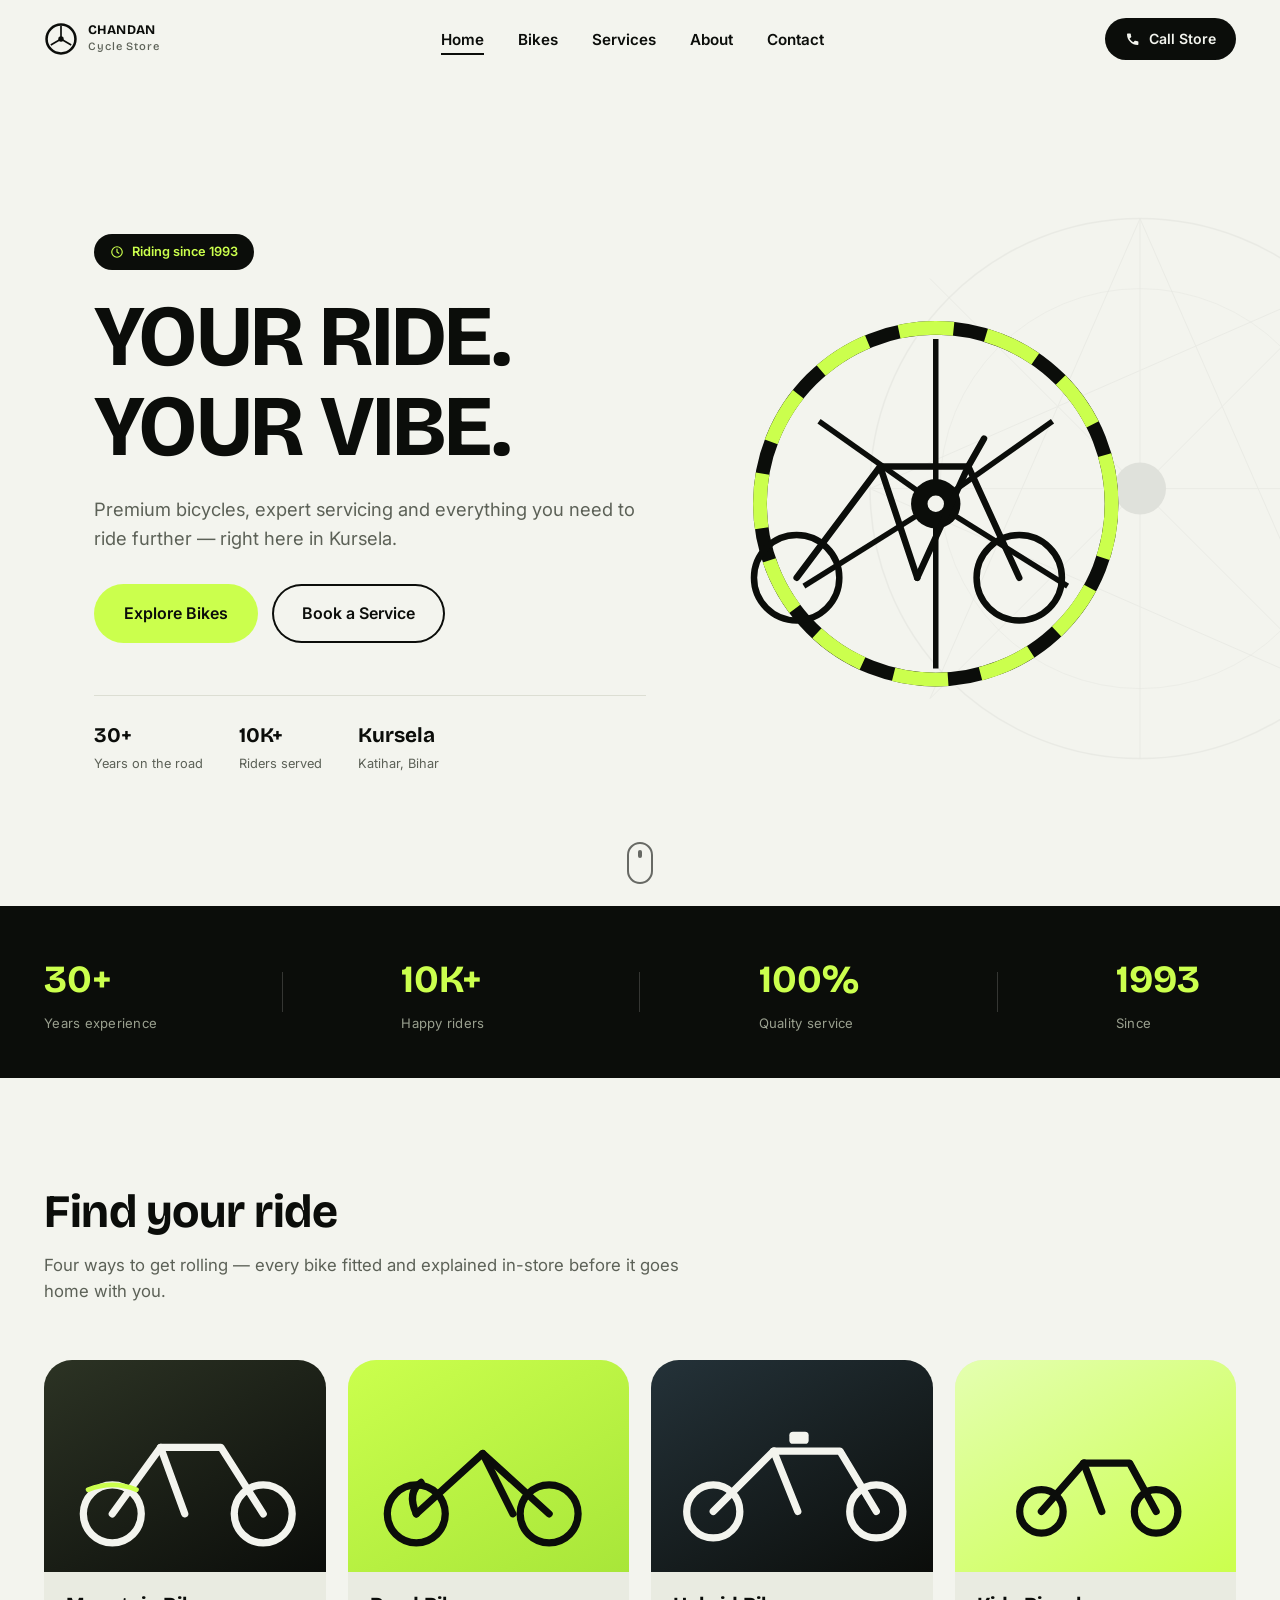
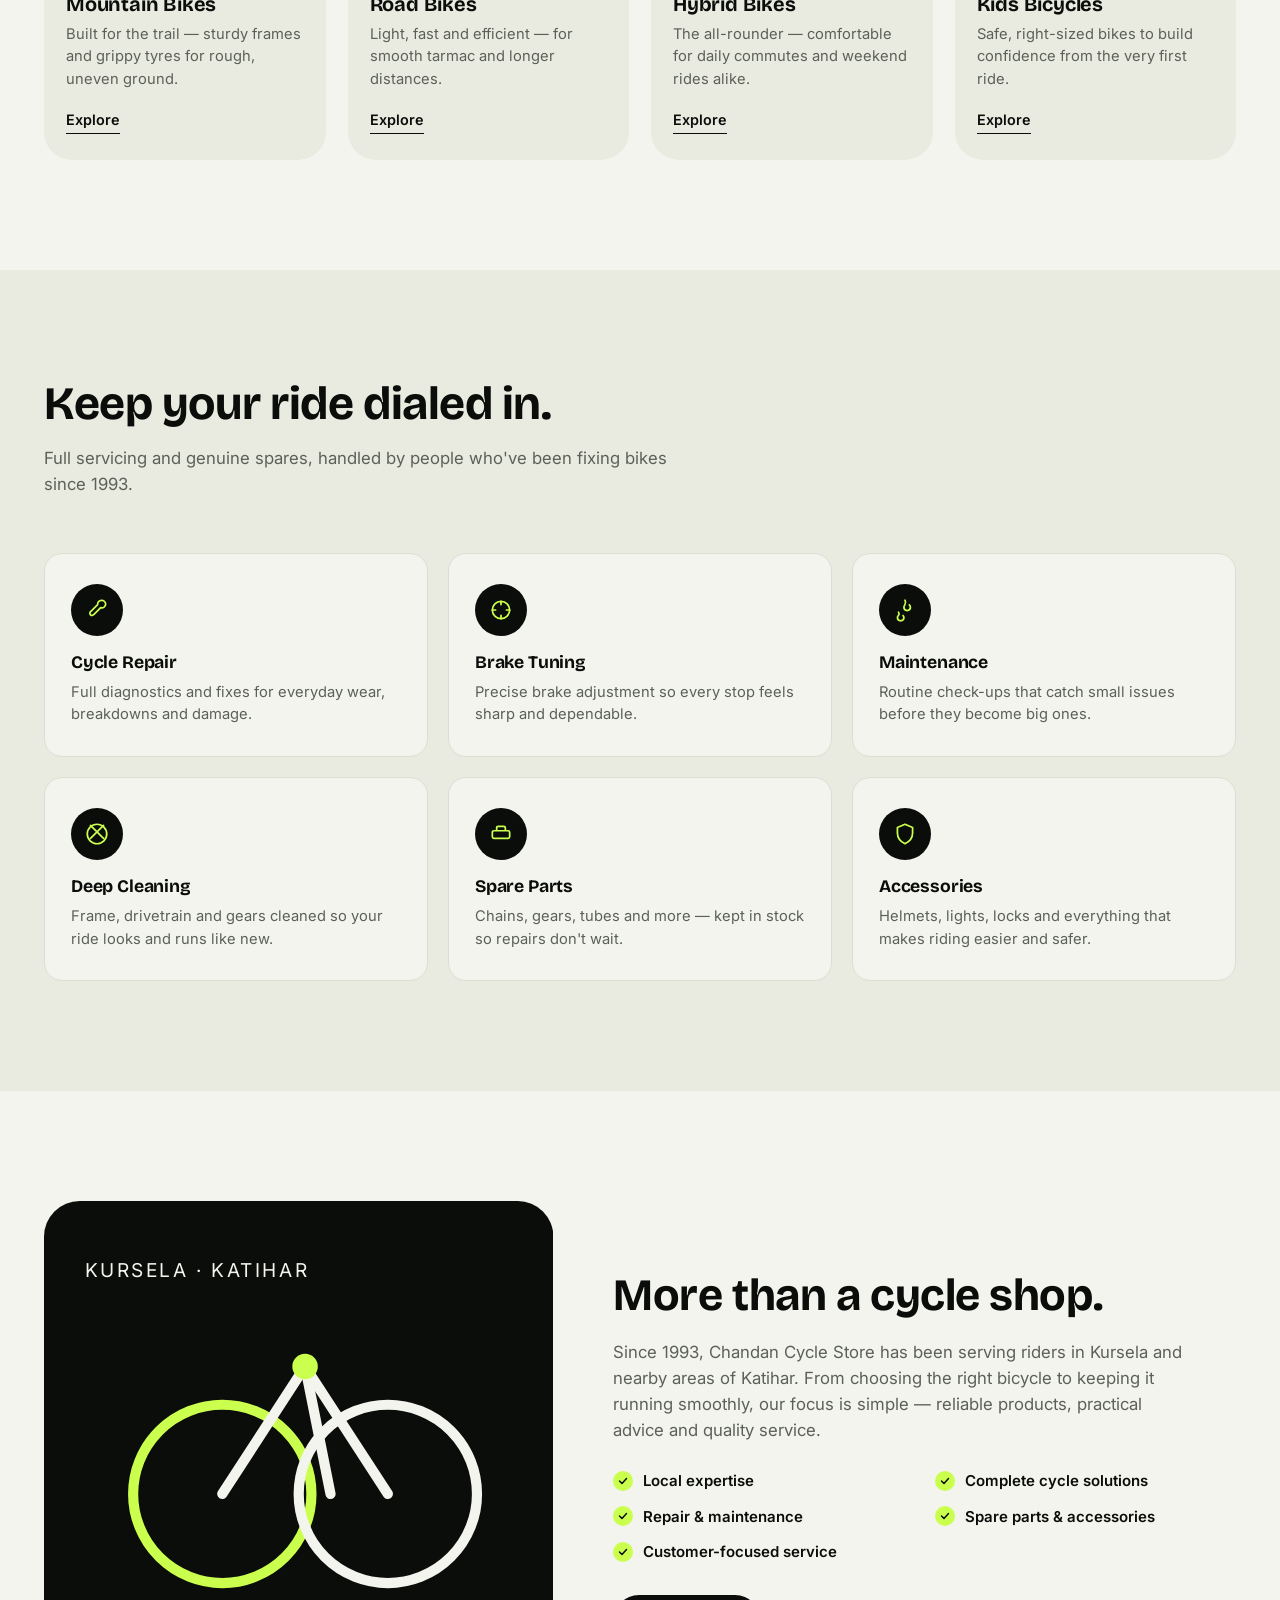
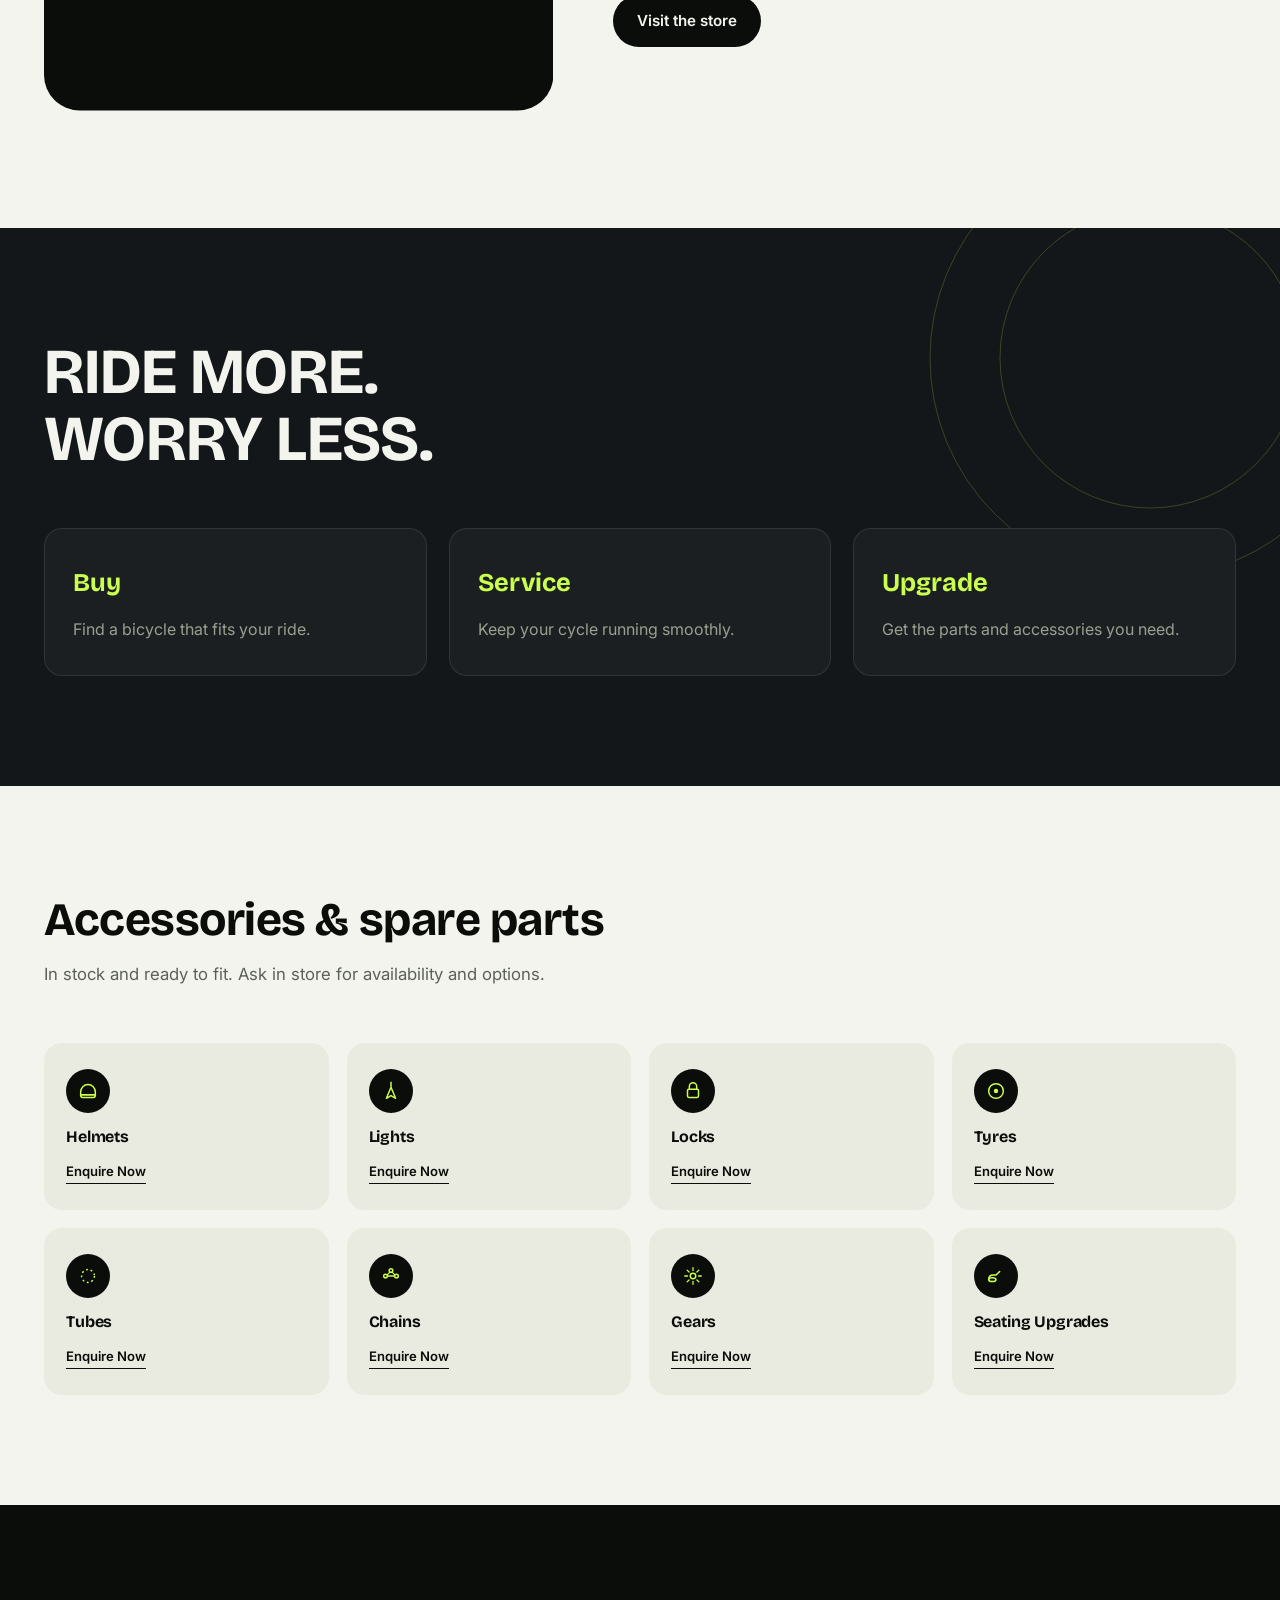
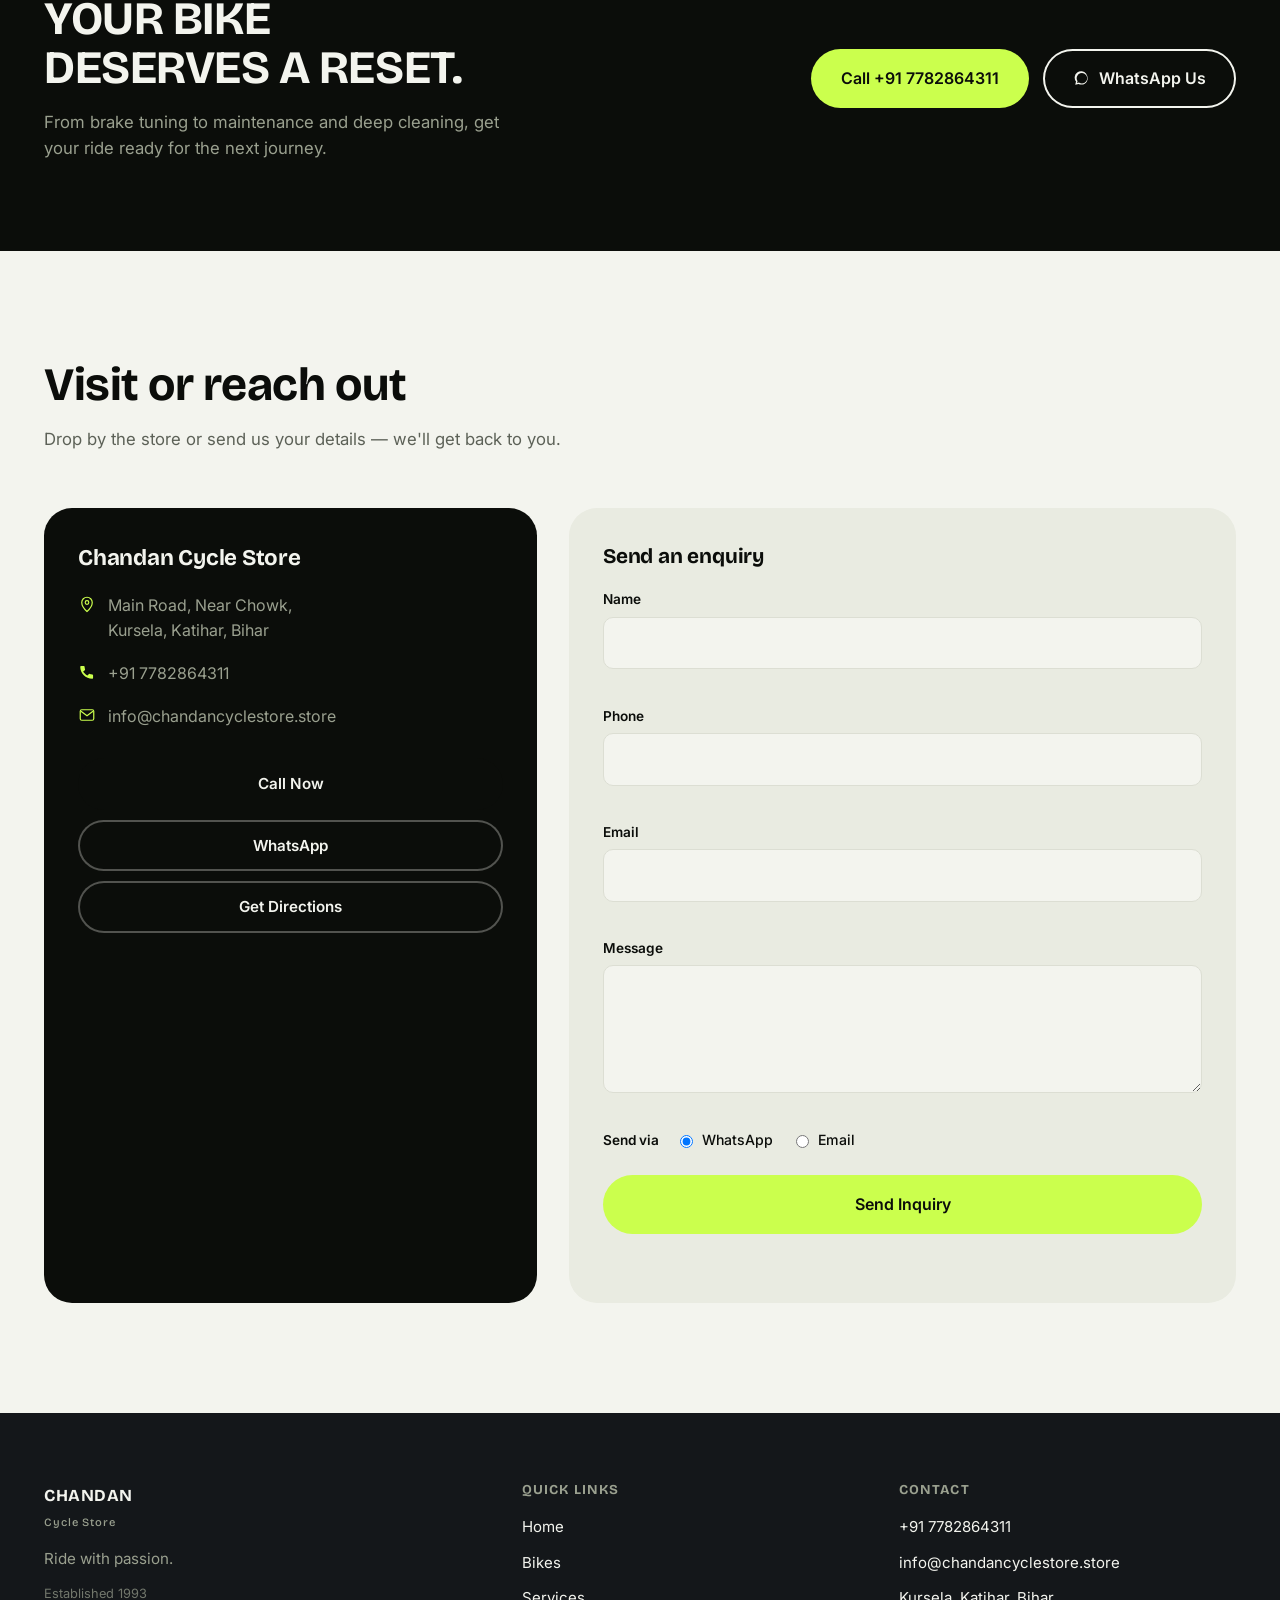
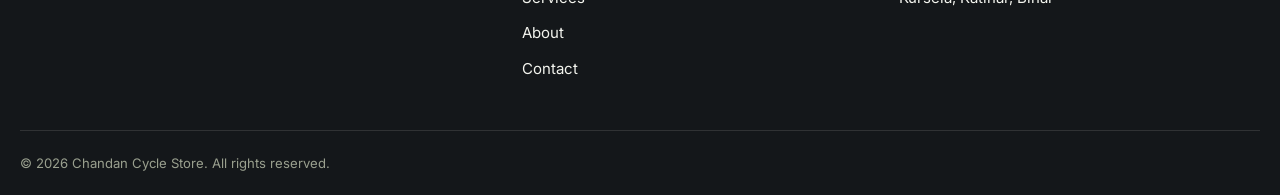
==== commit 51761677: "update" ====
--- a/index.html
+++ b/index.html
@@ -1,271 +1,544 @@
 <!DOCTYPE html>
-<html lang="en" style="font-family: system-ui, -apple-system, BlinkMacSystemFont, 'Segoe UI', Roboto, Oxygen, Ubuntu, Cantarell, 'Open Sans', 'Helvetica Neue', sans-serif;">
-
+<html lang="en">
 <head>
-  <!-- Google Tag Manager -->
-<script>(function(w,d,s,l,i){w[l]=w[l]||[];w[l].push({'gtm.start':
-new Date().getTime(),event:'gtm.js'});var f=d.getElementsByTagName(s)[0],
-j=d.createElement(s),dl=l!='dataLayer'?'&l='+l:'';j.async=true;j.src=
-'https://www.googletagmanager.com/gtm.js?id='+i+dl;f.parentNode.insertBefore(j,f);
-})(window,document,'script','dataLayer','GTM-MGWW4RHP');</script>
-<!-- End Google Tag Manager -->
- <script type="application/ld+json">
+<meta charset="UTF-8">
+<meta name="viewport" content="width=device-width, initial-scale=1.0">
+<title>Chandan Cycle Store | Bicycle Shop in Kursela, Katihar</title>
+<meta name="description" content="Chandan Cycle Store in Kursela, Katihar — bicycles, cycle repair, spare parts and accessories. Serving local riders since 1993.">
+<meta name="keywords" content="bicycle shop Kursela, cycle store Katihar, bike repair Kursela, mountain bike Katihar, cycle shop Bihar">
+<meta name="robots" content="index, follow">
+<link rel="canonical" href="https://www.chandancyclestore.store/">
+
+<!-- Open Graph -->
+<meta property="og:type" content="business.business">
+<meta property="og:title" content="Chandan Cycle Store | Bicycle Shop in Kursela, Katihar">
+<meta property="og:description" content="Bicycles, cycle repair, spare parts and accessories. Serving riders in Kursela and nearby Katihar since 1993.">
+<meta property="og:url" content="https://www.chandancyclestore.store/">
+<meta property="og:locale" content="en_IN">
+<meta property="og:site_name" content="Chandan Cycle Store">
+
+<!-- Favicon (inline SVG wheel mark, replace with /assets/images/favicon.png if preferred) -->
+<link rel="icon" href="data:image/svg+xml,%3Csvg xmlns='http://www.w3.org/2000/svg' viewBox='0 0 100 100'%3E%3Ccircle cx='50' cy='50' r='44' fill='none' stroke='%230b0d0a' stroke-width='10'/%3E%3Ccircle cx='50' cy='50' r='9' fill='%23cbff4d'/%3E%3C/svg%3E">
+
+<link rel="preconnect" href="https://fonts.googleapis.com">
+<link rel="preconnect" href="https://fonts.gstatic.com" crossorigin>
+<link href="https://fonts.googleapis.com/css2?family=Bricolage+Grotesque:opsz,wght@12..96,400;12..96,500;12..96,600;12..96,700;12..96,800&family=Inter:wght@400;500;600;700&display=swap" rel="stylesheet">
+
+<link rel="stylesheet" href="style.css">
+
+<!-- LocalBusiness structured data -->
+<script type="application/ld+json">
 {
   "@context": "https://schema.org",
-  "@type": "BikeStore",
+  "@type": "BicycleStore",
   "name": "Chandan Cycle Store",
-  "image": "https://chandancyclestore.store/assets/images/hero-bg.jpg", 
-  "@id": "https://chandancyclestore.store/",
-  "url": "https://chandancyclestore.store/",
-  "telephone": "+917782864311",
-  "priceRange": "$$",
+  "image": "https://www.chandancyclestore.store/assets/images/storefront.jpg",
+  "telephone": "+91-7782864311",
+  "email": "info@chandancyclestore.store",
+  "priceRange": "₹₹",
+  "foundingDate": "1993",
   "address": {
     "@type": "PostalAddress",
-    "streetAddress": "Main Road, Near Chowk", 
-    "addressLocality": "Kursela, Katihar",
+    "streetAddress": "Main Road, Near Chowk",
+    "addressLocality": "Kursela",
     "addressRegion": "Bihar",
-    "postalCode": "854112", 
-    "addressCountry": "IN"
+    "addressCountry": "IN",
+    "addressDistrict": "Katihar"
   },
-  "geo": {
-    "@type": "GeoCoordinates",
-    "latitude": 25.4542, 
-    "longitude": 87.2514 
-  },
-  "openingHoursSpecification": {
-    "@type": "OpeningHoursSpecification",
-    "dayOfWeek": [
-      "Monday",
-      "Tuesday",
-      "Wednesday",
-      "Thursday",
-      "Friday",
-      "Saturday",
-      "Sunday"
-    ],
-    "opens": "09:00",
-    "closes": "20:00"
-  },
-  "sameAs": []
+  "url": "https://www.chandancyclestore.store/",
+  "areaServed": "Kursela, Katihar, Bihar"
 }
 </script>
-  <meta charset="UTF-8">
-  <meta name="viewport" content="width=device-width, initial-scale=1.0">
-  <title>Chandan Cycle Store | Cycle Shop in Kursela, Katihar</title>
-  <meta name="description" content="Visit Chandan Cycle Store in Kursela, Katihar for the best bicycles, expert repairs, and genuine accessories. Your trusted local cycle shop since 1993.">
-  <link rel="canonical" href="https://chandancyclestore.store/index.html">
-  <meta property="og:title" content="Chandan Cycle Store | Cycle Shop in Kursela, Katihar">
-  <meta property="og:description" content="Your trusted local cycle shop in Kursela for bicycles, repairs, and accessories since 1993.">
-  <meta property="og:url" content="https://chandancyclestore.store/index.html">
-  <meta property="og:type" content="website">
-  <meta property="og:image" content="https://chandancyclestore.store/assets/slider.webp">
-  <!-- Preconnect to Font Awesome CDN -->
-  <link rel="preconnect" href="https://cdnjs.cloudflare.com" crossorigin>
-  <link rel="preconnect" href="https://www.googletagmanager.com">
-  <link rel="preload" href="./assets/slider.webp" as="image">
-  <!-- Asynchronously load Font Awesome -->
-  <link rel="preload" href="https://cdnjs.cloudflare.com/ajax/libs/font-awesome/6.4.0/css/all.min.css" as="style" onload="this.onload=null;this.rel='stylesheet'">
-  <noscript><link rel="stylesheet" href="https://cdnjs.cloudflare.com/ajax/libs/font-awesome/6.4.0/css/all.min.css"></noscript>
-  <!-- Defer non-critical CSS -->
-  <link rel="preload" href="style.css" as="style" onload="this.onload=null;this.rel='stylesheet'">
-  <noscript><link rel="stylesheet" href="style.css"></noscript>
-  <script src="script.js" defer></script>
 </head>
-
 <body>
-<!-- Google Tag Manager (noscript) -->
-<noscript><iframe src="https://www.googletagmanager.com/ns.html?id=GTM-MGWW4RHP"
-height="0" width="0" style="display:none;visibility:hidden"></iframe></noscript>
-<!-- End Google Tag Manager (noscript) -->
-  <nav>
-    <div class="container nav-container">
-      <a href="index.html" class="logo">Chandan<span>Cycle</span>Store</a>
-      <button class="menu-toggle" aria-label="Open navigation" aria-expanded="false"><i class="fas fa-bars"></i></button>
-      <ul class="nav-links">
-        <li><a href="index.html">Home</a></li>
-        <li><a href="./about-us.html">About Us</a></li>
-        <li><a href="./services.html">Services</a></li>
-        <li><a href="./contact.html">Contact</a></li>
+
+<a class="skip-link" href="#main">Skip to main content</a>
+
+<!-- ============ NAVBAR ============ -->
+<header class="navbar" id="navbar">
+  <div class="wrap navbar__inner">
+    <a href="#home" class="logo" aria-label="Chandan Cycle Store — Home">
+      <span class="logo__mark" aria-hidden="true">
+        <svg viewBox="0 0 40 40" width="34" height="34"><circle cx="20" cy="20" r="17" fill="none" stroke="currentColor" stroke-width="3"/><circle cx="20" cy="20" r="3.2" fill="currentColor"/><line x1="20" y1="20" x2="20" y2="4.5" stroke="currentColor" stroke-width="2"/><line x1="20" y1="20" x2="32" y2="27" stroke="currentColor" stroke-width="2"/><line x1="20" y1="20" x2="8" y2="27" stroke="currentColor" stroke-width="2"/></svg>
+      </span>
+      <span class="logo__text">CHANDAN<br><em>Cycle Store</em></span>
+    </a>
+
+    <nav class="nav" id="primary-nav" aria-label="Primary">
+      <ul>
+        <li><a href="#home" class="nav-link" data-nav>Home</a></li>
+        <li><a href="#bikes" class="nav-link" data-nav>Bikes</a></li>
+        <li><a href="#services" class="nav-link" data-nav>Services</a></li>
+        <li><a href="#about" class="nav-link" data-nav>About</a></li>
+        <li><a href="#contact" class="nav-link" data-nav>Contact</a></li>
       </ul>
-    </div>
-  </nav>
-
-  <header id="home" class="hero">
-    <img
-      src="./assets/slider.webp"
-      alt="A white Peugeot bicycle with a brown leather seat and handlebars, leaning against a dark wall."
-      width="1920"
-      height="1280"
-      class="hero-background-image"
-    >
-    <div class="container fade-up">
-      <div class="hero-content">
-        <h1>Ride With Passion</h1>
-        <p>Your Local Cycle Store in Kursela Since 1993. Bicycles, cycle repair, spare parts and accessories for customers in Kursela and nearby areas of Katihar.</p>
-        <a href="./services.html" class="btn btn-primary">Explore Services</a>
-      </div>
-    </div>
-  </header>
-
-  <section id="about" class="section-padding bg-light">
-    <div class="container about-layout">
-      <div class="about-content fade-up">
-        <h2 class="section-title" style="text-align: left; margin-bottom: 20px;">Your Local Cycle Shop Since 1993</h2>
-        <p>Chandan Cycle Store began as a humble family endeavor over three decades ago. Our foundation was built on a
-          simple premise: everyone in Kursela deserves a reliable ride. From our roots in Katihar, we have expanded our
-          expertise while maintaining the warm, personal touch of a family-run business.</p>
-        <p>Today, we don't just sell cycles; we build lasting relationships. Our team of expert mechanics treats every
-          repair with precision, ensuring the safety and satisfaction of our community. <a href="./about-us.html">Learn more about our story</a>.</p>
-
-        <div class="stats-container">
-          <div class="stat-box">
-            <h3>30+</h3>
-            <p>Years Experience</p>
+    </nav>
+
+    <div class="navbar__actions">
+      <a href="tel:+917782864311" class="btn btn--pill btn--dark navbar__cta">
+        <svg viewBox="0 0 24 24" width="16" height="16" aria-hidden="true"><path d="M6.6 10.8c1.3 2.6 3.4 4.7 6 6l2-2c.3-.3.7-.4 1-.2 1.1.4 2.3.6 3.5.6.6 0 1 .4 1 1V20c0 .6-.4 1-1 1C10.3 21 3 13.7 3 4.9c0-.6.4-1 1-1h3.8c.6 0 1 .4 1 1 0 1.2.2 2.4.6 3.5.1.4 0 .8-.3 1.1l-2.5 2.3z" fill="currentColor"/></svg>
+        Call Store
+      </a>
+      <button class="hamburger" id="hamburger" aria-label="Open menu" aria-expanded="false" aria-controls="mobile-menu">
+        <span></span><span></span><span></span>
+      </button>
+    </div>
+  </div>
+
+  <!-- Mobile menu -->
+  <div class="mobile-menu" id="mobile-menu">
+    <nav aria-label="Mobile">
+      <ul>
+        <li><a href="#home" data-nav data-mobile>Home</a></li>
+        <li><a href="#bikes" data-nav data-mobile>Bikes</a></li>
+        <li><a href="#services" data-nav data-mobile>Services</a></li>
+        <li><a href="#about" data-nav data-mobile>About</a></li>
+        <li><a href="#contact" data-nav data-mobile>Contact</a></li>
+      </ul>
+    </nav>
+    <a href="tel:+917782864311" class="btn btn--pill btn--lime mobile-menu__cta">Call +91 77828 64311</a>
+  </div>
+</header>
+
+<main id="main">
+
+<!-- ============ HERO ============ -->
+<section class="hero" id="home">
+  <div class="hero__spokes" aria-hidden="true">
+    <svg viewBox="0 0 600 600" width="600" height="600">
+      <circle cx="300" cy="300" r="270" fill="none" stroke="currentColor" stroke-width="1.5" opacity="0.5"/>
+      <circle cx="300" cy="300" r="200" fill="none" stroke="currentColor" stroke-width="1" opacity="0.35"/>
+      <g stroke="currentColor" stroke-width="1" opacity="0.45">
+        <line x1="300" y1="30" x2="300" y2="570"/>
+        <line x1="30" y1="300" x2="570" y2="300"/>
+        <line x1="90" y1="90" x2="510" y2="510"/>
+        <line x1="510" y1="90" x2="90" y2="510"/>
+        <line x1="300" y1="30" x2="510" y2="510"/>
+        <line x1="300" y1="30" x2="90" y2="510"/>
+        <line x1="30" y1="300" x2="510" y2="90"/>
+        <line x1="30" y1="300" x2="510" y2="510"/>
+      </g>
+      <circle cx="300" cy="300" r="26" fill="currentColor"/>
+    </svg>
+  </div>
+
+  <div class="wrap hero__inner">
+    <div class="hero__copy">
+      <span class="badge fade-up" style="--d:0s">
+        <svg viewBox="0 0 24 24" width="14" height="14" aria-hidden="true"><circle cx="12" cy="12" r="9" fill="none" stroke="currentColor" stroke-width="2"/><path d="M12 7v5l3 2" stroke="currentColor" stroke-width="2" fill="none" stroke-linecap="round"/></svg>
+        Riding since 1993
+      </span>
+
+      <h1 class="hero__title fade-up" style="--d:.08s">Your ride.<br>Your vibe.</h1>
+
+      <p class="hero__sub fade-up" style="--d:.16s">
+        Premium bicycles, expert servicing and everything you need to ride
+        further — right here in Kursela.
+      </p>
+
+      <div class="hero__actions fade-up" style="--d:.24s">
+        <a href="#bikes" class="btn btn--lg btn--lime">Explore Bikes</a>
+        <a href="#contact" class="btn btn--lg btn--outline">Book a Service</a>
+      </div>
+
+      <div class="hero__meta fade-up" style="--d:.32s">
+        <div><strong>30+</strong><span>Years on the road</span></div>
+        <div><strong>10K+</strong><span>Riders served</span></div>
+        <div><strong>Kursela</strong><span>Katihar, Bihar</span></div>
+      </div>
+    </div>
+
+    <div class="hero__visual" aria-hidden="true">
+      <div class="hero__ring hero__ring--spin">
+        <svg viewBox="0 0 320 320" width="100%" height="100%">
+          <circle cx="160" cy="160" r="128" fill="none" stroke="#0b0d0a" stroke-width="10"/>
+          <circle cx="160" cy="160" r="128" fill="none" stroke="#cbff4d" stroke-width="10" stroke-dasharray="40 24" />
+          <g stroke="#0b0d0a" stroke-width="4">
+            <line x1="160" y1="160" x2="160" y2="40"/>
+            <line x1="160" y1="160" x2="256" y2="220"/>
+            <line x1="160" y1="160" x2="64" y2="220"/>
+            <line x1="160" y1="160" x2="160" y2="280"/>
+            <line x1="160" y1="160" x2="245" y2="100"/>
+            <line x1="160" y1="160" x2="75" y2="100"/>
+          </g>
+          <circle cx="160" cy="160" r="18" fill="#0b0d0a"/>
+          <circle cx="160" cy="160" r="6" fill="#f3f4ee"/>
+        </svg>
+      </div>
+      <svg class="hero__frame" viewBox="0 0 420 260" width="100%">
+        <path d="M60 210 L150 90 L245 90 L300 210" fill="none" stroke="#0b0d0a" stroke-width="7" stroke-linecap="round" stroke-linejoin="round"/>
+        <path d="M150 90 L190 210" fill="none" stroke="#0b0d0a" stroke-width="7" stroke-linecap="round"/>
+        <path d="M190 210 L245 90" fill="none" stroke="#0b0d0a" stroke-width="7" stroke-linecap="round"/>
+        <path d="M245 90 L262 60" fill="none" stroke="#0b0d0a" stroke-width="7" stroke-linecap="round"/>
+        <circle cx="60" cy="210" r="46" fill="none" stroke="#0b0d0a" stroke-width="7"/>
+        <circle cx="300" cy="210" r="46" fill="none" stroke="#0b0d0a" stroke-width="7"/>
+      </svg>
+    </div>
+  </div>
+
+  <a href="#stats" class="hero__scroll" aria-label="Scroll to explore">
+    <span></span>
+  </a>
+</section>
+
+<!-- ============ STATS / TRUST ============ -->
+<section class="stats" id="stats">
+  <div class="wrap stats__inner">
+    <div class="stat" data-count="30" data-suffix="+">
+      <span class="stat__num"><span class="stat__value">0</span><span class="stat__suffix">+</span></span>
+      <span class="stat__label">Years experience</span>
+    </div>
+    <div class="stat__divider" aria-hidden="true"></div>
+    <div class="stat" data-count="10" data-suffix="K+">
+      <span class="stat__num"><span class="stat__value">0</span><span class="stat__suffix">K+</span></span>
+      <span class="stat__label">Happy riders</span>
+    </div>
+    <div class="stat__divider" aria-hidden="true"></div>
+    <div class="stat" data-count="100" data-suffix="%">
+      <span class="stat__num"><span class="stat__value">0</span><span class="stat__suffix">%</span></span>
+      <span class="stat__label">Quality service</span>
+    </div>
+    <div class="stat__divider" aria-hidden="true"></div>
+    <div class="stat stat--static">
+      <span class="stat__num">1993</span>
+      <span class="stat__label">Since</span>
+    </div>
+  </div>
+</section>
+
+<!-- ============ CATEGORIES ============ -->
+<section class="section" id="bikes">
+  <div class="wrap">
+    <div class="section__head reveal">
+      <h2>Find your ride</h2>
+      <p>Four ways to get rolling — every bike fitted and explained in-store before it goes home with you.</p>
+    </div>
+
+    <div class="cat-grid">
+      <article class="cat-card reveal" style="--d:0s">
+        <div class="cat-card__media cat-card__media--a">
+          <svg viewBox="0 0 200 140" width="100%"><path d="M40 110 L80 55 L130 55 L165 110" fill="none" stroke="#f3f4ee" stroke-width="6" stroke-linecap="round" stroke-linejoin="round"/><path d="M80 55 L100 110" stroke="#f3f4ee" stroke-width="6" fill="none" stroke-linecap="round"/><circle cx="40" cy="110" r="24" fill="none" stroke="#f3f4ee" stroke-width="6"/><circle cx="165" cy="110" r="24" fill="none" stroke="#f3f4ee" stroke-width="6"/><path d="M20 90 q20 -8 40 0" stroke="#cbff4d" stroke-width="4" fill="none" stroke-linecap="round"/></svg>
+        </div>
+        <div class="cat-card__body">
+          <h3>Mountain Bikes</h3>
+          <p>Built for the trail — sturdy frames and grippy tyres for rough, uneven ground.</p>
+          <a href="#contact" class="link-arrow">Explore</a>
+        </div>
+      </article>
+
+      <article class="cat-card reveal" style="--d:.08s">
+        <div class="cat-card__media cat-card__media--b">
+          <svg viewBox="0 0 200 140" width="100%"><path d="M40 110 L95 60 L150 110" fill="none" stroke="#0b0d0a" stroke-width="6" stroke-linecap="round" stroke-linejoin="round"/><path d="M95 60 L120 110" stroke="#0b0d0a" stroke-width="6" fill="none" stroke-linecap="round"/><path d="M40 110 q-8 -18 4 -26" stroke="#0b0d0a" stroke-width="6" fill="none" stroke-linecap="round"/><circle cx="40" cy="110" r="24" fill="none" stroke="#0b0d0a" stroke-width="6"/><circle cx="150" cy="110" r="24" fill="none" stroke="#0b0d0a" stroke-width="6"/></svg>
+        </div>
+        <div class="cat-card__body">
+          <h3>Road Bikes</h3>
+          <p>Light, fast and efficient — for smooth tarmac and longer distances.</p>
+          <a href="#contact" class="link-arrow">Explore</a>
+        </div>
+      </article>
+
+      <article class="cat-card reveal" style="--d:.16s">
+        <div class="cat-card__media cat-card__media--c">
+          <svg viewBox="0 0 200 140" width="100%"><path d="M35 108 L85 58 L140 58 L170 108" fill="none" stroke="#f3f4ee" stroke-width="6" stroke-linecap="round" stroke-linejoin="round"/><path d="M85 58 L105 108" stroke="#f3f4ee" stroke-width="6" fill="none" stroke-linecap="round"/><rect x="98" y="42" width="16" height="10" rx="3" fill="#f3f4ee"/><circle cx="35" cy="108" r="22" fill="none" stroke="#f3f4ee" stroke-width="6"/><circle cx="170" cy="108" r="22" fill="none" stroke="#f3f4ee" stroke-width="6"/></svg>
+        </div>
+        <div class="cat-card__body">
+          <h3>Hybrid Bikes</h3>
+          <p>The all-rounder — comfortable for daily commutes and weekend rides alike.</p>
+          <a href="#contact" class="link-arrow">Explore</a>
+        </div>
+      </article>
+
+      <article class="cat-card reveal" style="--d:.24s">
+        <div class="cat-card__media cat-card__media--d">
+          <svg viewBox="0 0 200 140" width="100%"><path d="M55 108 L90 68 L128 68 L150 108" fill="none" stroke="#0b0d0a" stroke-width="6" stroke-linecap="round" stroke-linejoin="round"/><path d="M90 68 L105 108" stroke="#0b0d0a" stroke-width="6" fill="none" stroke-linecap="round"/><circle cx="55" cy="108" r="18" fill="none" stroke="#0b0d0a" stroke-width="6"/><circle cx="150" cy="108" r="18" fill="none" stroke="#0b0d0a" stroke-width="6"/></svg>
+        </div>
+        <div class="cat-card__body">
+          <h3>Kids Bicycles</h3>
+          <p>Safe, right-sized bikes to build confidence from the very first ride.</p>
+          <a href="#contact" class="link-arrow">Explore</a>
+        </div>
+      </article>
+    </div>
+  </div>
+</section>
+
+<!-- ============ SERVICES ============ -->
+<section class="section section--tint" id="services">
+  <div class="wrap">
+    <div class="section__head reveal">
+      <h2>Keep your ride dialed in.</h2>
+      <p>Full servicing and genuine spares, handled by people who've been fixing bikes since 1993.</p>
+    </div>
+
+    <div class="svc-grid">
+      <div class="svc-card reveal" style="--d:0s">
+        <span class="svc-card__icon" aria-hidden="true">
+          <svg viewBox="0 0 24 24" width="26" height="26"><path d="M20 6.5a3.5 3.5 0 0 1-4.6 3.3L9 16.2a2 2 0 1 1-2.8-2.8l6.4-6.4A3.5 3.5 0 1 1 20 6.5z" fill="none" stroke="currentColor" stroke-width="1.6" stroke-linejoin="round"/></svg>
+        </span>
+        <h3>Cycle Repair</h3>
+        <p>Full diagnostics and fixes for everyday wear, breakdowns and damage.</p>
+      </div>
+
+      <div class="svc-card reveal" style="--d:.06s">
+        <span class="svc-card__icon" aria-hidden="true">
+          <svg viewBox="0 0 24 24" width="26" height="26"><circle cx="12" cy="12" r="8" fill="none" stroke="currentColor" stroke-width="1.6"/><path d="M12 4v3M12 17v3M4 12h3M17 12h3" stroke="currentColor" stroke-width="1.6" stroke-linecap="round"/></svg>
+        </span>
+        <h3>Brake Tuning</h3>
+        <p>Precise brake adjustment so every stop feels sharp and dependable.</p>
+      </div>
+
+      <div class="svc-card reveal" style="--d:.12s">
+        <span class="svc-card__icon" aria-hidden="true">
+          <svg viewBox="0 0 24 24" width="26" height="26"><path d="M12 3c2 3-1 4-1 6.5a3 3 0 1 0 6 0c0-1-.4-1.7-1-2.3" fill="none" stroke="currentColor" stroke-width="1.6" stroke-linecap="round" stroke-linejoin="round"/><path d="M6 14c2 2.5-1 3-1 5a3 3 0 1 0 6 0c0-.8-.3-1.4-.8-1.9" fill="none" stroke="currentColor" stroke-width="1.6" stroke-linecap="round" stroke-linejoin="round"/></svg>
+        </span>
+        <h3>Maintenance</h3>
+        <p>Routine check-ups that catch small issues before they become big ones.</p>
+      </div>
+
+      <div class="svc-card reveal" style="--d:.18s">
+        <span class="svc-card__icon" aria-hidden="true">
+          <svg viewBox="0 0 24 24" width="26" height="26"><path d="M6 4l12 12M6 16L18 4" stroke="currentColor" stroke-width="1.6" stroke-linecap="round"/><circle cx="12" cy="12" r="9" fill="none" stroke="currentColor" stroke-width="1.6"/></svg>
+        </span>
+        <h3>Deep Cleaning</h3>
+        <p>Frame, drivetrain and gears cleaned so your ride looks and runs like new.</p>
+      </div>
+
+      <div class="svc-card reveal" style="--d:.24s">
+        <span class="svc-card__icon" aria-hidden="true">
+          <svg viewBox="0 0 24 24" width="26" height="26"><rect x="4" y="9" width="16" height="7" rx="1.5" fill="none" stroke="currentColor" stroke-width="1.6"/><path d="M8 9V6.5A1.5 1.5 0 0 1 9.5 5h5A1.5 1.5 0 0 1 16 6.5V9" stroke="currentColor" stroke-width="1.6" fill="none"/></svg>
+        </span>
+        <h3>Spare Parts</h3>
+        <p>Chains, gears, tubes and more — kept in stock so repairs don't wait.</p>
+      </div>
+
+      <div class="svc-card reveal" style="--d:.3s">
+        <span class="svc-card__icon" aria-hidden="true">
+          <svg viewBox="0 0 24 24" width="26" height="26"><path d="M12 3l7 3v5c0 5-3 8-7 10-4-2-7-5-7-10V6l7-3z" fill="none" stroke="currentColor" stroke-width="1.6" stroke-linejoin="round"/></svg>
+        </span>
+        <h3>Accessories</h3>
+        <p>Helmets, lights, locks and everything that makes riding easier and safer.</p>
+      </div>
+    </div>
+  </div>
+</section>
+
+<!-- ============ WHY CHANDAN CYCLE STORE ============ -->
+<section class="section why" id="about">
+  <div class="wrap why__inner">
+    <div class="why__visual reveal" aria-hidden="true">
+      <svg viewBox="0 0 400 400" width="100%">
+        <rect x="0" y="0" width="400" height="400" rx="28" fill="#0b0d0a"/>
+        <circle cx="140" cy="230" r="70" fill="none" stroke="#cbff4d" stroke-width="8"/>
+        <circle cx="270" cy="230" r="70" fill="none" stroke="#f3f4ee" stroke-width="8"/>
+        <path d="M140 230 L205 130 L270 230" fill="none" stroke="#f3f4ee" stroke-width="8" stroke-linecap="round" stroke-linejoin="round"/>
+        <path d="M205 130 L225 230" stroke="#f3f4ee" stroke-width="8" fill="none" stroke-linecap="round"/>
+        <circle cx="205" cy="130" r="10" fill="#cbff4d"/>
+        <text x="32" y="60" fill="#f3f4ee" font-family="Inter, sans-serif" font-size="15" letter-spacing="2">KURSELA · KATIHAR</text>
+      </svg>
+    </div>
+
+    <div class="why__copy reveal" style="--d:.1s">
+      <h2>More than a cycle shop.</h2>
+      <p>
+        Since 1993, Chandan Cycle Store has been serving riders in Kursela
+        and nearby areas of Katihar. From choosing the right bicycle to
+        keeping it running smoothly, our focus is simple — reliable
+        products, practical advice and quality service.
+      </p>
+
+      <ul class="check-list">
+        <li>Local expertise</li>
+        <li>Complete cycle solutions</li>
+        <li>Repair &amp; maintenance</li>
+        <li>Spare parts &amp; accessories</li>
+        <li>Customer-focused service</li>
+      </ul>
+
+      <a href="#contact" class="btn btn--dark">Visit the store</a>
+    </div>
+  </div>
+</section>
+
+<!-- ============ CYCLING EXPERIENCE ============ -->
+<section class="experience">
+  <div class="experience__spokes" aria-hidden="true">
+    <svg viewBox="0 0 500 500" width="500"><circle cx="250" cy="250" r="220" fill="none" stroke="#cbff4d" stroke-width="1" opacity=".2"/><circle cx="250" cy="250" r="150" fill="none" stroke="#cbff4d" stroke-width="1" opacity=".2"/></svg>
+  </div>
+  <div class="wrap">
+    <h2 class="experience__title reveal">Ride more.<br>Worry less.</h2>
+
+    <div class="exp-grid">
+      <div class="exp-card reveal" style="--d:0s">
+        <span class="exp-card__tag">Buy</span>
+        <p>Find a bicycle that fits your ride.</p>
+      </div>
+      <div class="exp-card reveal" style="--d:.08s">
+        <span class="exp-card__tag">Service</span>
+        <p>Keep your cycle running smoothly.</p>
+      </div>
+      <div class="exp-card reveal" style="--d:.16s">
+        <span class="exp-card__tag">Upgrade</span>
+        <p>Get the parts and accessories you need.</p>
+      </div>
+    </div>
+  </div>
+</section>
+
+<!-- ============ ACCESSORIES / SPARE PARTS ============ -->
+<section class="section" id="accessories">
+  <div class="wrap">
+    <div class="section__head reveal">
+      <h2>Accessories &amp; spare parts</h2>
+      <p>In stock and ready to fit. Ask in store for availability and options.</p>
+    </div>
+
+    <div class="acc-grid">
+      <div class="acc-card reveal" style="--d:0s"><span class="acc-card__icon"><svg viewBox="0 0 24 24" width="22" height="22"><path d="M4 13a8 8 0 0 1 16 0v3H4z" fill="none" stroke="currentColor" stroke-width="1.6"/><path d="M4 16h16v1a2 2 0 0 1-2 2H6a2 2 0 0 1-2-2z" fill="none" stroke="currentColor" stroke-width="1.6"/></svg></span><h3>Helmets</h3><a href="#contact" class="link-arrow link-arrow--sm">Enquire Now</a></div>
+      <div class="acc-card reveal" style="--d:.05s"><span class="acc-card__icon"><svg viewBox="0 0 24 24" width="22" height="22"><path d="M12 2v6M12 8l5 12-5-3-5 3z" fill="none" stroke="currentColor" stroke-width="1.6" stroke-linejoin="round"/></svg></span><h3>Lights</h3><a href="#contact" class="link-arrow link-arrow--sm">Enquire Now</a></div>
+      <div class="acc-card reveal" style="--d:.1s"><span class="acc-card__icon"><svg viewBox="0 0 24 24" width="22" height="22"><rect x="6" y="10" width="12" height="9" rx="1.5" fill="none" stroke="currentColor" stroke-width="1.6"/><path d="M8 10V7a4 4 0 0 1 8 0v3" fill="none" stroke="currentColor" stroke-width="1.6"/></svg></span><h3>Locks</h3><a href="#contact" class="link-arrow link-arrow--sm">Enquire Now</a></div>
+      <div class="acc-card reveal" style="--d:.15s"><span class="acc-card__icon"><svg viewBox="0 0 24 24" width="22" height="22"><circle cx="12" cy="12" r="8" fill="none" stroke="currentColor" stroke-width="1.6"/><circle cx="12" cy="12" r="2.4" fill="currentColor"/></svg></span><h3>Tyres</h3><a href="#contact" class="link-arrow link-arrow--sm">Enquire Now</a></div>
+      <div class="acc-card reveal" style="--d:.2s"><span class="acc-card__icon"><svg viewBox="0 0 24 24" width="22" height="22"><circle cx="12" cy="12" r="7" fill="none" stroke="currentColor" stroke-width="1.6" stroke-dasharray="2 3"/></svg></span><h3>Tubes</h3><a href="#contact" class="link-arrow link-arrow--sm">Enquire Now</a></div>
+      <div class="acc-card reveal" style="--d:.25s"><span class="acc-card__icon"><svg viewBox="0 0 24 24" width="22" height="22"><circle cx="6" cy="12" r="2" fill="none" stroke="currentColor" stroke-width="1.6"/><circle cx="18" cy="12" r="2" fill="none" stroke="currentColor" stroke-width="1.6"/><circle cx="12" cy="6" r="2" fill="none" stroke="currentColor" stroke-width="1.6"/><path d="M7.6 11L11 7.5M13 7.5l3.4 3.5M8 12h8" stroke="currentColor" stroke-width="1.4" fill="none"/></svg></span><h3>Chains</h3><a href="#contact" class="link-arrow link-arrow--sm">Enquire Now</a></div>
+      <div class="acc-card reveal" style="--d:.3s"><span class="acc-card__icon"><svg viewBox="0 0 24 24" width="22" height="22"><circle cx="12" cy="12" r="3" fill="none" stroke="currentColor" stroke-width="1.6"/><path d="M12 3v3M12 18v3M3 12h3M18 12h3M5.6 5.6l2.1 2.1M16.3 16.3l2.1 2.1M18.4 5.6l-2.1 2.1M7.7 16.3l-2.1 2.1" stroke="currentColor" stroke-width="1.4" stroke-linecap="round"/></svg></span><h3>Gears</h3><a href="#contact" class="link-arrow link-arrow--sm">Enquire Now</a></div>
+      <div class="acc-card reveal" style="--d:.35s"><span class="acc-card__icon"><svg viewBox="0 0 24 24" width="22" height="22"><path d="M4 16c0-3 2-5 5-5h3l4-4" fill="none" stroke="currentColor" stroke-width="1.6" stroke-linecap="round"/><ellipse cx="8" cy="16" rx="4" ry="2" fill="none" stroke="currentColor" stroke-width="1.6"/></svg></span><h3>Seating Upgrades</h3><a href="#contact" class="link-arrow link-arrow--sm">Enquire Now</a></div>
+    </div>
+  </div>
+</section>
+
+<!-- ============ REPAIR CTA ============ -->
+<section class="repair-cta">
+  <div class="wrap repair-cta__inner">
+    <div class="repair-cta__copy reveal">
+      <h2>Your bike deserves a reset.</h2>
+      <p>From brake tuning to maintenance and deep cleaning, get your ride ready for the next journey.</p>
+    </div>
+    <div class="repair-cta__actions reveal" style="--d:.1s">
+      <a href="tel:+917782864311" class="btn btn--lg btn--lime">Call +91 7782864311</a>
+      <a href="https://wa.me/917782864311?text=Hi%20Chandan%20Cycle%20Store%2C%20I%27d%20like%20to%20book%20a%20cycle%20service." target="_blank" rel="noopener" class="btn btn--lg btn--outline-light">
+        <svg viewBox="0 0 24 24" width="18" height="18" aria-hidden="true"><path d="M17.6 6.3A8.4 8.4 0 0 0 4 16.7L3 21l4.4-1.1a8.4 8.4 0 0 0 12.2-7.5c0-2.3-.9-4.4-2-5.9zM12 19.3a7 7 0 0 1-3.6-1l-.3-.2-2.7.7.7-2.6-.2-.3A7 7 0 1 1 12 19.3z" fill="currentColor"/><path d="M15.6 13.4c-.2-.1-1.3-.6-1.5-.7-.2-.1-.3-.1-.5.1-.1.2-.5.7-.6.8-.1.1-.2.1-.4 0-.2-.1-.9-.3-1.7-1-.6-.6-1-1.3-1.2-1.5-.1-.2 0-.3.1-.4l.3-.4c.1-.1.1-.2.2-.4 0-.1 0-.3 0-.4 0-.1-.5-1.2-.7-1.6-.2-.4-.4-.4-.5-.4h-.4c-.1 0-.4 0-.6.3-.2.2-.8.8-.8 1.9 0 1.1.8 2.2.9 2.4.1.1 1.6 2.5 4 3.5.6.2 1 .4 1.3.5.6.2 1.1.2 1.5.1.5-.1 1.3-.5 1.5-1 .2-.5.2-.9.1-1-.1-.1-.2-.1-.4-.2z" fill="#0b0d0a" opacity=".001"/></svg>
+        WhatsApp Us
+      </a>
+    </div>
+  </div>
+</section>
+
+<!-- ============ CONTACT ============ -->
+<section class="section" id="contact">
+  <div class="wrap">
+    <div class="section__head reveal">
+      <h2>Visit or reach out</h2>
+      <p>Drop by the store or send us your details — we'll get back to you.</p>
+    </div>
+
+    <div class="contact-grid">
+      <div class="contact-card reveal">
+        <h3>Chandan Cycle Store</h3>
+        <ul class="contact-list">
+          <li>
+            <svg viewBox="0 0 24 24" width="18" height="18" aria-hidden="true"><path d="M12 22s7-6.3 7-12a7 7 0 1 0-14 0c0 5.7 7 12 7 12z" fill="none" stroke="currentColor" stroke-width="1.6"/><circle cx="12" cy="10" r="2.4" fill="none" stroke="currentColor" stroke-width="1.6"/></svg>
+            <span>Main Road, Near Chowk,<br>Kursela, Katihar, Bihar</span>
+          </li>
+          <li>
+            <svg viewBox="0 0 24 24" width="18" height="18" aria-hidden="true"><path d="M6.6 10.8c1.3 2.6 3.4 4.7 6 6l2-2c.3-.3.7-.4 1-.2 1.1.4 2.3.6 3.5.6.6 0 1 .4 1 1V20c0 .6-.4 1-1 1C10.3 21 3 13.7 3 4.9c0-.6.4-1 1-1h3.8c.6 0 1 .4 1 1 0 1.2.2 2.4.6 3.5.1.4 0 .8-.3 1.1l-2.5 2.3z" fill="currentColor"/></svg>
+            <a href="tel:+917782864311">+91 7782864311</a>
+          </li>
+          <li>
+            <svg viewBox="0 0 24 24" width="18" height="18" aria-hidden="true"><rect x="3" y="5" width="18" height="14" rx="2" fill="none" stroke="currentColor" stroke-width="1.6"/><path d="M4 7l8 6 8-6" fill="none" stroke="currentColor" stroke-width="1.6"/></svg>
+            <a href="mailto:info@chandancyclestore.store">info@chandancyclestore.store</a>
+          </li>
+        </ul>
+
+        <div class="contact-card__actions">
+          <a href="tel:+917782864311" class="btn btn--dark">Call Now</a>
+          <a href="https://wa.me/917782864311?text=Hi%20Chandan%20Cycle%20Store%2C%20I%20have%20an%20enquiry." target="_blank" rel="noopener" class="btn btn--outline-dark">WhatsApp</a>
+          <a href="https://www.google.com/maps/search/?api=1&query=Chandan+Cycle+Store%2C+Main+Road%2C+Near+Chowk%2C+Kursela%2C+Katihar%2C+Bihar" target="_blank" rel="noopener" class="btn btn--outline-dark">Get Directions</a>
+        </div>
+      </div>
+
+      <form class="contact-form reveal" id="enquiry-form" style="--d:.1s" novalidate>
+        <h3>Send an enquiry</h3>
+
+        <div class="field">
+          <label for="f-name">Name</label>
+          <input type="text" id="f-name" name="name" autocomplete="name" required>
+          <span class="field__error" id="err-name" role="alert"></span>
+        </div>
+
+        <div class="field">
+          <label for="f-phone">Phone</label>
+          <input type="tel" id="f-phone" name="phone" autocomplete="tel" required>
+          <span class="field__error" id="err-phone" role="alert"></span>
+        </div>
+
+        <div class="field">
+          <label for="f-email">Email</label>
+          <input type="email" id="f-email" name="email" autocomplete="email">
+          <span class="field__error" id="err-email" role="alert"></span>
+        </div>
+
+        <div class="field">
+          <label for="f-message">Message</label>
+          <textarea id="f-message" name="message" rows="4" required></textarea>
+          <span class="field__error" id="err-message" role="alert"></span>
+        </div>
+
+        <div class="field field--choice">
+          <span class="field__label-static">Send via</span>
+          <div class="radio-group">
+            <label><input type="radio" name="channel" value="whatsapp" checked> WhatsApp</label>
+            <label><input type="radio" name="channel" value="email"> Email</label>
           </div>
-          <div class="stat-box">
-            <h3>10k+</h3>
-            <p>Happy Riders</p>
-          </div>
-          <div class="stat-box">
-            <h3>100%</h3>
-            <p>Quality Service</p>
-          </div>
-        </div>
-      </div>
-      <div class="about-image fade-up">
-        <img src="./assets/bycle-img-1.webp" width="800" height="600" loading="lazy" decoding="async"
-          alt="Chandan Cycle Store team with a selection of premium bicycles">
-      </div>
-    </div>
-  </section>
-
-   <section id="services" class="section-padding">
-        <div class="container fade-up">
-            <h2 class="section-title">Comprehensive Cycle Solutions</h2>
-            <div class="image-grid">
-                <div class="image-card">
-                    <img src="./assets/bike-img-2.webp" alt="Premium bicycles on display at Chandan Cycle Store" width="2000" height="1333" loading="lazy" decoding="async">
-                    <div class="card-overlay">
-                        <h3>Cycle Sales</h3>
-                        <p>Mountain, Road, Hybrid, and Kids bicycles from top brands.</p>
-                    </div>
-                </div>
-                <div class="image-card">
-                    <img src="./assets/bike-img-3.webp" alt="Mechanic repairing a bicycle at Chandan Cycle Store" width="2000" height="1333" loading="lazy" decoding="async">
-                    <div class="card-overlay">
-                        <h3>Repair & Service</h3>
-                        <p>Full-service maintenance, brake tuning, and deep cleaning.</p>
-                    </div>
-                </div>
-                <div class="image-card">
-                    <img src="./assets/bike-img-4.webp" alt="Genuine bicycle spare parts and accessories" width="2000" height="1333" loading="lazy" decoding="async">
-                    <div class="card-overlay">
-                        <h3>Spare Parts</h3>
-                        <p>High-quality tires, tubes, chains, and derailleur gears.</p>
-                    </div>
-                </div>
-                <div class="image-card">
-                    <img src="./assets/bike-img-5.webp" alt="Cycling accessories and safety gear at Chandan Cycle Store" width="1000" height="667" loading="lazy" decoding="async">
-                    <div class="card-overlay">
-                        <h3>Accessories</h3>
-                        <p>Helmets, lights, locks, and comfortable seating upgrades.</p>
-                    </div>
-                </div>
-            </div>
-        </div>
-    </section>
-
-  <section id="contact" class="section-padding bg-light">
-    <div class="container fade-up">
-      <h2 class="section-title">Get In Touch</h2>
-      <div class="contact-wrap">
-        <div>
-          <h3 style="margin-bottom: 30px;">Store Information</h3>
-          <div class="info-box">
-            <i class="fas fa-map-marker-alt"></i>
-            <div>
-              <h4>Location</h4>
-              <p>Main Road, Near Chowk, Kursela, Katihar, Bihar</p>
-            </div>
-          </div>
-          <div class="info-box">
-            <i class="fas fa-phone-alt"></i>
-            <div>
-              <h4>Call Us</h4>
-              <p><a href="tel:+917782864311">+91 7782864311</a></p>
-            </div>
-          </div>
-          <div class="info-box">
-            <i class="fas fa-envelope"></i>
-            <div>
-              <h4>Email</h4>
-              <p><a href="mailto:singhsahil.8340@gmail.com">singhsahil.8340@gmail.com</a></p>
-            </div>
-          </div>
-        </div>
-        <div>
-          <h3 style="margin-bottom: 30px;">Send a Message</h3>
-                    <form id="contactForm">
-                        <div class="form-group">
-                            <label for="name" class="visually-hidden">Your Name</label>
-                            <input type="text" id="name" placeholder="Your Name" required autocomplete="name">
-                        </div>
-                        <div class="form-group">
-                            <label for="phone" class="visually-hidden">Phone Number</label>
-                            <input type="tel" id="phone" placeholder="Phone Number" required autocomplete="tel">
-                        </div>
-                        <div class="form-group">
-                            <label for="email" class="visually-hidden">Your Email</label>
-                            <input type="email" id="email" placeholder="Your Email" required autocomplete="email">
-                        </div>
-                        <div class="form-group">
-                            <label for="message" class="visually-hidden">How can we help?</label>
-                            <textarea id="message" rows="5" placeholder="How can we help?" required></textarea>
-                        </div>
-                        <button type="submit" class="btn btn-primary" style="width: 100%;">
-                            Submit Inquiry
-                        </button>
-                        <div id="formStatus" role="status" aria-live="polite" style="margin-top: 15px;"></div>
-                    </form>
-        </div>
-      </div>
-    </div>
-  </section>
-
-  <section class="section-padding">
-    <div class="container text-center fade-up cta-box">
-        <h2 class="section-title">Looking for a Cycle Shop in Kursela?</h2>
-        <p style="max-width: 700px; margin: 0 auto 30px;">Visit Chandan Cycle Store for a wide range of bicycles, expert cycle service, genuine spare parts, and all the cycling accessories you need. We're here to help you ride with confidence.</p>
-        <a href="./contact.html" class="btn btn-primary">Get in Touch</a>
-    </div>
-  </section>
-
-  <footer>
-    <div class="container">
-      <div class="footer-grid">
-        <div class="footer-col">
-          <h4>Chandan Cycle Store</h4>
-          <p>Established in 1993, bringing the joy of cycling to Kursela, Katihar. Quality, reliability, and community
-            focus.</p>
-        </div>
-        <div class="footer-col">
-          <h4>Quick Links</h4>
-          <p><a href="./index.html">Home</a></p>
-          <p><a href="./about-us.html">About Us</a></p>
-          <p><a href="./services.html">Our Services</a></p>
-          <p><a href="./contact.html">Contact Support</a></p>
-        </div>
-        <div class="footer-col">
-          <h4>Contact Info</h4>
-          <p><i class="fas fa-phone"></i> <a href="tel:+917782864311">+91 7782864311</a></p>
-          <p><i class="fas fa-envelope"></i> <a href="mailto:singhsahil.8340@gmail.com">singhsahil.8340@gmail.com</a></p>
-          <p><i class="fas fa-map-marker-alt"></i> Main Road, Near Chowk, Kursela, Katihar, Bihar</p>
-        </div>
-      </div>
-      <div class="footer-bottom">
-        <p>&copy; 1993 - <span id="current-year">2026</span> Chandan Cycle Store. All Rights Reserved.</p>
-      </div>
-    </div>
-  </footer>
-
-</html>+        </div>
+
+        <button type="submit" class="btn btn--lg btn--lime btn--block">Send Inquiry</button>
+
+        <p class="form-status" id="form-status" role="status" aria-live="polite"></p>
+      </form>
+    </div>
+  </div>
+</section>
+
+</main>
+
+<!-- ============ FOOTER ============ -->
+<footer class="footer">
+  <div class="wrap footer__inner">
+    <div class="footer__brand">
+      <span class="logo__text logo__text--light">CHANDAN<br><em>Cycle Store</em></span>
+      <p>Ride with passion.</p>
+      <p class="footer__since">Established 1993</p>
+    </div>
+
+    <div class="footer__col">
+      <h4>Quick Links</h4>
+      <ul>
+        <li><a href="#home">Home</a></li>
+        <li><a href="#bikes">Bikes</a></li>
+        <li><a href="#services">Services</a></li>
+        <li><a href="#about">About</a></li>
+        <li><a href="#contact">Contact</a></li>
+      </ul>
+    </div>
+
+    <div class="footer__col">
+      <h4>Contact</h4>
+      <ul>
+        <li><a href="tel:+917782864311">+91 7782864311</a></li>
+        <li><a href="mailto:info@chandancyclestore.store">info@chandancyclestore.store</a></li>
+        <li>Kursela, Katihar, Bihar</li>
+      </ul>
+    </div>
+  </div>
+
+  <div class="wrap footer__bottom">
+    <p>&copy; 2026 Chandan Cycle Store. All rights reserved.</p>
+  </div>
+</footer>
+
+<button class="back-to-top" id="back-to-top" aria-label="Back to top">
+  <svg viewBox="0 0 24 24" width="20" height="20"><path d="M12 19V5M5 12l7-7 7 7" fill="none" stroke="currentColor" stroke-width="2.2" stroke-linecap="round" stroke-linejoin="round"/></svg>
+</button>
+
+<script src="script.js"></script>
+</body>
+</html>
--- a/style.css
+++ b/style.css
@@ -1,739 +1,734 @@
-:root {
-    --primary: #2563eb;
-    --primary-dark: #1d4ed8;
-    --dark: #0f172a;
-    --light: #f8fafc;
-    --gray: #475569;
-    --white: #ffffff;
-    --shadow: 0 20px 40px rgba(0, 0, 0, 0.08);
-    --transition: transform 0.3s ease, opacity 0.3s ease, background-color 0.3s ease;
-}
-
-* {
-    margin: 0;
-    padding: 0;
-    box-sizing: border-box;
-    font-family: system-ui, -apple-system, BlinkMacSystemFont, 'Segoe UI', Roboto, Oxygen, Ubuntu, Cantarell, 'Open Sans', 'Helvetica Neue', sans-serif;
-}
-
-html {
-    scroll-behavior: smooth;
-}
-
-body {
-    background: var(--white);
-    color: var(--dark);
-    line-height: 1.6;
-    overflow-x: hidden;
-}
-
-a {
-    text-decoration: none;
-    color: inherit;
-}
-
-ul {
-    list-style: none;
-}
-
-.container {
-    max-width: 1200px;
-    margin: 0 auto;
-    padding: 0 20px;
-}
-
-/* Rendering Optimizations */
-.section-padding {
-    content-visibility: auto;
-    contain-intrinsic-size: 1px 800px;
-}
-
-.cta-box{
-    background: #0f172a;
-    color: var(--white);
-    padding: 30px;
-    border-radius: 20px;
-    box-shadow: var(--shadow);
-}
-.cta-box h2{
-    color: var(--white);
-}
-
-/* Typography & Utilities */
-h1, h2, h3, h4 {
-    font-weight: 700;
-    color: var(--dark);
-}
-
-.text-center { text-align: center; }
-.section-padding { padding: 100px 0; }
-.visually-hidden {
-    position: absolute;
-    width: 1px;
-    height: 1px;
-    margin: -1px;
-    padding: 0;
-    overflow: hidden;
-    clip: rect(0, 0, 0, 0);
-    border: 0;
-}
-.bg-light { background-color: var(--light); }
-
-.section-title {
-    font-size: 2.5rem;
-    margin-bottom: 50px;
-    text-align: center;
-    position: relative;
-}
-
-.section-title::after {
-    content: '';
-    display: block;
-    width: 50px;
-    height: 4px;
-    background: var(--primary);
-    margin: 15px auto 0;
-    border-radius: 2px;
-}
-
-/* Buttons */
-.btn {
-    padding: 14px 32px;
-    border-radius: 50px;
-    font-weight: 600;
-    cursor: pointer;
-    transition: var(--transition);
-    display: inline-block;
-    border: none;
-}
-
-.btn-primary {
-    background: var(--primary);
-    color: var(--white);
-    box-shadow: 0 10px 20px rgba(37, 99, 235, 0.3);
-}
-
-.btn-primary:hover {
-    background: var(--primary-dark);
-    transform: translateY(-3px);
-    box-shadow: 0 15px 25px rgba(37, 99, 235, 0.4);
-}
-
-/* Navbar */
-nav {
-    position: fixed;
-    width: 100%;
-    top: 0;
-    padding: 20px 0;
-    z-index: 1000;
-    transition: padding 0.3s ease, background 0.3s ease, box-shadow 0.3s ease;
-    background: rgba(15, 23, 42, 0.96);
-    box-shadow: 0 8px 24px rgba(15, 23, 42, 0.16);
-}
-
-nav.scrolled {
-    background: rgba(255, 255, 255, 0.98);
-    padding: 15px 0;
-    box-shadow: 0 4px 20px rgba(0, 0, 0, 0.05);
-    backdrop-filter: blur(10px);
-}
-
-nav.scrolled .logo,
-nav.scrolled .nav-links a {
-    color: var(--dark);
-}
-
-.nav-container {
-    display: flex;
-    justify-content: space-between;
-    align-items: center;
-}
-
-.logo {
-    font-size: 1.5rem;
-    font-weight: 800;
-    color: var(--white);
-    transition: color 0.3s ease;
-    letter-spacing: -0.5px;
-}
-
-.logo span { color: var(--primary); }
-
-.nav-links {
-    display: flex;
-    gap: 35px;
-    align-items: center;
-}
-
-.nav-links a {
-    color: var(--white);
-    font-weight: 600;
-    font-size: 0.95rem;
-    position: relative;
-    transition: color 0.3s ease;
-}
-
-.nav-links a::after {
-    content: '';
-    position: absolute;
-    bottom: -5px;
-    left: 0;
-    transform: scaleX(0);
-    transform-origin: left;
-    height: 2px;
-    background: var(--primary);
-    transition: transform 0.3s ease;
-}
-
-.nav-links a:hover::after,
-.nav-links a.active::after {
-    transform: scaleX(1);
-}
-
-.nav-links a.active {
-    color: var(--primary) !important;
-}
-
-.menu-toggle {
-    display: none;
-    font-size: 1.5rem;
-    cursor: pointer;
-    background: none;
-    border: none;
-    color: var(--white);
-    padding: 5px;
-}
-
-nav.scrolled .menu-toggle {
-    color: var(--dark);
-}
-.menu-toggle:focus-visible {
-    outline: 2px solid var(--primary);
-    outline-offset: 2px;
-}
-
-/* Page Header */
-.page-header {
-    min-height: 320px;
-    display: flex;
-    align-items: center;
-    justify-content: center;
-    text-align: center;
-    padding: 140px 20px 80px;
-    background-size: cover;
-    background-position: center;
-    color: var(--white);
-    position: relative;
-}
-
-.page-header .container {
-    position: relative;
-    z-index: 1;
-}
-
-.page-header h1 {
-    color: var(--white);
-    font-size: 2.8rem;
-    margin-bottom: 15px;
-}
-
-.breadcrumb {
-    display: flex;
-    justify-content: center;
-    gap: 10px;
-    flex-wrap: wrap;
-    color: #e2e8f0;
-}
-
-.breadcrumb li {
-    display: inline-flex;
-    align-items: center;
-}
-
-.breadcrumb li + li::before {
-    content: '/';
-    margin-right: 10px;
-    color: #94a3b8; /* This color is decorative, but let's keep it consistent */
-}
-
-.breadcrumb a {
-    color: var(--white);
-    text-decoration: underline;
-}
-
-/* Hero Section */
-.hero {
-    height: 100vh;
-    background: linear-gradient(rgba(15, 23, 42, 0.6), rgba(15, 23, 42, 0.8));
-    position: relative;
-    overflow: hidden;
-    display: flex;
-    align-items: center;
-    justify-content: center;
-    text-align: center;
-}
-
-.hero .container {
-    position: relative;
-    z-index: 1;
-}
-
-.hero-background-image {
-    position: absolute;
-    top: 0;
-    left: 0;
-    width: 100%;
-    height: 100%;
-    object-fit: cover;
-    z-index: -1;
-}
-
-.hero-content h1 {
-    font-size: 4.5rem;
-    color: #fff;
-    margin-bottom: 20px;
-    text-transform: uppercase;
-    letter-spacing: 2px;
-}
-
-.hero-content p {
-    font-size: 1.2rem;
-    color: #e2e8f0;
-    margin-bottom: 40px;
-    max-width: 600px;
-    margin-inline: auto;
-}
-
-/* About Section */
-.about-layout {
-    display: grid;
-    grid-template-columns: 1fr 1fr;
-    gap: 60px;
-    align-items: center;
-}
-
-.about-image img {
-    width: 100%;
-    height: auto;
-    aspect-ratio: 3 / 2;
-    border-radius: 20px;
-    box-shadow: var(--shadow);
-    object-fit: cover;
-}
-
-.stats-container {
-    display: flex;
-    gap: 30px;
-    margin-top: 40px;
-}
-
-.stat-box {
-    background: #fff;
-    padding: 20px;
-    border-radius: 15px;
-    text-align: center;
-    box-shadow: var(--shadow);
-    flex: 1;
-    border: 1px solid #e2e8f0;
-}
-
-.stat-box:hover {
-    transform: translateY(-5px);
-    transition: var(--transition);
-}
-.stat-box h3 {
-    color: var(--primary);
-    font-size: 2rem;
-}
-
-/* Services Section */
-.image-grid {
-    display: grid;
-    grid-template-columns: repeat(auto-fit, minmax(280px, 1fr));
-    gap: 30px;
-}
-
-.image-card {
-    border-radius: 20px;
-    overflow: hidden;
-    position: relative;
-    height: 350px;
-    cursor: pointer;
-    will-change: transform;
-    box-shadow: var(--shadow);
-}
-
-.image-card img {
-    width: 100%;
-    height: 100%;
-    object-fit: cover;
-    transition: transform 0.5s ease;
-}
-
-.image-card:hover img {
-    transform: scale(1.05);
-}
-
-.card-overlay {
-    position: absolute;
-    inset: 0;
-    background: linear-gradient(to top, rgba(0, 0, 0, 0.9), transparent);
-    display: flex;
-    flex-direction: column;
-    justify-content: flex-end;
-    padding: 30px;
-}
-
-.card-overlay h3 {
-    color: var(--white);
-    font-size: 1.5rem;
-    margin-bottom: 10px;
-}
-
-.card-overlay p {
-    color: #e2e8f0;
-    font-size: 0.9rem;
-    opacity: 0;
-    transform: translateY(20px);
-    transition: var(--transition);
-}
-
-.image-card:hover .card-overlay p {
-    opacity: 1;
-    transform: translateY(0);
-}
-
-/* Contact Section */
-.contact-wrap {
-    display: grid;
-    grid-template-columns: 1fr 1.5fr;
-    gap: 50px;
-    background: #fff;
-    padding: 40px;
-    border-radius: 20px;
-    box-shadow: var(--shadow);
-    border: 1px solid #e2e8f0;
-}
-
-.info-box {
-    background: var(--light);
-    padding: 30px;
-    border-radius: 15px;
-    margin-bottom: 20px;
-    display: flex;
-    align-items: center;
-    gap: 20px;
-}
-
-.info-box:hover {
-    transform: translateY(-5px);
-    transition: var(--transition);
-}
-.info-box i {
-    font-size: 2rem;
-    color: var(--primary);
-}
-
-.form-group {
-    margin-bottom: 25px;
-}
-
-.form-group input,
-.form-group textarea {
-    width: 100%;
-    padding: 16px;
-    border: 1px solid #e2e8f0;
-    border-radius: 10px;
-    font-family: 'Poppins', sans-serif;
-    transition: border-color 0.3s ease, box-shadow 0.3s ease;
-    background: var(--light);
-}
-
-.form-group input:focus,
-.form-group textarea:focus {
-    outline: none;
-    border-color: var(--primary);
-    background: #fff;
-    box-shadow: 0 0 0 4px rgba(37, 99, 235, 0.1);
-}
-
-/* Footer */
-footer {
-    background: var(--dark);
-    color: var(--white);
-    padding: 80px 0 30px;
-}
-
-.footer-grid {
-    display: grid;
-    grid-template-columns: repeat(auto-fit, minmax(250px, 1fr));
-    gap: 40px;
-    margin-bottom: 50px;
-}
-
-.footer-col h4 {
-    color: var(--white);
-    margin-bottom: 25px;
-    font-size: 1.2rem;
-}
-
-.footer-col p,
-.footer-col a {
-    color: #cbd5e1;
-    transition: color 0.3s ease, transform 0.3s ease;
-    line-height: 2;
-}
-
-.footer-col a:hover {
-    color: var(--primary);
-    transform: translateX(5px);
-}
-
-.footer-bottom {
-    text-align: center;
-    border-top: 1px solid rgba(255, 255, 255, 0.1);
-    padding-top: 30px;
-    color: var(--gray);
-}
-
-/* Dropdown Menu Styles */
-.dropdown {
-    position: relative;
-    display: flex;
-    align-items: center;
-}
-
-.dropdown-menu {
-    position: absolute;
-    top: 100%;
-    left: -10px;
-    background: #ffffff;
-    box-shadow: 0 15px 35px rgba(0, 0, 0, 0.1);
-    border-radius: 12px;
-    min-width: 220px;
-    opacity: 0;
-    visibility: hidden;
-    transform: translateY(15px);
-    transition: all 0.3s ease;
-    display: flex;
-    flex-direction: column;
-    padding: 15px 0;
-    z-index: 2000;
-}
-
-.dropdown:hover .dropdown-menu {
-    opacity: 1;
-    visibility: visible;
-    transform: translateY(0);
-}
-
-.dropdown-menu a {
-    color: var(--dark) !important;
-    padding: 12px 25px !important;
-    font-size: 0.95rem;
-    font-weight: 500;
-    border-bottom: none !important;
-    display: block;
-}
-
-.dropdown-menu a::after {
-    display: none;
-}
-
-.dropdown-menu a:hover {
-    background: var(--light);
-    color: var(--primary) !important;
-    padding-left: 30px !important;
-}
-
-/* Mobile & Responsive Rules */
-@media (max-width: 1024px) {
-    .section-padding { padding: 70px 0; }
-    .hero-content h1 { font-size: 3.2rem; letter-spacing: 1px; }
-    .hero-content p { font-size: 1rem; }
-    .section-title { font-size: 2rem; }
-    .about-layout { grid-template-columns: 1fr; gap: 40px; }
-    .stats-container { flex-direction: column; }
-    .contact-wrap { padding: 25px; }
-}
-
-@media (max-width: 768px) {
-    .menu-toggle { display: block; }
-
-    .nav-links {
-        position: absolute;
-        top: 100%;
-        left: 0;
-        width: 100%;
-        background: rgba(255, 255, 255, 0.98);
-        flex-direction: column;
-        padding: 20px 0;
-        gap: 0;
-        clip-path: polygon(0 0, 100% 0, 100% 0, 0 0);
-        transition: clip-path 0.4s ease;
-        box-shadow: 0 12px 24px rgba(15, 23, 42, 0.08);
-    }
-
-    .nav-links.active {
-        clip-path: polygon(0 0, 100% 0, 100% 100%, 0 100%);
-    }
-
-    .nav-links a {
-        color: var(--dark) !important;
-        padding: 15px 30px;
-        display: block;
-        border-bottom: 1px solid #f1f5f9;
-    }
-
-    .dropdown-menu {
-        position: relative;
-        box-shadow: none;
-        opacity: 1;
-        visibility: visible;
-        transform: none;
-        background: #f8fafc;
-        padding: 0;
-        border-radius: 0;
-        display: none;
-    }
-
-    .dropdown:hover .dropdown-menu {
-        display: flex;
-    }
-
-    .dropdown.active .dropdown-menu {
-        display: flex;
-    }
-}
-
-@media (max-width: 576px) {
-    .container { padding: 0 15px; }
-    .section-padding { padding: 50px 0; }
-
-    .hero {
-        height: auto;
-        padding: 120px 20px 80px;
-    }
-
-    .hero-content h1 {
-        font-size: 2.2rem;
-        line-height: 1.3;
-    }
-
-    .hero-content p {
-        font-size: 0.95rem;
-        margin-bottom: 25px;
-    }
-
-    .btn {
-        padding: 12px 22px;
-        font-size: 0.9rem;
-    }
-
-    nav { padding: 15px 0; }
-    .logo { font-size: 1.2rem; }
-    .about-layout { grid-template-columns: 1fr; gap: 25px; }
-    .stat-box { padding: 15px; }
-    .image-card { height: 250px; }
-    .contact-wrap { grid-template-columns: 1fr; padding: 20px; }
-    .info-box { flex-direction: column; text-align: center; }
-    footer { padding: 50px 0 20px; }
-}
-
-@media (max-width: 400px) {
-    .hero-content h1 { font-size: 1.8rem; }
-    .section-title { font-size: 1.6rem; }
-    .btn { width: 100%; text-align: center; }
-}
-
-@media (prefers-reduced-motion: reduce) {
-    *, *::before, *::after {
-        transition: none !important;
-        animation: none !important;
-    }
-}
-
-/* =========================
-   STICKY CALL + WHATSAPP
-========================= */
-
-.contact-sticky-buttons {
-    position: fixed;
-    right: 20px;
-    bottom: 20px;
-    display: flex;
-    flex-direction: column;
-    gap: 10px;
-    z-index: 9999;
-}
-
-.contact-sticky-buttons a {
-    width: 58px;
-    height: 58px;
-    display: flex;
-    align-items: center;
-    justify-content: center;
-    border-radius: 50%;
-    color: #fff;
-    text-decoration: none;
-    box-shadow: 0 4px 14px rgba(0, 0, 0, 0.25);
-    transition: transform 0.2s ease, box-shadow 0.2s ease;
-}
-
-.contact-sticky-buttons a:hover {
-    transform: scale(1.08);
-    box-shadow: 0 6px 18px rgba(0, 0, 0, 0.3);
-}
-
-.sticky-call {
-    background: #2563eb;
-}
-
-.sticky-whatsapp {
-    background: #25D366;
-}
-
-.contact-sticky-buttons i {
-    font-size: 28px;
-}
-
-.contact-sticky-buttons span {
-    position: absolute;
-    width: 1px;
-    height: 1px;
-    padding: 0;
-    margin: -1px;
-    overflow: hidden;
-    clip: rect(0, 0, 0, 0);
-    white-space: nowrap;
-    border: 0;
-}
-
-/* Mobile */
-@media (max-width: 768px) {
-    .contact-sticky-buttons {
-        right: 12px;
-        bottom: 15px;
-        gap: 8px;
-    }
-
-    .contact-sticky-buttons a {
-        width: 54px;
-        height: 54px;
-    }
-
-    .contact-sticky-buttons i {
-        font-size: 25px;
-    }
-}
-
-/* Respect reduced motion */
-@media (prefers-reduced-motion: reduce) {
-    .contact-sticky-buttons a {
-        transition: none;
-    }
-
-    .contact-sticky-buttons a:hover {
-        transform: none;
-    }
-}+/* =========================================================
+   CHANDAN CYCLE STORE — Stylesheet
+   Design tokens live in :root. Bicycle-wheel geometry (circles,
+   spokes, hubs) is used as the recurring visual motif throughout.
+   ========================================================= */
+
+:root{
+  --ink:#0b0d0a;
+  --paper:#f3f4ee;
+  --paper-2:#e9ebe1;
+  --charcoal:#14171a;
+  --charcoal-2:#1b1f22;
+  --lime:#cbff4d;
+  --lime-dim:#a8e639;
+  --cyan:#49c9d9;
+  --muted:#5c6157;
+  --muted-light:#9aa08f;
+  --line:#dcded3;
+
+  --radius-lg:28px;
+  --radius-md:18px;
+  --radius-sm:10px;
+  --maxw:1240px;
+
+  --font-display:'Bricolage Grotesque', 'Arial Black', sans-serif;
+  --font-body:'Inter', system-ui, -apple-system, sans-serif;
+
+  --ease:cubic-bezier(.22,.9,.3,1);
+}
+
+/* ---------- reset ---------- */
+*,*::before,*::after{box-sizing:border-box;}
+html{scroll-behavior:smooth;}
+body{
+  margin:0;
+  background:var(--paper);
+  color:var(--ink);
+  font-family:var(--font-body);
+  font-size:16px;
+  line-height:1.55;
+  -webkit-font-smoothing:antialiased;
+}
+img{max-width:100%;display:block;}
+a{color:inherit;text-decoration:none;}
+ul{margin:0;padding:0;list-style:none;}
+button{font:inherit;cursor:pointer;background:none;border:none;color:inherit;}
+input,textarea{font:inherit;}
+h1,h2,h3,h4{
+  font-family:var(--font-display);
+  font-weight:700;
+  line-height:1.05;
+  margin:0;
+  letter-spacing:-0.01em;
+}
+p{margin:0;}
+
+@media (prefers-reduced-motion: reduce){
+  html{scroll-behavior:auto;}
+  *,*::before,*::after{animation-duration:.001ms !important;animation-iteration-count:1 !important;transition-duration:.001ms !important;}
+}
+
+:focus-visible{
+  outline:3px solid var(--cyan);
+  outline-offset:3px;
+  border-radius:4px;
+}
+
+.skip-link{
+  position:absolute;
+  left:-999px;
+  top:auto;
+  background:var(--ink);
+  color:var(--paper);
+  padding:12px 18px;
+  border-radius:0 0 8px 0;
+  z-index:999;
+}
+.skip-link:focus{left:0;top:0;}
+
+.wrap{
+  max-width:var(--maxw);
+  margin:0 auto;
+  padding:0 24px;
+}
+
+/* ---------- buttons ---------- */
+.btn{
+  display:inline-flex;
+  align-items:center;
+  justify-content:center;
+  gap:8px;
+  padding:14px 24px;
+  border-radius:999px;
+  font-weight:600;
+  font-size:.95rem;
+  transition:transform .25s var(--ease), background-color .25s var(--ease), color .25s var(--ease), box-shadow .25s var(--ease);
+  white-space:nowrap;
+}
+.btn--lg{padding:17px 30px;font-size:1rem;}
+.btn--pill{padding:10px 20px;font-size:.88rem;}
+.btn--block{width:100%;}
+
+.btn--lime{background:var(--lime);color:var(--ink);}
+.btn--lime:hover{background:var(--lime-dim);transform:translateY(-2px);}
+
+.btn--dark{background:var(--ink);color:var(--paper);}
+.btn--dark:hover{background:var(--charcoal-2);transform:translateY(-2px);}
+
+.btn--outline{background:transparent;color:var(--ink);box-shadow:inset 0 0 0 2px var(--ink);}
+.btn--outline:hover{background:var(--ink);color:var(--paper);}
+
+.btn--outline-light{background:transparent;color:var(--paper);box-shadow:inset 0 0 0 2px var(--paper);}
+.btn--outline-light:hover{background:var(--paper);color:var(--ink);}
+
+.btn--outline-dark{background:transparent;color:var(--ink);box-shadow:inset 0 0 0 2px var(--line);}
+.btn--outline-dark:hover{box-shadow:inset 0 0 0 2px var(--ink);}
+
+/* ---------- navbar ---------- */
+.navbar{
+  position:sticky;
+  top:0;
+  z-index:200;
+  background:transparent;
+  transition:background-color .35s var(--ease), box-shadow .35s var(--ease), padding .35s var(--ease);
+  padding:18px 0;
+}
+.navbar.is-scrolled{
+  background:rgba(243,244,238,.86);
+  backdrop-filter:blur(14px);
+  -webkit-backdrop-filter:blur(14px);
+  box-shadow:0 1px 0 var(--line);
+  padding:10px 0;
+}
+.navbar__inner{
+  display:flex;
+  align-items:center;
+  justify-content:space-between;
+  gap:20px;
+}
+.logo{
+  display:flex;
+  align-items:center;
+  gap:10px;
+  color:var(--ink);
+}
+.logo__mark{display:flex;color:var(--ink);}
+.logo__text{
+  font-family:var(--font-display);
+  font-weight:700;
+  font-size:.82rem;
+  letter-spacing:.03em;
+  line-height:1.2;
+}
+.logo__text em{
+  font-style:normal;
+  font-weight:500;
+  font-size:.7rem;
+  letter-spacing:.08em;
+  color:var(--muted);
+}
+.logo__text--light{font-size:1.05rem;color:var(--paper);}
+.logo__text--light em{color:var(--muted-light);}
+
+.nav ul{display:flex;gap:34px;}
+.nav-link{
+  position:relative;
+  font-weight:600;
+  font-size:.95rem;
+  padding:6px 0;
+}
+.nav-link::after{
+  content:'';
+  position:absolute;
+  left:0;bottom:0;
+  width:0;height:2px;
+  background:var(--ink);
+  transition:width .3s var(--ease);
+}
+.nav-link:hover::after,
+.nav-link.is-active::after{width:100%;}
+
+.navbar__actions{display:flex;align-items:center;gap:14px;}
+.navbar__cta{display:inline-flex;}
+
+.hamburger{
+  display:none;
+  flex-direction:column;
+  justify-content:center;
+  gap:5px;
+  width:40px;height:40px;
+  border-radius:50%;
+}
+.hamburger span{
+  display:block;width:20px;height:2px;
+  background:var(--ink);margin:0 auto;
+  transition:transform .3s var(--ease), opacity .3s var(--ease);
+}
+.hamburger[aria-expanded="true"] span:nth-child(1){transform:translateY(7px) rotate(45deg);}
+.hamburger[aria-expanded="true"] span:nth-child(2){opacity:0;}
+.hamburger[aria-expanded="true"] span:nth-child(3){transform:translateY(-7px) rotate(-45deg);}
+
+.mobile-menu{
+  position:fixed;
+  inset:0 0 0 0;
+  top:0;
+  background:var(--paper);
+  transform:translateY(-100%);
+  opacity:0;
+  transition:transform .4s var(--ease), opacity .3s var(--ease);
+  z-index:190;
+  display:flex;
+  flex-direction:column;
+  justify-content:center;
+  padding:100px 32px 60px;
+  visibility:hidden;
+}
+.mobile-menu.is-open{transform:translateY(0);opacity:1;visibility:visible;}
+.mobile-menu ul{display:flex;flex-direction:column;gap:6px;margin-bottom:36px;}
+.mobile-menu a{
+  font-family:var(--font-display);
+  font-size:2.2rem;
+  font-weight:700;
+  padding:10px 0;
+  display:block;
+}
+.mobile-menu__cta{align-self:flex-start;}
+
+/* ---------- hero ---------- */
+.hero{
+  position:relative;
+  overflow:hidden;
+  padding:64px 0 40px;
+  min-height:92vh;
+  display:flex;
+  align-items:center;
+}
+.hero__spokes{
+  position:absolute;
+  top:50%;left:auto;right:-160px;
+  transform:translateY(-50%);
+  color:var(--ink);
+  opacity:.08;
+  pointer-events:none;
+}
+.hero__inner{
+  display:grid;
+  grid-template-columns:1.05fr .95fr;
+  gap:40px;
+  align-items:center;
+  position:relative;
+  z-index:1;
+}
+.badge{
+  display:inline-flex;
+  align-items:center;
+  gap:8px;
+  padding:8px 16px;
+  border-radius:999px;
+  background:var(--ink);
+  color:var(--lime);
+  font-size:.8rem;
+  font-weight:600;
+  margin-bottom:22px;
+}
+.hero__title{
+  font-size:clamp(3rem, 7vw, 5.4rem);
+  text-transform:uppercase;
+}
+.hero__sub{
+  max-width:46ch;
+  margin-top:22px;
+  font-size:1.15rem;
+  color:var(--muted);
+}
+.hero__actions{
+  display:flex;
+  gap:14px;
+  flex-wrap:wrap;
+  margin-top:32px;
+}
+.hero__meta{
+  display:flex;
+  gap:36px;
+  margin-top:52px;
+  padding-top:24px;
+  border-top:1px solid var(--line);
+}
+.hero__meta div{display:flex;flex-direction:column;gap:2px;}
+.hero__meta strong{font-family:var(--font-display);font-size:1.3rem;}
+.hero__meta span{font-size:.8rem;color:var(--muted);}
+
+.hero__visual{
+  position:relative;
+  display:flex;
+  align-items:center;
+  justify-content:center;
+  aspect-ratio:1/1;
+}
+.hero__ring{
+  position:absolute;
+  inset:6%;
+}
+.hero__ring--spin svg{animation:spin 34s linear infinite;}
+.hero__frame{
+  position:relative;
+  width:78%;
+}
+
+@keyframes spin{to{transform:rotate(360deg);}}
+
+.hero__scroll{
+  position:absolute;
+  left:50%;
+  bottom:22px;
+  transform:translateX(-50%);
+  width:26px;height:42px;
+  border:2px solid var(--ink);
+  border-radius:20px;
+  display:flex;
+  justify-content:center;
+  padding-top:6px;
+  opacity:.6;
+}
+.hero__scroll span{
+  width:4px;height:8px;
+  background:var(--ink);
+  border-radius:2px;
+  animation:scrollDown 1.8s ease-in-out infinite;
+}
+@keyframes scrollDown{
+  0%{transform:translateY(0);opacity:1;}
+  70%{transform:translateY(10px);opacity:0;}
+  100%{opacity:0;}
+}
+
+/* fade-up entrance (hero only, orchestrated on load) */
+.fade-up{
+  opacity:0;
+  transform:translateY(22px);
+  animation:fadeUp .8s var(--ease) forwards;
+  animation-delay:var(--d, 0s);
+}
+@keyframes fadeUp{to{opacity:1;transform:translateY(0);}}
+
+/* ---------- scroll reveal (generic) ---------- */
+.reveal{
+  opacity:0;
+  transform:translateY(26px);
+  transition:opacity .7s var(--ease), transform .7s var(--ease);
+  transition-delay:var(--d, 0s);
+}
+.reveal.is-visible{opacity:1;transform:translateY(0);}
+
+/* ---------- stats ---------- */
+.stats{
+  background:var(--ink);
+  color:var(--paper);
+  padding:44px 0;
+}
+.stats__inner{
+  display:flex;
+  align-items:center;
+  justify-content:space-between;
+  flex-wrap:wrap;
+  gap:20px;
+}
+.stat{
+  display:flex;
+  flex-direction:column;
+  gap:4px;
+  min-width:120px;
+}
+.stat__num{
+  font-family:var(--font-display);
+  font-size:2.4rem;
+  font-weight:700;
+  color:var(--lime);
+  display:inline-flex;
+}
+.stat--static .stat__num{color:var(--lime);}
+.stat__label{
+  font-size:.82rem;
+  color:var(--muted-light);
+  letter-spacing:.02em;
+}
+.stat__divider{
+  width:1px;
+  height:40px;
+  background:rgba(243,244,238,.18);
+}
+@media (max-width:820px){
+  .stat__divider{display:none;}
+}
+
+/* ---------- sections ---------- */
+.section{padding:110px 0;}
+.section--tint{background:var(--paper-2);}
+.section__head{
+  max-width:640px;
+  margin-bottom:56px;
+}
+.section__head h2{
+  font-size:clamp(2rem, 4vw, 2.9rem);
+  margin-bottom:16px;
+}
+.section__head p{color:var(--muted);font-size:1.05rem;}
+
+/* ---------- category cards ---------- */
+.cat-grid{
+  display:grid;
+  grid-template-columns:repeat(4, 1fr);
+  gap:22px;
+}
+.cat-card{
+  border-radius:var(--radius-lg);
+  overflow:hidden;
+  background:var(--paper-2);
+  transition:transform .4s var(--ease), box-shadow .4s var(--ease);
+}
+.cat-card:hover{transform:translateY(-8px);box-shadow:0 22px 40px -20px rgba(11,13,10,.35);}
+.cat-card__media{
+  aspect-ratio:4/3;
+  display:flex;
+  align-items:center;
+  justify-content:center;
+  padding:20px;
+}
+.cat-card__media svg{transition:transform .5s var(--ease);}
+.cat-card:hover .cat-card__media svg{transform:scale(1.06);}
+.cat-card__media--a{background:linear-gradient(150deg,#2c3324,var(--ink));}
+.cat-card__media--b{background:linear-gradient(150deg,var(--lime),var(--lime-dim));}
+.cat-card__media--c{background:linear-gradient(150deg,#243239,var(--ink));}
+.cat-card__media--d{background:linear-gradient(150deg,#e4ffb0,var(--lime));}
+.cat-card__body{padding:22px 22px 26px;}
+.cat-card__body h3{font-size:1.25rem;margin-bottom:8px;}
+.cat-card__body p{color:var(--muted);font-size:.92rem;margin-bottom:16px;}
+
+.link-arrow{
+  display:inline-flex;
+  align-items:center;
+  gap:6px;
+  font-weight:600;
+  font-size:.9rem;
+  position:relative;
+  padding-bottom:2px;
+  border-bottom:1px solid var(--ink);
+}
+.link-arrow--sm{font-size:.82rem;}
+
+/* ---------- services ---------- */
+.svc-grid{
+  display:grid;
+  grid-template-columns:repeat(3, 1fr);
+  gap:20px;
+}
+.svc-card{
+  background:var(--paper);
+  border:1px solid var(--line);
+  border-radius:var(--radius-md);
+  padding:30px 26px;
+  transition:transform .35s var(--ease), border-color .35s var(--ease), box-shadow .35s var(--ease);
+}
+.section--tint .svc-card{background:var(--paper);}
+.svc-card:hover{
+  transform:translateY(-6px);
+  border-color:var(--ink);
+  box-shadow:0 18px 34px -22px rgba(11,13,10,.4);
+}
+.svc-card__icon{
+  display:inline-flex;
+  align-items:center;
+  justify-content:center;
+  width:52px;height:52px;
+  border-radius:50%;
+  background:var(--ink);
+  color:var(--lime);
+  margin-bottom:18px;
+}
+.svc-card h3{font-size:1.1rem;margin-bottom:8px;}
+.svc-card p{color:var(--muted);font-size:.92rem;}
+
+/* ---------- why us ---------- */
+.why__inner{
+  display:grid;
+  grid-template-columns:.9fr 1.1fr;
+  gap:60px;
+  align-items:center;
+}
+.why__visual{border-radius:var(--radius-lg);overflow:hidden;}
+.why__copy h2{font-size:clamp(2rem,4vw,2.8rem);margin-bottom:20px;}
+.why__copy p{color:var(--muted);font-size:1.05rem;max-width:52ch;margin-bottom:26px;}
+.check-list{
+  display:grid;
+  grid-template-columns:1fr 1fr;
+  gap:12px 20px;
+  margin-bottom:32px;
+}
+.check-list li{
+  display:flex;
+  align-items:center;
+  gap:10px;
+  font-weight:600;
+  font-size:.94rem;
+}
+.check-list li::before{
+  content:'';
+  width:20px;height:20px;
+  flex:none;
+  border-radius:50%;
+  background:var(--lime);
+  background-image:url("data:image/svg+xml,%3Csvg xmlns='http://www.w3.org/2000/svg' viewBox='0 0 24 24' width='12' height='12'%3E%3Cpath d='M5 12l5 5L19 7' fill='none' stroke='%230b0d0a' stroke-width='3' stroke-linecap='round' stroke-linejoin='round'/%3E%3C/svg%3E");
+  background-repeat:no-repeat;
+  background-position:center;
+}
+
+/* ---------- cycling experience (dark) ---------- */
+.experience{
+  position:relative;
+  background:var(--charcoal);
+  color:var(--paper);
+  padding:110px 0;
+  overflow:hidden;
+}
+.experience__spokes{
+  position:absolute;
+  top:-120px;right:-120px;
+  animation:spin 60s linear infinite;
+}
+.experience__title{
+  font-size:clamp(2.4rem,5vw,4rem);
+  text-transform:uppercase;
+  margin-bottom:56px;
+  position:relative;
+}
+.exp-grid{
+  display:grid;
+  grid-template-columns:repeat(3,1fr);
+  gap:22px;
+  position:relative;
+}
+.exp-card{
+  background:var(--charcoal-2);
+  border:1px solid rgba(243,244,238,.1);
+  border-radius:var(--radius-md);
+  padding:34px 28px;
+  transition:transform .35s var(--ease), background-color .35s var(--ease);
+}
+.exp-card:hover{transform:translateY(-6px);background:#20252a;}
+.exp-card__tag{
+  display:inline-block;
+  font-family:var(--font-display);
+  font-size:1.6rem;
+  font-weight:700;
+  color:var(--lime);
+  margin-bottom:14px;
+}
+.exp-card p{color:var(--muted-light);font-size:1rem;}
+
+/* ---------- accessories ---------- */
+.acc-grid{
+  display:grid;
+  grid-template-columns:repeat(4,1fr);
+  gap:18px;
+}
+.acc-card{
+  background:var(--paper-2);
+  border-radius:var(--radius-md);
+  padding:26px 22px;
+  transition:transform .35s var(--ease), box-shadow .35s var(--ease);
+}
+.acc-card:hover{transform:translateY(-5px);box-shadow:0 16px 30px -20px rgba(11,13,10,.4);}
+.acc-card__icon{
+  display:inline-flex;
+  align-items:center;
+  justify-content:center;
+  width:44px;height:44px;
+  border-radius:50%;
+  background:var(--ink);
+  color:var(--lime);
+  margin-bottom:16px;
+}
+.acc-card h3{font-size:1rem;margin-bottom:12px;}
+
+/* ---------- repair CTA ---------- */
+.repair-cta{
+  background:var(--ink);
+  color:var(--paper);
+  padding:90px 0;
+}
+.repair-cta__inner{
+  display:flex;
+  align-items:center;
+  justify-content:space-between;
+  gap:40px;
+  flex-wrap:wrap;
+}
+.repair-cta__copy h2{
+  font-size:clamp(2rem,4vw,2.9rem);
+  text-transform:uppercase;
+  max-width:14ch;
+  margin-bottom:16px;
+}
+.repair-cta__copy p{color:var(--muted-light);max-width:44ch;font-size:1.05rem;}
+.repair-cta__actions{display:flex;gap:14px;flex-wrap:wrap;}
+
+/* ---------- contact ---------- */
+.contact-grid{
+  display:grid;
+  grid-template-columns:.85fr 1.15fr;
+  gap:32px;
+}
+.contact-card{
+  background:var(--ink);
+  color:var(--paper);
+  border-radius:var(--radius-lg);
+  padding:38px 34px;
+}
+.contact-card h3{font-size:1.4rem;margin-bottom:24px;}
+.contact-list{display:flex;flex-direction:column;gap:18px;margin-bottom:30px;}
+.contact-list li{display:flex;align-items:flex-start;gap:12px;color:var(--muted-light);}
+.contact-list li svg{flex:none;margin-top:2px;color:var(--lime);}
+.contact-list a:hover{color:var(--lime);}
+.contact-card__actions{display:flex;flex-direction:column;gap:10px;}
+.contact-card .btn--outline-dark{color:var(--paper);box-shadow:inset 0 0 0 2px rgba(243,244,238,.3);}
+.contact-card .btn--outline-dark:hover{box-shadow:inset 0 0 0 2px var(--paper);}
+
+.contact-form{
+  background:var(--paper-2);
+  border-radius:var(--radius-lg);
+  padding:38px 34px;
+}
+.contact-form h3{font-size:1.3rem;margin-bottom:22px;}
+.field{margin-bottom:18px;display:flex;flex-direction:column;gap:6px;}
+.field label,.field__label-static{font-size:.85rem;font-weight:600;}
+.field input,.field textarea{
+  padding:13px 15px;
+  border-radius:var(--radius-sm);
+  border:1.5px solid var(--line);
+  background:var(--paper);
+  transition:border-color .25s var(--ease);
+  resize:vertical;
+}
+.field input:focus,.field textarea:focus{border-color:var(--ink);outline:none;}
+.field.has-error input,.field.has-error textarea{border-color:#c0392b;}
+.field__error{font-size:.78rem;color:#c0392b;min-height:1em;}
+.field--choice{flex-direction:row;align-items:center;gap:16px;margin-bottom:24px;}
+.radio-group{display:flex;gap:18px;}
+.radio-group label{display:flex;align-items:center;gap:6px;font-size:.88rem;font-weight:500;}
+.form-status{
+  margin-top:14px;
+  font-size:.9rem;
+  font-weight:600;
+  min-height:1.2em;
+}
+.form-status.is-success{color:#2f7a3a;}
+.form-status.is-error{color:#c0392b;}
+
+/* ---------- footer ---------- */
+.footer{background:var(--charcoal);color:var(--paper);padding:70px 0 0;}
+.footer__inner{
+  display:grid;
+  grid-template-columns:1.3fr 1fr 1fr;
+  gap:40px;
+  padding-bottom:50px;
+  border-bottom:1px solid rgba(243,244,238,.12);
+}
+.footer__brand p{color:var(--muted-light);margin-top:14px;font-size:.95rem;}
+.footer__since{font-size:.8rem !important;color:var(--muted-light);opacity:.7;}
+.footer__col h4{font-size:.85rem;text-transform:uppercase;letter-spacing:.08em;margin-bottom:18px;color:var(--muted-light);}
+.footer__col ul{display:flex;flex-direction:column;gap:12px;font-size:.94rem;}
+.footer__col a:hover{color:var(--lime);}
+.footer__bottom{
+  padding:22px 0;
+  font-size:.82rem;
+  color:var(--muted-light);
+}
+
+/* ---------- back to top ---------- */
+.back-to-top{
+  position:fixed;
+  right:22px;bottom:22px;
+  width:48px;height:48px;
+  border-radius:50%;
+  background:var(--ink);
+  color:var(--lime);
+  display:flex;
+  align-items:center;
+  justify-content:center;
+  opacity:0;
+  visibility:hidden;
+  transform:translateY(10px);
+  transition:opacity .3s var(--ease), transform .3s var(--ease), visibility .3s;
+  z-index:150;
+  box-shadow:0 10px 24px -10px rgba(11,13,10,.5);
+}
+.back-to-top.is-visible{opacity:1;visibility:visible;transform:translateY(0);}
+.back-to-top:hover{background:var(--charcoal-2);}
+
+/* =========================================================
+   RESPONSIVE
+   ========================================================= */
+@media (max-width:1080px){
+  .cat-grid{grid-template-columns:repeat(2,1fr);}
+  .svc-grid{grid-template-columns:repeat(2,1fr);}
+  .acc-grid{grid-template-columns:repeat(3,1fr);}
+  .why__inner{grid-template-columns:1fr;}
+  .why__visual{max-width:420px;}
+}
+
+@media (max-width:900px){
+  .nav{display:none;}
+  .hamburger{display:flex;}
+  .hero__inner{grid-template-columns:1fr;}
+  .hero__visual{order:-1;max-width:360px;margin:0 auto;}
+  .hero__spokes{opacity:.05;}
+  .exp-grid{grid-template-columns:1fr;}
+  .contact-grid{grid-template-columns:1fr;}
+  .footer__inner{grid-template-columns:1fr 1fr;}
+}
+
+@media (max-width:640px){
+  .wrap{padding:0 18px;}
+  .section{padding:76px 0;}
+  .cat-grid{grid-template-columns:1fr;}
+  .svc-grid{grid-template-columns:1fr;}
+  .acc-grid{grid-template-columns:repeat(2,1fr);}
+  .check-list{grid-template-columns:1fr;}
+  .stats__inner{justify-content:space-between;}
+  .stat{min-width:44%;}
+  .repair-cta__inner{flex-direction:column;align-items:flex-start;}
+  .footer__inner{grid-template-columns:1fr;}
+  .field--choice{flex-direction:column;align-items:flex-start;gap:8px;}
+  .mobile-menu a{font-size:1.8rem;}
+}
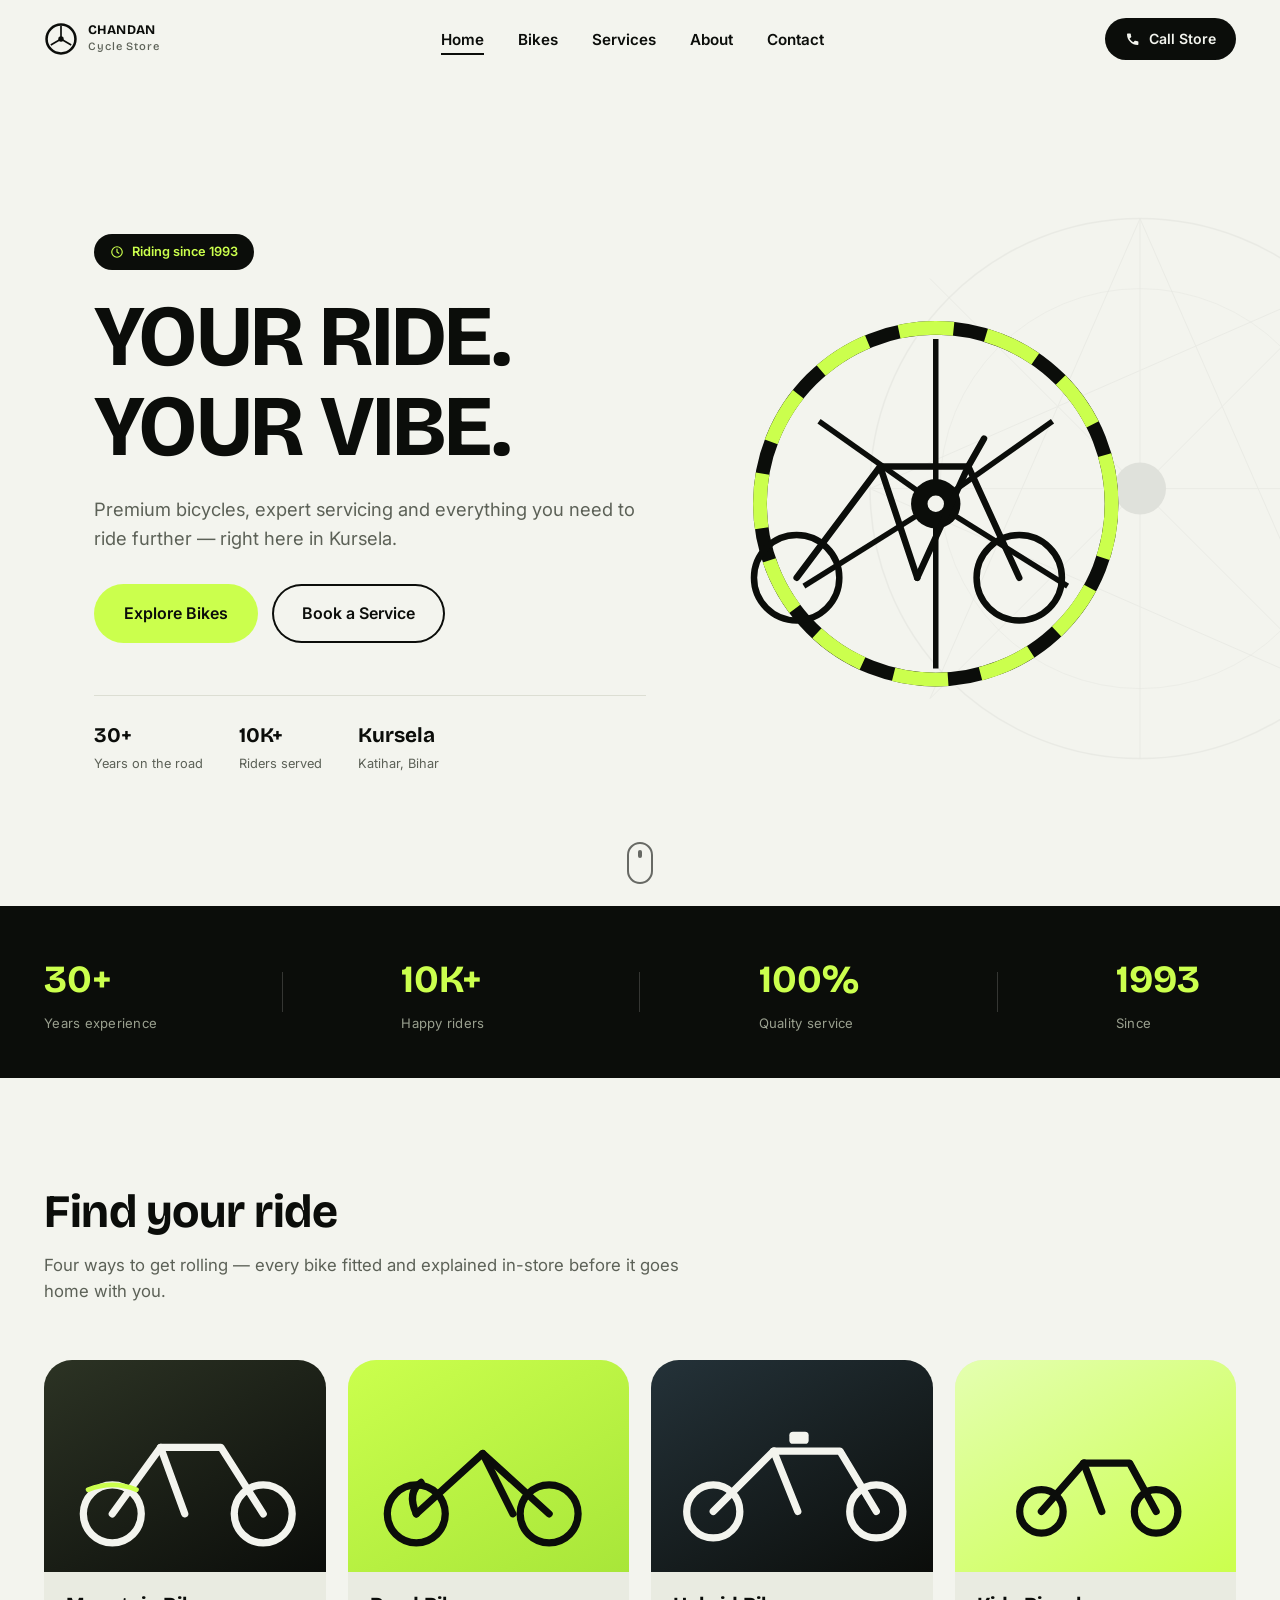
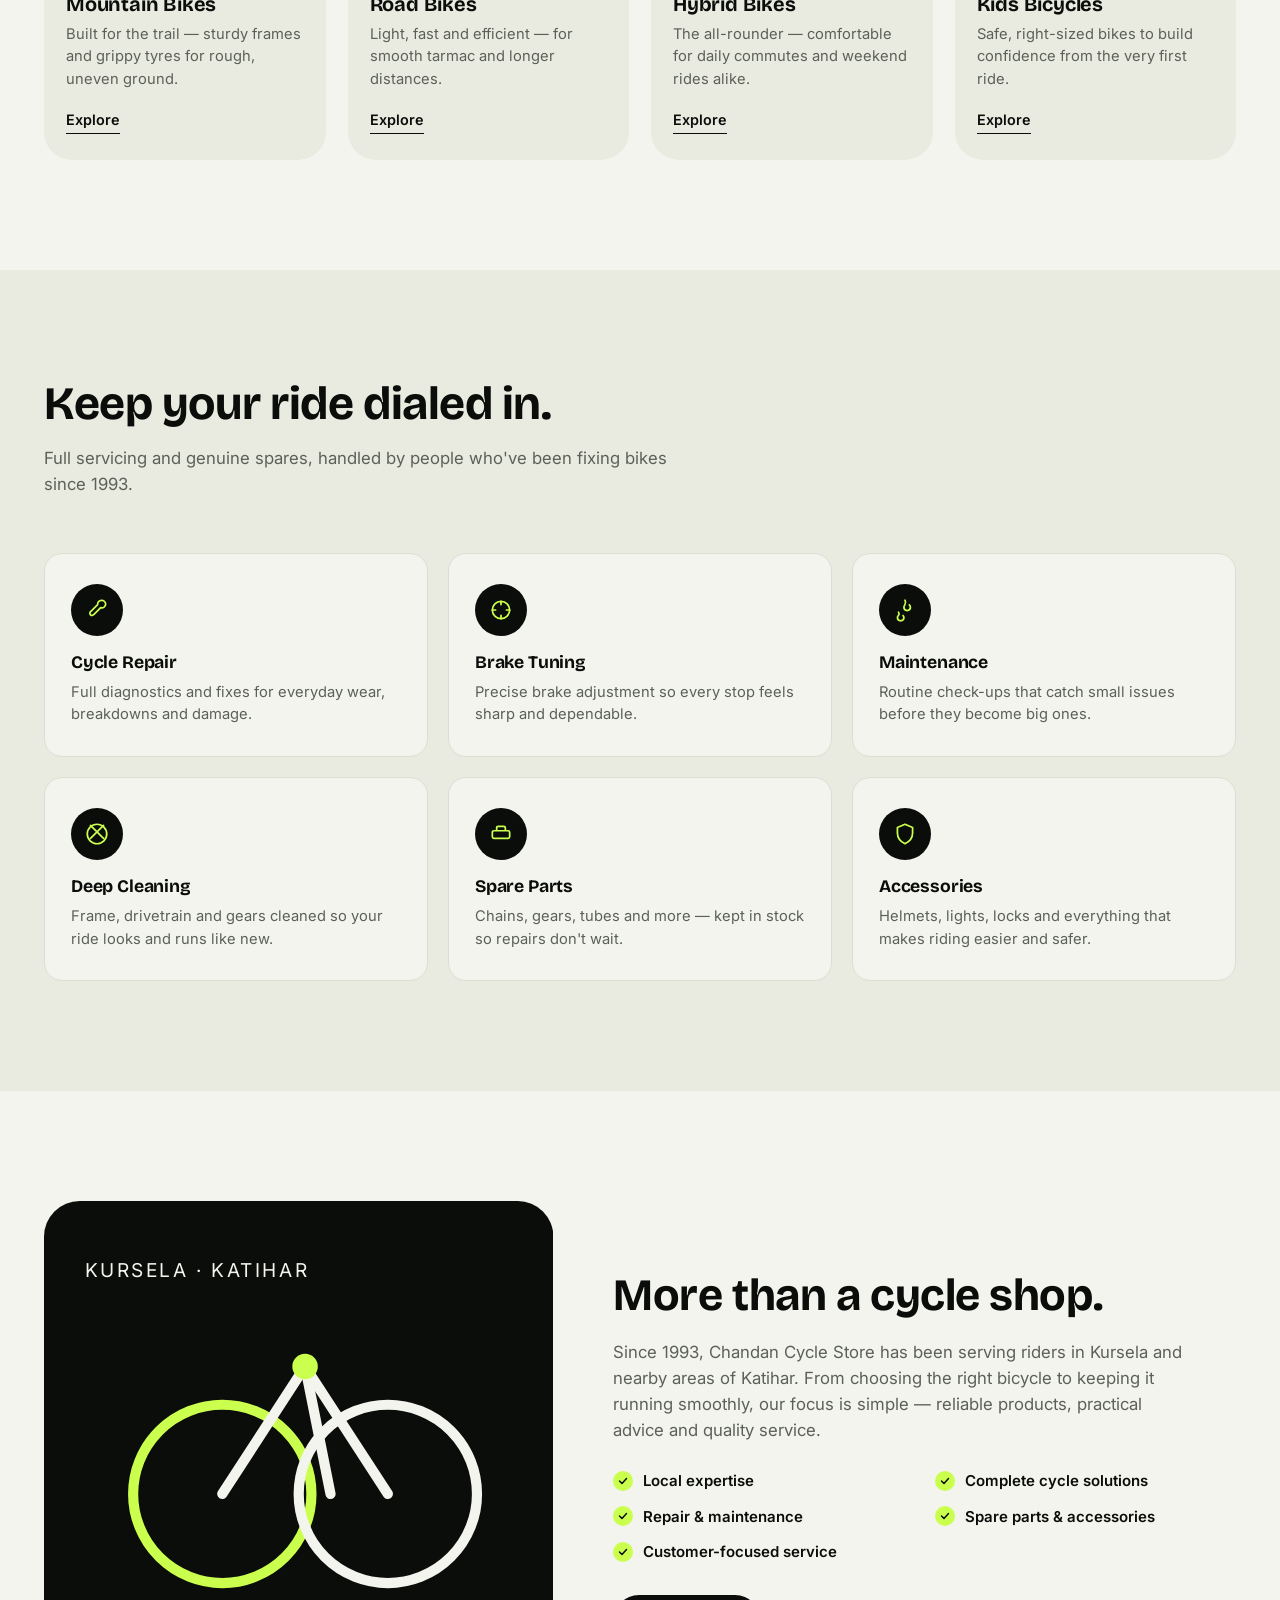
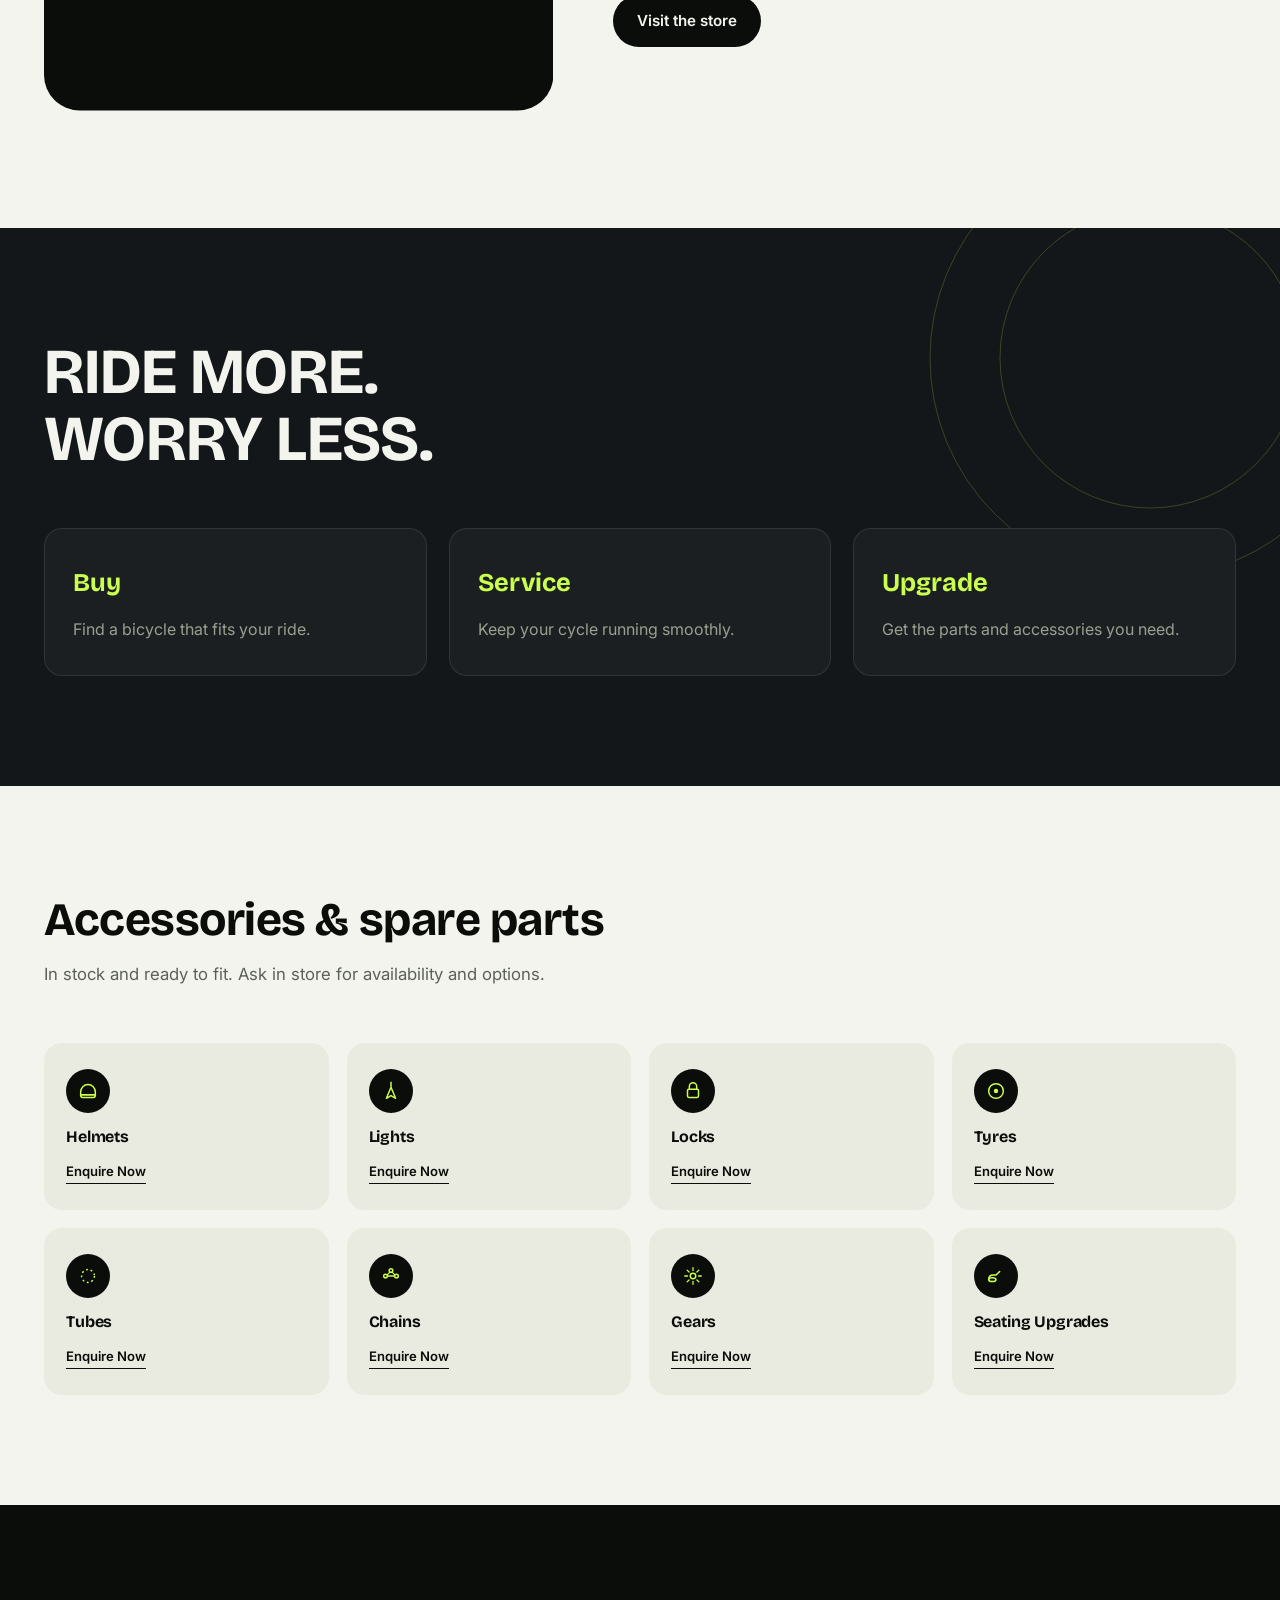
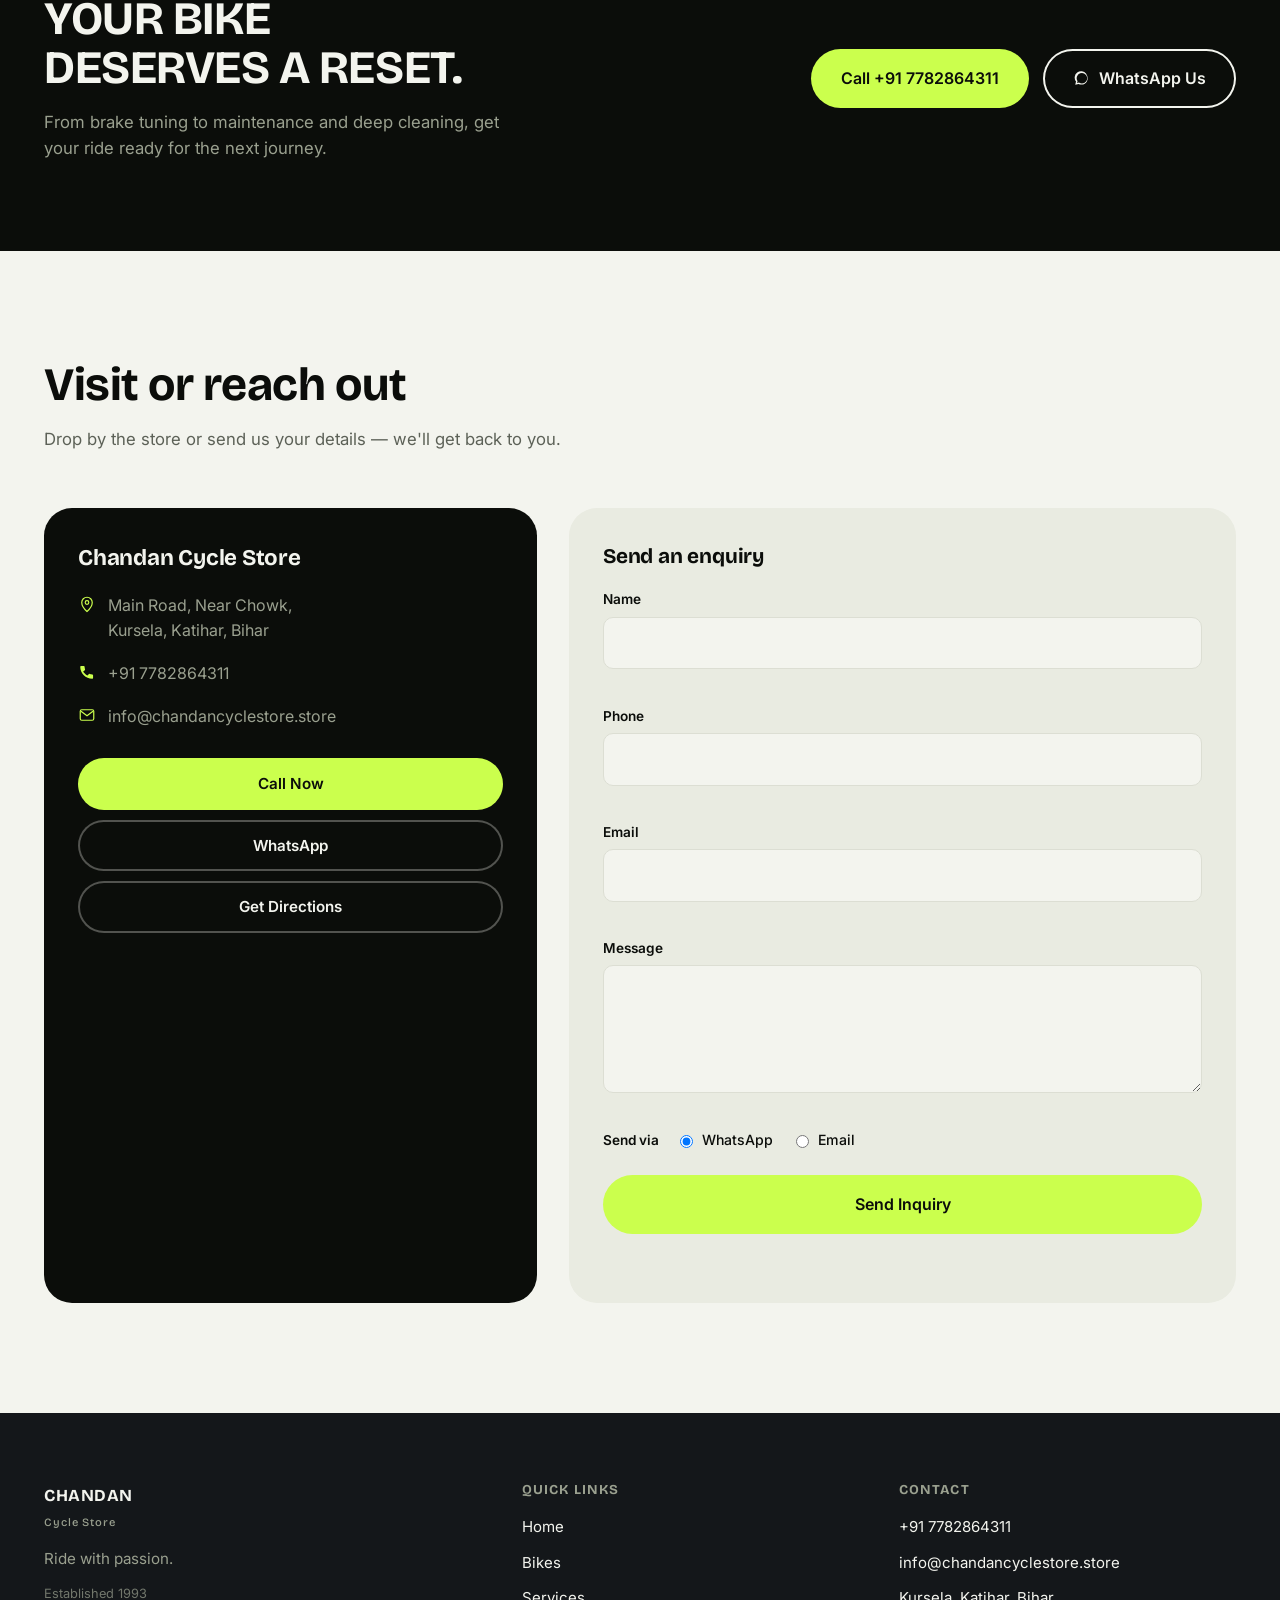
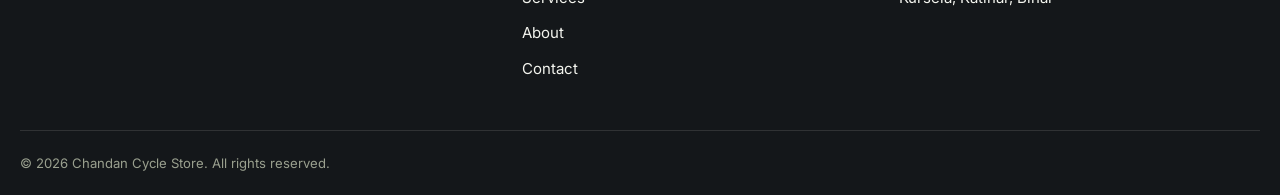
==== commit bc5d53e6: "update" ====
--- a/index.html
+++ b/index.html
@@ -1,33 +1,40 @@
 <!DOCTYPE html>
 <html lang="en">
+
 <head>
-<meta charset="UTF-8">
-<meta name="viewport" content="width=device-width, initial-scale=1.0">
-<title>Chandan Cycle Store | Bicycle Shop in Kursela, Katihar</title>
-<meta name="description" content="Chandan Cycle Store in Kursela, Katihar — bicycles, cycle repair, spare parts and accessories. Serving local riders since 1993.">
-<meta name="keywords" content="bicycle shop Kursela, cycle store Katihar, bike repair Kursela, mountain bike Katihar, cycle shop Bihar">
-<meta name="robots" content="index, follow">
-<link rel="canonical" href="https://www.chandancyclestore.store/">
-
-<!-- Open Graph -->
-<meta property="og:type" content="business.business">
-<meta property="og:title" content="Chandan Cycle Store | Bicycle Shop in Kursela, Katihar">
-<meta property="og:description" content="Bicycles, cycle repair, spare parts and accessories. Serving riders in Kursela and nearby Katihar since 1993.">
-<meta property="og:url" content="https://www.chandancyclestore.store/">
-<meta property="og:locale" content="en_IN">
-<meta property="og:site_name" content="Chandan Cycle Store">
-
-<!-- Favicon (inline SVG wheel mark, replace with /assets/images/favicon.png if preferred) -->
-<link rel="icon" href="data:image/svg+xml,%3Csvg xmlns='http://www.w3.org/2000/svg' viewBox='0 0 100 100'%3E%3Ccircle cx='50' cy='50' r='44' fill='none' stroke='%230b0d0a' stroke-width='10'/%3E%3Ccircle cx='50' cy='50' r='9' fill='%23cbff4d'/%3E%3C/svg%3E">
-
-<link rel="preconnect" href="https://fonts.googleapis.com">
-<link rel="preconnect" href="https://fonts.gstatic.com" crossorigin>
-<link href="https://fonts.googleapis.com/css2?family=Bricolage+Grotesque:opsz,wght@12..96,400;12..96,500;12..96,600;12..96,700;12..96,800&family=Inter:wght@400;500;600;700&display=swap" rel="stylesheet">
-
-<link rel="stylesheet" href="style.css">
-
-<!-- LocalBusiness structured data -->
-<script type="application/ld+json">
+  <meta charset="UTF-8">
+  <meta name="viewport" content="width=device-width, initial-scale=1.0">
+  <title>Chandan Cycle Store | Bicycle Shop in Kursela, Katihar</title>
+  <meta name="description"
+    content="Chandan Cycle Store in Kursela, Katihar — bicycles, cycle repair, spare parts and accessories. Serving local riders since 1993.">
+  <meta name="keywords"
+    content="bicycle shop Kursela, cycle store Katihar, bike repair Kursela, mountain bike Katihar, cycle shop Bihar">
+  <meta name="robots" content="index, follow">
+  <link rel="canonical" href="https://www.chandancyclestore.store/">
+
+  <!-- Open Graph -->
+  <meta property="og:type" content="business.business">
+  <meta property="og:title" content="Chandan Cycle Store | Bicycle Shop in Kursela, Katihar">
+  <meta property="og:description"
+    content="Bicycles, cycle repair, spare parts and accessories. Serving riders in Kursela and nearby Katihar since 1993.">
+  <meta property="og:url" content="https://www.chandancyclestore.store/">
+  <meta property="og:locale" content="en_IN">
+  <meta property="og:site_name" content="Chandan Cycle Store">
+
+  <!-- Favicon (inline SVG wheel mark, replace with /assets/images/favicon.png if preferred) -->
+  <link rel="icon"
+    href="data:image/svg+xml,%3Csvg xmlns='http://www.w3.org/2000/svg' viewBox='0 0 100 100'%3E%3Ccircle cx='50' cy='50' r='44' fill='none' stroke='%230b0d0a' stroke-width='10'/%3E%3Ccircle cx='50' cy='50' r='9' fill='%23cbff4d'/%3E%3C/svg%3E">
+
+  <link rel="preconnect" href="https://fonts.googleapis.com">
+  <link rel="preconnect" href="https://fonts.gstatic.com" crossorigin>
+  <link
+    href="https://fonts.googleapis.com/css2?family=Bricolage+Grotesque:opsz,wght@12..96,400;12..96,500;12..96,600;12..96,700;12..96,800&family=Inter:wght@400;500;600;700&display=swap"
+    rel="stylesheet">
+
+  <link rel="stylesheet" href="style.css">
+
+  <!-- LocalBusiness structured data -->
+  <script type="application/ld+json">
 {
   "@context": "https://schema.org",
   "@type": "BicycleStore",
@@ -50,495 +57,647 @@
 }
 </script>
 </head>
+
 <body>
 
-<a class="skip-link" href="#main">Skip to main content</a>
-
-<!-- ============ NAVBAR ============ -->
-<header class="navbar" id="navbar">
-  <div class="wrap navbar__inner">
-    <a href="#home" class="logo" aria-label="Chandan Cycle Store — Home">
-      <span class="logo__mark" aria-hidden="true">
-        <svg viewBox="0 0 40 40" width="34" height="34"><circle cx="20" cy="20" r="17" fill="none" stroke="currentColor" stroke-width="3"/><circle cx="20" cy="20" r="3.2" fill="currentColor"/><line x1="20" y1="20" x2="20" y2="4.5" stroke="currentColor" stroke-width="2"/><line x1="20" y1="20" x2="32" y2="27" stroke="currentColor" stroke-width="2"/><line x1="20" y1="20" x2="8" y2="27" stroke="currentColor" stroke-width="2"/></svg>
-      </span>
-      <span class="logo__text">CHANDAN<br><em>Cycle Store</em></span>
-    </a>
-
-    <nav class="nav" id="primary-nav" aria-label="Primary">
-      <ul>
-        <li><a href="#home" class="nav-link" data-nav>Home</a></li>
-        <li><a href="#bikes" class="nav-link" data-nav>Bikes</a></li>
-        <li><a href="#services" class="nav-link" data-nav>Services</a></li>
-        <li><a href="#about" class="nav-link" data-nav>About</a></li>
-        <li><a href="#contact" class="nav-link" data-nav>Contact</a></li>
-      </ul>
-    </nav>
-
-    <div class="navbar__actions">
-      <a href="tel:+917782864311" class="btn btn--pill btn--dark navbar__cta">
-        <svg viewBox="0 0 24 24" width="16" height="16" aria-hidden="true"><path d="M6.6 10.8c1.3 2.6 3.4 4.7 6 6l2-2c.3-.3.7-.4 1-.2 1.1.4 2.3.6 3.5.6.6 0 1 .4 1 1V20c0 .6-.4 1-1 1C10.3 21 3 13.7 3 4.9c0-.6.4-1 1-1h3.8c.6 0 1 .4 1 1 0 1.2.2 2.4.6 3.5.1.4 0 .8-.3 1.1l-2.5 2.3z" fill="currentColor"/></svg>
-        Call Store
+  <a class="skip-link" href="#main">Skip to main content</a>
+
+  <!-- ============ NAVBAR ============ -->
+  <header class="navbar" id="navbar">
+    <div class="wrap navbar__inner">
+      <a href="#home" class="logo" aria-label="Chandan Cycle Store — Home">
+        <span class="logo__mark" aria-hidden="true">
+          <svg viewBox="0 0 40 40" width="34" height="34">
+            <circle cx="20" cy="20" r="17" fill="none" stroke="currentColor" stroke-width="3" />
+            <circle cx="20" cy="20" r="3.2" fill="currentColor" />
+            <line x1="20" y1="20" x2="20" y2="4.5" stroke="currentColor" stroke-width="2" />
+            <line x1="20" y1="20" x2="32" y2="27" stroke="currentColor" stroke-width="2" />
+            <line x1="20" y1="20" x2="8" y2="27" stroke="currentColor" stroke-width="2" />
+          </svg>
+        </span>
+        <span class="logo__text">CHANDAN<br><em>Cycle Store</em></span>
       </a>
-      <button class="hamburger" id="hamburger" aria-label="Open menu" aria-expanded="false" aria-controls="mobile-menu">
-        <span></span><span></span><span></span>
-      </button>
+
+      <nav class="nav" id="primary-nav" aria-label="Primary">
+        <ul>
+          <li><a href="#home" class="nav-link" data-nav>Home</a></li>
+          <li><a href="#bikes" class="nav-link" data-nav>Bikes</a></li>
+          <li><a href="#services" class="nav-link" data-nav>Services</a></li>
+          <li><a href="#about" class="nav-link" data-nav>About</a></li>
+          <li><a href="#contact" class="nav-link" data-nav>Contact</a></li>
+        </ul>
+      </nav>
+
+      <div class="navbar__actions">
+        <a href="tel:+917782864311" class="btn btn--pill btn--dark navbar__cta">
+          <svg viewBox="0 0 24 24" width="16" height="16" aria-hidden="true">
+            <path
+              d="M6.6 10.8c1.3 2.6 3.4 4.7 6 6l2-2c.3-.3.7-.4 1-.2 1.1.4 2.3.6 3.5.6.6 0 1 .4 1 1V20c0 .6-.4 1-1 1C10.3 21 3 13.7 3 4.9c0-.6.4-1 1-1h3.8c.6 0 1 .4 1 1 0 1.2.2 2.4.6 3.5.1.4 0 .8-.3 1.1l-2.5 2.3z"
+              fill="currentColor" />
+          </svg>
+          Call Store
+        </a>
+        <button class="hamburger" id="hamburger" aria-label="Open menu" aria-expanded="false"
+          aria-controls="mobile-menu">
+          <span></span><span></span><span></span>
+        </button>
+      </div>
     </div>
-  </div>
-
-  <!-- Mobile menu -->
-  <div class="mobile-menu" id="mobile-menu">
-    <nav aria-label="Mobile">
-      <ul>
-        <li><a href="#home" data-nav data-mobile>Home</a></li>
-        <li><a href="#bikes" data-nav data-mobile>Bikes</a></li>
-        <li><a href="#services" data-nav data-mobile>Services</a></li>
-        <li><a href="#about" data-nav data-mobile>About</a></li>
-        <li><a href="#contact" data-nav data-mobile>Contact</a></li>
-      </ul>
-    </nav>
-    <a href="tel:+917782864311" class="btn btn--pill btn--lime mobile-menu__cta">Call +91 77828 64311</a>
-  </div>
-</header>
-
-<main id="main">
-
-<!-- ============ HERO ============ -->
-<section class="hero" id="home">
-  <div class="hero__spokes" aria-hidden="true">
-    <svg viewBox="0 0 600 600" width="600" height="600">
-      <circle cx="300" cy="300" r="270" fill="none" stroke="currentColor" stroke-width="1.5" opacity="0.5"/>
-      <circle cx="300" cy="300" r="200" fill="none" stroke="currentColor" stroke-width="1" opacity="0.35"/>
-      <g stroke="currentColor" stroke-width="1" opacity="0.45">
-        <line x1="300" y1="30" x2="300" y2="570"/>
-        <line x1="30" y1="300" x2="570" y2="300"/>
-        <line x1="90" y1="90" x2="510" y2="510"/>
-        <line x1="510" y1="90" x2="90" y2="510"/>
-        <line x1="300" y1="30" x2="510" y2="510"/>
-        <line x1="300" y1="30" x2="90" y2="510"/>
-        <line x1="30" y1="300" x2="510" y2="90"/>
-        <line x1="30" y1="300" x2="510" y2="510"/>
-      </g>
-      <circle cx="300" cy="300" r="26" fill="currentColor"/>
+
+    <!-- Mobile menu -->
+    <div class="mobile-menu" id="mobile-menu">
+      <nav aria-label="Mobile">
+        <ul>
+          <li><a href="#home" data-nav data-mobile>Home</a></li>
+          <li><a href="#bikes" data-nav data-mobile>Bikes</a></li>
+          <li><a href="#services" data-nav data-mobile>Services</a></li>
+          <li><a href="#about" data-nav data-mobile>About</a></li>
+          <li><a href="#contact" data-nav data-mobile>Contact</a></li>
+        </ul>
+      </nav>
+      <a href="tel:+917782864311" class="btn btn--pill btn--lime mobile-menu__cta">Call +91 77828 64311</a>
+    </div>
+  </header>
+
+  <main id="main">
+
+    <!-- ============ HERO ============ -->
+    <section class="hero" id="home">
+      <div class="hero__spokes" aria-hidden="true">
+        <svg viewBox="0 0 600 600" width="600" height="600">
+          <circle cx="300" cy="300" r="270" fill="none" stroke="currentColor" stroke-width="1.5" opacity="0.5" />
+          <circle cx="300" cy="300" r="200" fill="none" stroke="currentColor" stroke-width="1" opacity="0.35" />
+          <g stroke="currentColor" stroke-width="1" opacity="0.45">
+            <line x1="300" y1="30" x2="300" y2="570" />
+            <line x1="30" y1="300" x2="570" y2="300" />
+            <line x1="90" y1="90" x2="510" y2="510" />
+            <line x1="510" y1="90" x2="90" y2="510" />
+            <line x1="300" y1="30" x2="510" y2="510" />
+            <line x1="300" y1="30" x2="90" y2="510" />
+            <line x1="30" y1="300" x2="510" y2="90" />
+            <line x1="30" y1="300" x2="510" y2="510" />
+          </g>
+          <circle cx="300" cy="300" r="26" fill="currentColor" />
+        </svg>
+      </div>
+
+      <div class="wrap hero__inner">
+        <div class="hero__copy">
+          <span class="badge fade-up" style="--d:0s">
+            <svg viewBox="0 0 24 24" width="14" height="14" aria-hidden="true">
+              <circle cx="12" cy="12" r="9" fill="none" stroke="currentColor" stroke-width="2" />
+              <path d="M12 7v5l3 2" stroke="currentColor" stroke-width="2" fill="none" stroke-linecap="round" />
+            </svg>
+            Riding since 1993
+          </span>
+
+          <h1 class="hero__title fade-up" style="--d:.08s">Your ride.<br>Your vibe.</h1>
+
+          <p class="hero__sub fade-up" style="--d:.16s">
+            Premium bicycles, expert servicing and everything you need to ride
+            further — right here in Kursela.
+          </p>
+
+          <div class="hero__actions fade-up" style="--d:.24s">
+            <a href="#bikes" class="btn btn--lg btn--lime">Explore Bikes</a>
+            <a href="#contact" class="btn btn--lg btn--outline">Book a Service</a>
+          </div>
+
+          <div class="hero__meta fade-up" style="--d:.32s">
+            <div><strong>30+</strong><span>Years on the road</span></div>
+            <div><strong>10K+</strong><span>Riders served</span></div>
+            <div><strong>Kursela</strong><span>Katihar, Bihar</span></div>
+          </div>
+        </div>
+
+        <div class="hero__visual" aria-hidden="true">
+          <div class="hero__ring hero__ring--spin">
+            <svg viewBox="0 0 320 320" width="100%" height="100%">
+              <circle cx="160" cy="160" r="128" fill="none" stroke="#0b0d0a" stroke-width="10" />
+              <circle cx="160" cy="160" r="128" fill="none" stroke="#cbff4d" stroke-width="10"
+                stroke-dasharray="40 24" />
+              <g stroke="#0b0d0a" stroke-width="4">
+                <line x1="160" y1="160" x2="160" y2="40" />
+                <line x1="160" y1="160" x2="256" y2="220" />
+                <line x1="160" y1="160" x2="64" y2="220" />
+                <line x1="160" y1="160" x2="160" y2="280" />
+                <line x1="160" y1="160" x2="245" y2="100" />
+                <line x1="160" y1="160" x2="75" y2="100" />
+              </g>
+              <circle cx="160" cy="160" r="18" fill="#0b0d0a" />
+              <circle cx="160" cy="160" r="6" fill="#f3f4ee" />
+            </svg>
+          </div>
+          <svg class="hero__frame" viewBox="0 0 420 260" width="100%">
+            <path d="M60 210 L150 90 L245 90 L300 210" fill="none" stroke="#0b0d0a" stroke-width="7"
+              stroke-linecap="round" stroke-linejoin="round" />
+            <path d="M150 90 L190 210" fill="none" stroke="#0b0d0a" stroke-width="7" stroke-linecap="round" />
+            <path d="M190 210 L245 90" fill="none" stroke="#0b0d0a" stroke-width="7" stroke-linecap="round" />
+            <path d="M245 90 L262 60" fill="none" stroke="#0b0d0a" stroke-width="7" stroke-linecap="round" />
+            <circle cx="60" cy="210" r="46" fill="none" stroke="#0b0d0a" stroke-width="7" />
+            <circle cx="300" cy="210" r="46" fill="none" stroke="#0b0d0a" stroke-width="7" />
+          </svg>
+        </div>
+      </div>
+
+      <a href="#stats" class="hero__scroll" aria-label="Scroll to explore">
+        <span></span>
+      </a>
+    </section>
+
+    <!-- ============ STATS / TRUST ============ -->
+    <section class="stats" id="stats">
+      <div class="wrap stats__inner">
+        <div class="stat" data-count="30" data-suffix="+">
+          <span class="stat__num"><span class="stat__value">0</span><span class="stat__suffix">+</span></span>
+          <span class="stat__label">Years experience</span>
+        </div>
+        <div class="stat__divider" aria-hidden="true"></div>
+        <div class="stat" data-count="10" data-suffix="K+">
+          <span class="stat__num"><span class="stat__value">0</span><span class="stat__suffix">K+</span></span>
+          <span class="stat__label">Happy riders</span>
+        </div>
+        <div class="stat__divider" aria-hidden="true"></div>
+        <div class="stat" data-count="100" data-suffix="%">
+          <span class="stat__num"><span class="stat__value">0</span><span class="stat__suffix">%</span></span>
+          <span class="stat__label">Quality service</span>
+        </div>
+        <div class="stat__divider" aria-hidden="true"></div>
+        <div class="stat stat--static">
+          <span class="stat__num">1993</span>
+          <span class="stat__label">Since</span>
+        </div>
+      </div>
+    </section>
+
+    <!-- ============ CATEGORIES ============ -->
+    <section class="section" id="bikes">
+      <div class="wrap">
+        <div class="section__head reveal">
+          <h2>Find your ride</h2>
+          <p>Four ways to get rolling — every bike fitted and explained in-store before it goes home with you.</p>
+        </div>
+
+        <div class="cat-grid">
+          <article class="cat-card reveal" style="--d:0s">
+            <div class="cat-card__media cat-card__media--a">
+              <svg viewBox="0 0 200 140" width="100%">
+                <path d="M40 110 L80 55 L130 55 L165 110" fill="none" stroke="#f3f4ee" stroke-width="6"
+                  stroke-linecap="round" stroke-linejoin="round" />
+                <path d="M80 55 L100 110" stroke="#f3f4ee" stroke-width="6" fill="none" stroke-linecap="round" />
+                <circle cx="40" cy="110" r="24" fill="none" stroke="#f3f4ee" stroke-width="6" />
+                <circle cx="165" cy="110" r="24" fill="none" stroke="#f3f4ee" stroke-width="6" />
+                <path d="M20 90 q20 -8 40 0" stroke="#cbff4d" stroke-width="4" fill="none" stroke-linecap="round" />
+              </svg>
+            </div>
+            <div class="cat-card__body">
+              <h3>Mountain Bikes</h3>
+              <p>Built for the trail — sturdy frames and grippy tyres for rough, uneven ground.</p>
+              <a href="#contact" class="link-arrow">Explore</a>
+            </div>
+          </article>
+
+          <article class="cat-card reveal" style="--d:.08s">
+            <div class="cat-card__media cat-card__media--b">
+              <svg viewBox="0 0 200 140" width="100%">
+                <path d="M40 110 L95 60 L150 110" fill="none" stroke="#0b0d0a" stroke-width="6" stroke-linecap="round"
+                  stroke-linejoin="round" />
+                <path d="M95 60 L120 110" stroke="#0b0d0a" stroke-width="6" fill="none" stroke-linecap="round" />
+                <path d="M40 110 q-8 -18 4 -26" stroke="#0b0d0a" stroke-width="6" fill="none" stroke-linecap="round" />
+                <circle cx="40" cy="110" r="24" fill="none" stroke="#0b0d0a" stroke-width="6" />
+                <circle cx="150" cy="110" r="24" fill="none" stroke="#0b0d0a" stroke-width="6" />
+              </svg>
+            </div>
+            <div class="cat-card__body">
+              <h3>Road Bikes</h3>
+              <p>Light, fast and efficient — for smooth tarmac and longer distances.</p>
+              <a href="#contact" class="link-arrow">Explore</a>
+            </div>
+          </article>
+
+          <article class="cat-card reveal" style="--d:.16s">
+            <div class="cat-card__media cat-card__media--c">
+              <svg viewBox="0 0 200 140" width="100%">
+                <path d="M35 108 L85 58 L140 58 L170 108" fill="none" stroke="#f3f4ee" stroke-width="6"
+                  stroke-linecap="round" stroke-linejoin="round" />
+                <path d="M85 58 L105 108" stroke="#f3f4ee" stroke-width="6" fill="none" stroke-linecap="round" />
+                <rect x="98" y="42" width="16" height="10" rx="3" fill="#f3f4ee" />
+                <circle cx="35" cy="108" r="22" fill="none" stroke="#f3f4ee" stroke-width="6" />
+                <circle cx="170" cy="108" r="22" fill="none" stroke="#f3f4ee" stroke-width="6" />
+              </svg>
+            </div>
+            <div class="cat-card__body">
+              <h3>Hybrid Bikes</h3>
+              <p>The all-rounder — comfortable for daily commutes and weekend rides alike.</p>
+              <a href="#contact" class="link-arrow">Explore</a>
+            </div>
+          </article>
+
+          <article class="cat-card reveal" style="--d:.24s">
+            <div class="cat-card__media cat-card__media--d">
+              <svg viewBox="0 0 200 140" width="100%">
+                <path d="M55 108 L90 68 L128 68 L150 108" fill="none" stroke="#0b0d0a" stroke-width="6"
+                  stroke-linecap="round" stroke-linejoin="round" />
+                <path d="M90 68 L105 108" stroke="#0b0d0a" stroke-width="6" fill="none" stroke-linecap="round" />
+                <circle cx="55" cy="108" r="18" fill="none" stroke="#0b0d0a" stroke-width="6" />
+                <circle cx="150" cy="108" r="18" fill="none" stroke="#0b0d0a" stroke-width="6" />
+              </svg>
+            </div>
+            <div class="cat-card__body">
+              <h3>Kids Bicycles</h3>
+              <p>Safe, right-sized bikes to build confidence from the very first ride.</p>
+              <a href="#contact" class="link-arrow">Explore</a>
+            </div>
+          </article>
+        </div>
+      </div>
+    </section>
+
+    <!-- ============ SERVICES ============ -->
+    <section class="section section--tint" id="services">
+      <div class="wrap">
+        <div class="section__head reveal">
+          <h2>Keep your ride dialed in.</h2>
+          <p>Full servicing and genuine spares, handled by people who've been fixing bikes since 1993.</p>
+        </div>
+
+        <div class="svc-grid">
+          <div class="svc-card reveal" style="--d:0s">
+            <span class="svc-card__icon" aria-hidden="true">
+              <svg viewBox="0 0 24 24" width="26" height="26">
+                <path d="M20 6.5a3.5 3.5 0 0 1-4.6 3.3L9 16.2a2 2 0 1 1-2.8-2.8l6.4-6.4A3.5 3.5 0 1 1 20 6.5z"
+                  fill="none" stroke="currentColor" stroke-width="1.6" stroke-linejoin="round" />
+              </svg>
+            </span>
+            <h3>Cycle Repair</h3>
+            <p>Full diagnostics and fixes for everyday wear, breakdowns and damage.</p>
+          </div>
+
+          <div class="svc-card reveal" style="--d:.06s">
+            <span class="svc-card__icon" aria-hidden="true">
+              <svg viewBox="0 0 24 24" width="26" height="26">
+                <circle cx="12" cy="12" r="8" fill="none" stroke="currentColor" stroke-width="1.6" />
+                <path d="M12 4v3M12 17v3M4 12h3M17 12h3" stroke="currentColor" stroke-width="1.6"
+                  stroke-linecap="round" />
+              </svg>
+            </span>
+            <h3>Brake Tuning</h3>
+            <p>Precise brake adjustment so every stop feels sharp and dependable.</p>
+          </div>
+
+          <div class="svc-card reveal" style="--d:.12s">
+            <span class="svc-card__icon" aria-hidden="true">
+              <svg viewBox="0 0 24 24" width="26" height="26">
+                <path d="M12 3c2 3-1 4-1 6.5a3 3 0 1 0 6 0c0-1-.4-1.7-1-2.3" fill="none" stroke="currentColor"
+                  stroke-width="1.6" stroke-linecap="round" stroke-linejoin="round" />
+                <path d="M6 14c2 2.5-1 3-1 5a3 3 0 1 0 6 0c0-.8-.3-1.4-.8-1.9" fill="none" stroke="currentColor"
+                  stroke-width="1.6" stroke-linecap="round" stroke-linejoin="round" />
+              </svg>
+            </span>
+            <h3>Maintenance</h3>
+            <p>Routine check-ups that catch small issues before they become big ones.</p>
+          </div>
+
+          <div class="svc-card reveal" style="--d:.18s">
+            <span class="svc-card__icon" aria-hidden="true">
+              <svg viewBox="0 0 24 24" width="26" height="26">
+                <path d="M6 4l12 12M6 16L18 4" stroke="currentColor" stroke-width="1.6" stroke-linecap="round" />
+                <circle cx="12" cy="12" r="9" fill="none" stroke="currentColor" stroke-width="1.6" />
+              </svg>
+            </span>
+            <h3>Deep Cleaning</h3>
+            <p>Frame, drivetrain and gears cleaned so your ride looks and runs like new.</p>
+          </div>
+
+          <div class="svc-card reveal" style="--d:.24s">
+            <span class="svc-card__icon" aria-hidden="true">
+              <svg viewBox="0 0 24 24" width="26" height="26">
+                <rect x="4" y="9" width="16" height="7" rx="1.5" fill="none" stroke="currentColor" stroke-width="1.6" />
+                <path d="M8 9V6.5A1.5 1.5 0 0 1 9.5 5h5A1.5 1.5 0 0 1 16 6.5V9" stroke="currentColor" stroke-width="1.6"
+                  fill="none" />
+              </svg>
+            </span>
+            <h3>Spare Parts</h3>
+            <p>Chains, gears, tubes and more — kept in stock so repairs don't wait.</p>
+          </div>
+
+          <div class="svc-card reveal" style="--d:.3s">
+            <span class="svc-card__icon" aria-hidden="true">
+              <svg viewBox="0 0 24 24" width="26" height="26">
+                <path d="M12 3l7 3v5c0 5-3 8-7 10-4-2-7-5-7-10V6l7-3z" fill="none" stroke="currentColor"
+                  stroke-width="1.6" stroke-linejoin="round" />
+              </svg>
+            </span>
+            <h3>Accessories</h3>
+            <p>Helmets, lights, locks and everything that makes riding easier and safer.</p>
+          </div>
+        </div>
+      </div>
+    </section>
+
+    <!-- ============ WHY CHANDAN CYCLE STORE ============ -->
+    <section class="section why" id="about">
+      <div class="wrap why__inner">
+        <div class="why__visual reveal" aria-hidden="true">
+          <svg viewBox="0 0 400 400" width="100%">
+            <rect x="0" y="0" width="400" height="400" rx="28" fill="#0b0d0a" />
+            <circle cx="140" cy="230" r="70" fill="none" stroke="#cbff4d" stroke-width="8" />
+            <circle cx="270" cy="230" r="70" fill="none" stroke="#f3f4ee" stroke-width="8" />
+            <path d="M140 230 L205 130 L270 230" fill="none" stroke="#f3f4ee" stroke-width="8" stroke-linecap="round"
+              stroke-linejoin="round" />
+            <path d="M205 130 L225 230" stroke="#f3f4ee" stroke-width="8" fill="none" stroke-linecap="round" />
+            <circle cx="205" cy="130" r="10" fill="#cbff4d" />
+            <text x="32" y="60" fill="#f3f4ee" font-family="Inter, sans-serif" font-size="15" letter-spacing="2">KURSELA
+              · KATIHAR</text>
+          </svg>
+        </div>
+
+        <div class="why__copy reveal" style="--d:.1s">
+          <h2>More than a cycle shop.</h2>
+          <p>
+            Since 1993, Chandan Cycle Store has been serving riders in Kursela
+            and nearby areas of Katihar. From choosing the right bicycle to
+            keeping it running smoothly, our focus is simple — reliable
+            products, practical advice and quality service.
+          </p>
+
+          <ul class="check-list">
+            <li>Local expertise</li>
+            <li>Complete cycle solutions</li>
+            <li>Repair &amp; maintenance</li>
+            <li>Spare parts &amp; accessories</li>
+            <li>Customer-focused service</li>
+          </ul>
+
+          <a href="#contact" class="btn btn--dark">Visit the store</a>
+        </div>
+      </div>
+    </section>
+
+    <!-- ============ CYCLING EXPERIENCE ============ -->
+    <section class="experience">
+      <div class="experience__spokes" aria-hidden="true">
+        <svg viewBox="0 0 500 500" width="500">
+          <circle cx="250" cy="250" r="220" fill="none" stroke="#cbff4d" stroke-width="1" opacity=".2" />
+          <circle cx="250" cy="250" r="150" fill="none" stroke="#cbff4d" stroke-width="1" opacity=".2" />
+        </svg>
+      </div>
+      <div class="wrap">
+        <h2 class="experience__title reveal">Ride more.<br>Worry less.</h2>
+
+        <div class="exp-grid">
+          <div class="exp-card reveal" style="--d:0s">
+            <span class="exp-card__tag">Buy</span>
+            <p>Find a bicycle that fits your ride.</p>
+          </div>
+          <div class="exp-card reveal" style="--d:.08s">
+            <span class="exp-card__tag">Service</span>
+            <p>Keep your cycle running smoothly.</p>
+          </div>
+          <div class="exp-card reveal" style="--d:.16s">
+            <span class="exp-card__tag">Upgrade</span>
+            <p>Get the parts and accessories you need.</p>
+          </div>
+        </div>
+      </div>
+    </section>
+
+    <!-- ============ ACCESSORIES / SPARE PARTS ============ -->
+    <section class="section" id="accessories">
+      <div class="wrap">
+        <div class="section__head reveal">
+          <h2>Accessories &amp; spare parts</h2>
+          <p>In stock and ready to fit. Ask in store for availability and options.</p>
+        </div>
+
+        <div class="acc-grid">
+          <div class="acc-card reveal" style="--d:0s"><span class="acc-card__icon"><svg viewBox="0 0 24 24" width="22"
+                height="22">
+                <path d="M4 13a8 8 0 0 1 16 0v3H4z" fill="none" stroke="currentColor" stroke-width="1.6" />
+                <path d="M4 16h16v1a2 2 0 0 1-2 2H6a2 2 0 0 1-2-2z" fill="none" stroke="currentColor"
+                  stroke-width="1.6" />
+              </svg></span>
+            <h3>Helmets</h3><a href="#contact" class="link-arrow link-arrow--sm">Enquire Now</a>
+          </div>
+          <div class="acc-card reveal" style="--d:.05s"><span class="acc-card__icon"><svg viewBox="0 0 24 24" width="22"
+                height="22">
+                <path d="M12 2v6M12 8l5 12-5-3-5 3z" fill="none" stroke="currentColor" stroke-width="1.6"
+                  stroke-linejoin="round" />
+              </svg></span>
+            <h3>Lights</h3><a href="#contact" class="link-arrow link-arrow--sm">Enquire Now</a>
+          </div>
+          <div class="acc-card reveal" style="--d:.1s"><span class="acc-card__icon"><svg viewBox="0 0 24 24" width="22"
+                height="22">
+                <rect x="6" y="10" width="12" height="9" rx="1.5" fill="none" stroke="currentColor"
+                  stroke-width="1.6" />
+                <path d="M8 10V7a4 4 0 0 1 8 0v3" fill="none" stroke="currentColor" stroke-width="1.6" />
+              </svg></span>
+            <h3>Locks</h3><a href="#contact" class="link-arrow link-arrow--sm">Enquire Now</a>
+          </div>
+          <div class="acc-card reveal" style="--d:.15s"><span class="acc-card__icon"><svg viewBox="0 0 24 24" width="22"
+                height="22">
+                <circle cx="12" cy="12" r="8" fill="none" stroke="currentColor" stroke-width="1.6" />
+                <circle cx="12" cy="12" r="2.4" fill="currentColor" />
+              </svg></span>
+            <h3>Tyres</h3><a href="#contact" class="link-arrow link-arrow--sm">Enquire Now</a>
+          </div>
+          <div class="acc-card reveal" style="--d:.2s"><span class="acc-card__icon"><svg viewBox="0 0 24 24" width="22"
+                height="22">
+                <circle cx="12" cy="12" r="7" fill="none" stroke="currentColor" stroke-width="1.6"
+                  stroke-dasharray="2 3" />
+              </svg></span>
+            <h3>Tubes</h3><a href="#contact" class="link-arrow link-arrow--sm">Enquire Now</a>
+          </div>
+          <div class="acc-card reveal" style="--d:.25s"><span class="acc-card__icon"><svg viewBox="0 0 24 24" width="22"
+                height="22">
+                <circle cx="6" cy="12" r="2" fill="none" stroke="currentColor" stroke-width="1.6" />
+                <circle cx="18" cy="12" r="2" fill="none" stroke="currentColor" stroke-width="1.6" />
+                <circle cx="12" cy="6" r="2" fill="none" stroke="currentColor" stroke-width="1.6" />
+                <path d="M7.6 11L11 7.5M13 7.5l3.4 3.5M8 12h8" stroke="currentColor" stroke-width="1.4" fill="none" />
+              </svg></span>
+            <h3>Chains</h3><a href="#contact" class="link-arrow link-arrow--sm">Enquire Now</a>
+          </div>
+          <div class="acc-card reveal" style="--d:.3s"><span class="acc-card__icon"><svg viewBox="0 0 24 24" width="22"
+                height="22">
+                <circle cx="12" cy="12" r="3" fill="none" stroke="currentColor" stroke-width="1.6" />
+                <path
+                  d="M12 3v3M12 18v3M3 12h3M18 12h3M5.6 5.6l2.1 2.1M16.3 16.3l2.1 2.1M18.4 5.6l-2.1 2.1M7.7 16.3l-2.1 2.1"
+                  stroke="currentColor" stroke-width="1.4" stroke-linecap="round" />
+              </svg></span>
+            <h3>Gears</h3><a href="#contact" class="link-arrow link-arrow--sm">Enquire Now</a>
+          </div>
+          <div class="acc-card reveal" style="--d:.35s"><span class="acc-card__icon"><svg viewBox="0 0 24 24" width="22"
+                height="22">
+                <path d="M4 16c0-3 2-5 5-5h3l4-4" fill="none" stroke="currentColor" stroke-width="1.6"
+                  stroke-linecap="round" />
+                <ellipse cx="8" cy="16" rx="4" ry="2" fill="none" stroke="currentColor" stroke-width="1.6" />
+              </svg></span>
+            <h3>Seating Upgrades</h3><a href="#contact" class="link-arrow link-arrow--sm">Enquire Now</a>
+          </div>
+        </div>
+      </div>
+    </section>
+
+    <!-- ============ REPAIR CTA ============ -->
+    <section class="repair-cta">
+      <div class="wrap repair-cta__inner">
+        <div class="repair-cta__copy reveal">
+          <h2>Your bike deserves a reset.</h2>
+          <p>From brake tuning to maintenance and deep cleaning, get your ride ready for the next journey.</p>
+        </div>
+        <div class="repair-cta__actions reveal" style="--d:.1s">
+          <a href="tel:+917782864311" class="btn btn--lg btn--lime">Call +91 7782864311</a>
+          <a href="https://wa.me/917782864311?text=Hi%20Chandan%20Cycle%20Store%2C%20I%27d%20like%20to%20book%20a%20cycle%20service."
+            target="_blank" rel="noopener" class="btn btn--lg btn--outline-light">
+            <svg viewBox="0 0 24 24" width="18" height="18" aria-hidden="true">
+              <path
+                d="M17.6 6.3A8.4 8.4 0 0 0 4 16.7L3 21l4.4-1.1a8.4 8.4 0 0 0 12.2-7.5c0-2.3-.9-4.4-2-5.9zM12 19.3a7 7 0 0 1-3.6-1l-.3-.2-2.7.7.7-2.6-.2-.3A7 7 0 1 1 12 19.3z"
+                fill="currentColor" />
+              <path
+                d="M15.6 13.4c-.2-.1-1.3-.6-1.5-.7-.2-.1-.3-.1-.5.1-.1.2-.5.7-.6.8-.1.1-.2.1-.4 0-.2-.1-.9-.3-1.7-1-.6-.6-1-1.3-1.2-1.5-.1-.2 0-.3.1-.4l.3-.4c.1-.1.1-.2.2-.4 0-.1 0-.3 0-.4 0-.1-.5-1.2-.7-1.6-.2-.4-.4-.4-.5-.4h-.4c-.1 0-.4 0-.6.3-.2.2-.8.8-.8 1.9 0 1.1.8 2.2.9 2.4.1.1 1.6 2.5 4 3.5.6.2 1 .4 1.3.5.6.2 1.1.2 1.5.1.5-.1 1.3-.5 1.5-1 .2-.5.2-.9.1-1-.1-.1-.2-.1-.4-.2z"
+                fill="#0b0d0a" opacity=".001" />
+            </svg>
+            WhatsApp Us
+          </a>
+        </div>
+      </div>
+    </section>
+
+    <!-- ============ CONTACT ============ -->
+    <section class="section" id="contact">
+      <div class="wrap">
+        <div class="section__head reveal">
+          <h2>Visit or reach out</h2>
+          <p>Drop by the store or send us your details — we'll get back to you.</p>
+        </div>
+
+        <div class="contact-grid">
+          <div class="contact-card reveal">
+            <h3>Chandan Cycle Store</h3>
+            <ul class="contact-list">
+              <li>
+                <svg viewBox="0 0 24 24" width="18" height="18" aria-hidden="true">
+                  <path d="M12 22s7-6.3 7-12a7 7 0 1 0-14 0c0 5.7 7 12 7 12z" fill="none" stroke="currentColor"
+                    stroke-width="1.6" />
+                  <circle cx="12" cy="10" r="2.4" fill="none" stroke="currentColor" stroke-width="1.6" />
+                </svg>
+                <span>Main Road, Near Chowk,<br>Kursela, Katihar, Bihar</span>
+              </li>
+              <li>
+                <svg viewBox="0 0 24 24" width="18" height="18" aria-hidden="true">
+                  <path
+                    d="M6.6 10.8c1.3 2.6 3.4 4.7 6 6l2-2c.3-.3.7-.4 1-.2 1.1.4 2.3.6 3.5.6.6 0 1 .4 1 1V20c0 .6-.4 1-1 1C10.3 21 3 13.7 3 4.9c0-.6.4-1 1-1h3.8c.6 0 1 .4 1 1 0 1.2.2 2.4.6 3.5.1.4 0 .8-.3 1.1l-2.5 2.3z"
+                    fill="currentColor" />
+                </svg>
+                <a href="tel:+917782864311">+91 7782864311</a>
+              </li>
+              <li>
+                <svg viewBox="0 0 24 24" width="18" height="18" aria-hidden="true">
+                  <rect x="3" y="5" width="18" height="14" rx="2" fill="none" stroke="currentColor"
+                    stroke-width="1.6" />
+                  <path d="M4 7l8 6 8-6" fill="none" stroke="currentColor" stroke-width="1.6" />
+                </svg>
+                <a href="mailto:info@chandancyclestore.store">info@chandancyclestore.store</a>
+              </li>
+            </ul>
+
+            <div class="contact-card__actions">
+              <a href="tel:+917782864311" class="btn btn--lime">Call Now</a>
+              <a href="https://wa.me/917782864311?text=Hi%20Chandan%20Cycle%20Store%2C%20I%20have%20an%20enquiry."
+                target="_blank" rel="noopener" class="btn btn--outline-dark">WhatsApp</a>
+              <a href="https://www.google.com/maps/search/?api=1&query=Chandan+Cycle+Store%2C+Main+Road%2C+Near+Chowk%2C+Kursela%2C+Katihar%2C+Bihar"
+                target="_blank" rel="noopener" class="btn btn--outline-dark">Get Directions</a>
+            </div>
+          </div>
+
+          <form class="contact-form reveal" id="enquiry-form" style="--d:.1s" novalidate>
+            <h3>Send an enquiry</h3>
+
+            <div class="field">
+              <label for="f-name">Name</label>
+              <input type="text" id="f-name" name="name" autocomplete="name" required>
+              <span class="field__error" id="err-name" role="alert"></span>
+            </div>
+
+            <div class="field">
+              <label for="f-phone">Phone</label>
+              <input type="tel" id="f-phone" name="phone" autocomplete="tel" required>
+              <span class="field__error" id="err-phone" role="alert"></span>
+            </div>
+
+            <div class="field">
+              <label for="f-email">Email</label>
+              <input type="email" id="f-email" name="email" autocomplete="email">
+              <span class="field__error" id="err-email" role="alert"></span>
+            </div>
+
+            <div class="field">
+              <label for="f-message">Message</label>
+              <textarea id="f-message" name="message" rows="4" required></textarea>
+              <span class="field__error" id="err-message" role="alert"></span>
+            </div>
+
+            <div class="field field--choice">
+              <span class="field__label-static">Send via</span>
+              <div class="radio-group">
+                <label><input type="radio" name="channel" value="whatsapp" checked> WhatsApp</label>
+                <label><input type="radio" name="channel" value="email"> Email</label>
+              </div>
+            </div>
+
+            <button type="submit" class="btn btn--lg btn--lime btn--block">Send Inquiry</button>
+
+            <p class="form-status" id="form-status" role="status" aria-live="polite"></p>
+          </form>
+        </div>
+      </div>
+    </section>
+
+  </main>
+
+  <!-- ============ FOOTER ============ -->
+  <footer class="footer">
+    <div class="wrap footer__inner">
+      <div class="footer__brand">
+        <span class="logo__text logo__text--light">CHANDAN<br><em>Cycle Store</em></span>
+        <p>Ride with passion.</p>
+        <p class="footer__since">Established 1993</p>
+      </div>
+
+      <div class="footer__col">
+        <h4>Quick Links</h4>
+        <ul>
+          <li><a href="#home">Home</a></li>
+          <li><a href="#bikes">Bikes</a></li>
+          <li><a href="#services">Services</a></li>
+          <li><a href="#about">About</a></li>
+          <li><a href="#contact">Contact</a></li>
+        </ul>
+      </div>
+
+      <div class="footer__col">
+        <h4>Contact</h4>
+        <ul>
+          <li><a href="tel:+917782864311">+91 7782864311</a></li>
+          <li><a href="mailto:info@chandancyclestore.store">info@chandancyclestore.store</a></li>
+          <li>Kursela, Katihar, Bihar</li>
+        </ul>
+      </div>
+    </div>
+
+    <div class="wrap footer__bottom">
+      <p>&copy; 2026 Chandan Cycle Store. All rights reserved.</p>
+    </div>
+  </footer>
+
+  <button class="back-to-top" id="back-to-top" aria-label="Back to top">
+    <svg viewBox="0 0 24 24" width="20" height="20">
+      <path d="M12 19V5M5 12l7-7 7 7" fill="none" stroke="currentColor" stroke-width="2.2" stroke-linecap="round"
+        stroke-linejoin="round" />
     </svg>
-  </div>
-
-  <div class="wrap hero__inner">
-    <div class="hero__copy">
-      <span class="badge fade-up" style="--d:0s">
-        <svg viewBox="0 0 24 24" width="14" height="14" aria-hidden="true"><circle cx="12" cy="12" r="9" fill="none" stroke="currentColor" stroke-width="2"/><path d="M12 7v5l3 2" stroke="currentColor" stroke-width="2" fill="none" stroke-linecap="round"/></svg>
-        Riding since 1993
-      </span>
-
-      <h1 class="hero__title fade-up" style="--d:.08s">Your ride.<br>Your vibe.</h1>
-
-      <p class="hero__sub fade-up" style="--d:.16s">
-        Premium bicycles, expert servicing and everything you need to ride
-        further — right here in Kursela.
-      </p>
-
-      <div class="hero__actions fade-up" style="--d:.24s">
-        <a href="#bikes" class="btn btn--lg btn--lime">Explore Bikes</a>
-        <a href="#contact" class="btn btn--lg btn--outline">Book a Service</a>
-      </div>
-
-      <div class="hero__meta fade-up" style="--d:.32s">
-        <div><strong>30+</strong><span>Years on the road</span></div>
-        <div><strong>10K+</strong><span>Riders served</span></div>
-        <div><strong>Kursela</strong><span>Katihar, Bihar</span></div>
-      </div>
-    </div>
-
-    <div class="hero__visual" aria-hidden="true">
-      <div class="hero__ring hero__ring--spin">
-        <svg viewBox="0 0 320 320" width="100%" height="100%">
-          <circle cx="160" cy="160" r="128" fill="none" stroke="#0b0d0a" stroke-width="10"/>
-          <circle cx="160" cy="160" r="128" fill="none" stroke="#cbff4d" stroke-width="10" stroke-dasharray="40 24" />
-          <g stroke="#0b0d0a" stroke-width="4">
-            <line x1="160" y1="160" x2="160" y2="40"/>
-            <line x1="160" y1="160" x2="256" y2="220"/>
-            <line x1="160" y1="160" x2="64" y2="220"/>
-            <line x1="160" y1="160" x2="160" y2="280"/>
-            <line x1="160" y1="160" x2="245" y2="100"/>
-            <line x1="160" y1="160" x2="75" y2="100"/>
-          </g>
-          <circle cx="160" cy="160" r="18" fill="#0b0d0a"/>
-          <circle cx="160" cy="160" r="6" fill="#f3f4ee"/>
-        </svg>
-      </div>
-      <svg class="hero__frame" viewBox="0 0 420 260" width="100%">
-        <path d="M60 210 L150 90 L245 90 L300 210" fill="none" stroke="#0b0d0a" stroke-width="7" stroke-linecap="round" stroke-linejoin="round"/>
-        <path d="M150 90 L190 210" fill="none" stroke="#0b0d0a" stroke-width="7" stroke-linecap="round"/>
-        <path d="M190 210 L245 90" fill="none" stroke="#0b0d0a" stroke-width="7" stroke-linecap="round"/>
-        <path d="M245 90 L262 60" fill="none" stroke="#0b0d0a" stroke-width="7" stroke-linecap="round"/>
-        <circle cx="60" cy="210" r="46" fill="none" stroke="#0b0d0a" stroke-width="7"/>
-        <circle cx="300" cy="210" r="46" fill="none" stroke="#0b0d0a" stroke-width="7"/>
-      </svg>
-    </div>
-  </div>
-
-  <a href="#stats" class="hero__scroll" aria-label="Scroll to explore">
-    <span></span>
-  </a>
-</section>
-
-<!-- ============ STATS / TRUST ============ -->
-<section class="stats" id="stats">
-  <div class="wrap stats__inner">
-    <div class="stat" data-count="30" data-suffix="+">
-      <span class="stat__num"><span class="stat__value">0</span><span class="stat__suffix">+</span></span>
-      <span class="stat__label">Years experience</span>
-    </div>
-    <div class="stat__divider" aria-hidden="true"></div>
-    <div class="stat" data-count="10" data-suffix="K+">
-      <span class="stat__num"><span class="stat__value">0</span><span class="stat__suffix">K+</span></span>
-      <span class="stat__label">Happy riders</span>
-    </div>
-    <div class="stat__divider" aria-hidden="true"></div>
-    <div class="stat" data-count="100" data-suffix="%">
-      <span class="stat__num"><span class="stat__value">0</span><span class="stat__suffix">%</span></span>
-      <span class="stat__label">Quality service</span>
-    </div>
-    <div class="stat__divider" aria-hidden="true"></div>
-    <div class="stat stat--static">
-      <span class="stat__num">1993</span>
-      <span class="stat__label">Since</span>
-    </div>
-  </div>
-</section>
-
-<!-- ============ CATEGORIES ============ -->
-<section class="section" id="bikes">
-  <div class="wrap">
-    <div class="section__head reveal">
-      <h2>Find your ride</h2>
-      <p>Four ways to get rolling — every bike fitted and explained in-store before it goes home with you.</p>
-    </div>
-
-    <div class="cat-grid">
-      <article class="cat-card reveal" style="--d:0s">
-        <div class="cat-card__media cat-card__media--a">
-          <svg viewBox="0 0 200 140" width="100%"><path d="M40 110 L80 55 L130 55 L165 110" fill="none" stroke="#f3f4ee" stroke-width="6" stroke-linecap="round" stroke-linejoin="round"/><path d="M80 55 L100 110" stroke="#f3f4ee" stroke-width="6" fill="none" stroke-linecap="round"/><circle cx="40" cy="110" r="24" fill="none" stroke="#f3f4ee" stroke-width="6"/><circle cx="165" cy="110" r="24" fill="none" stroke="#f3f4ee" stroke-width="6"/><path d="M20 90 q20 -8 40 0" stroke="#cbff4d" stroke-width="4" fill="none" stroke-linecap="round"/></svg>
-        </div>
-        <div class="cat-card__body">
-          <h3>Mountain Bikes</h3>
-          <p>Built for the trail — sturdy frames and grippy tyres for rough, uneven ground.</p>
-          <a href="#contact" class="link-arrow">Explore</a>
-        </div>
-      </article>
-
-      <article class="cat-card reveal" style="--d:.08s">
-        <div class="cat-card__media cat-card__media--b">
-          <svg viewBox="0 0 200 140" width="100%"><path d="M40 110 L95 60 L150 110" fill="none" stroke="#0b0d0a" stroke-width="6" stroke-linecap="round" stroke-linejoin="round"/><path d="M95 60 L120 110" stroke="#0b0d0a" stroke-width="6" fill="none" stroke-linecap="round"/><path d="M40 110 q-8 -18 4 -26" stroke="#0b0d0a" stroke-width="6" fill="none" stroke-linecap="round"/><circle cx="40" cy="110" r="24" fill="none" stroke="#0b0d0a" stroke-width="6"/><circle cx="150" cy="110" r="24" fill="none" stroke="#0b0d0a" stroke-width="6"/></svg>
-        </div>
-        <div class="cat-card__body">
-          <h3>Road Bikes</h3>
-          <p>Light, fast and efficient — for smooth tarmac and longer distances.</p>
-          <a href="#contact" class="link-arrow">Explore</a>
-        </div>
-      </article>
-
-      <article class="cat-card reveal" style="--d:.16s">
-        <div class="cat-card__media cat-card__media--c">
-          <svg viewBox="0 0 200 140" width="100%"><path d="M35 108 L85 58 L140 58 L170 108" fill="none" stroke="#f3f4ee" stroke-width="6" stroke-linecap="round" stroke-linejoin="round"/><path d="M85 58 L105 108" stroke="#f3f4ee" stroke-width="6" fill="none" stroke-linecap="round"/><rect x="98" y="42" width="16" height="10" rx="3" fill="#f3f4ee"/><circle cx="35" cy="108" r="22" fill="none" stroke="#f3f4ee" stroke-width="6"/><circle cx="170" cy="108" r="22" fill="none" stroke="#f3f4ee" stroke-width="6"/></svg>
-        </div>
-        <div class="cat-card__body">
-          <h3>Hybrid Bikes</h3>
-          <p>The all-rounder — comfortable for daily commutes and weekend rides alike.</p>
-          <a href="#contact" class="link-arrow">Explore</a>
-        </div>
-      </article>
-
-      <article class="cat-card reveal" style="--d:.24s">
-        <div class="cat-card__media cat-card__media--d">
-          <svg viewBox="0 0 200 140" width="100%"><path d="M55 108 L90 68 L128 68 L150 108" fill="none" stroke="#0b0d0a" stroke-width="6" stroke-linecap="round" stroke-linejoin="round"/><path d="M90 68 L105 108" stroke="#0b0d0a" stroke-width="6" fill="none" stroke-linecap="round"/><circle cx="55" cy="108" r="18" fill="none" stroke="#0b0d0a" stroke-width="6"/><circle cx="150" cy="108" r="18" fill="none" stroke="#0b0d0a" stroke-width="6"/></svg>
-        </div>
-        <div class="cat-card__body">
-          <h3>Kids Bicycles</h3>
-          <p>Safe, right-sized bikes to build confidence from the very first ride.</p>
-          <a href="#contact" class="link-arrow">Explore</a>
-        </div>
-      </article>
-    </div>
-  </div>
-</section>
-
-<!-- ============ SERVICES ============ -->
-<section class="section section--tint" id="services">
-  <div class="wrap">
-    <div class="section__head reveal">
-      <h2>Keep your ride dialed in.</h2>
-      <p>Full servicing and genuine spares, handled by people who've been fixing bikes since 1993.</p>
-    </div>
-
-    <div class="svc-grid">
-      <div class="svc-card reveal" style="--d:0s">
-        <span class="svc-card__icon" aria-hidden="true">
-          <svg viewBox="0 0 24 24" width="26" height="26"><path d="M20 6.5a3.5 3.5 0 0 1-4.6 3.3L9 16.2a2 2 0 1 1-2.8-2.8l6.4-6.4A3.5 3.5 0 1 1 20 6.5z" fill="none" stroke="currentColor" stroke-width="1.6" stroke-linejoin="round"/></svg>
-        </span>
-        <h3>Cycle Repair</h3>
-        <p>Full diagnostics and fixes for everyday wear, breakdowns and damage.</p>
-      </div>
-
-      <div class="svc-card reveal" style="--d:.06s">
-        <span class="svc-card__icon" aria-hidden="true">
-          <svg viewBox="0 0 24 24" width="26" height="26"><circle cx="12" cy="12" r="8" fill="none" stroke="currentColor" stroke-width="1.6"/><path d="M12 4v3M12 17v3M4 12h3M17 12h3" stroke="currentColor" stroke-width="1.6" stroke-linecap="round"/></svg>
-        </span>
-        <h3>Brake Tuning</h3>
-        <p>Precise brake adjustment so every stop feels sharp and dependable.</p>
-      </div>
-
-      <div class="svc-card reveal" style="--d:.12s">
-        <span class="svc-card__icon" aria-hidden="true">
-          <svg viewBox="0 0 24 24" width="26" height="26"><path d="M12 3c2 3-1 4-1 6.5a3 3 0 1 0 6 0c0-1-.4-1.7-1-2.3" fill="none" stroke="currentColor" stroke-width="1.6" stroke-linecap="round" stroke-linejoin="round"/><path d="M6 14c2 2.5-1 3-1 5a3 3 0 1 0 6 0c0-.8-.3-1.4-.8-1.9" fill="none" stroke="currentColor" stroke-width="1.6" stroke-linecap="round" stroke-linejoin="round"/></svg>
-        </span>
-        <h3>Maintenance</h3>
-        <p>Routine check-ups that catch small issues before they become big ones.</p>
-      </div>
-
-      <div class="svc-card reveal" style="--d:.18s">
-        <span class="svc-card__icon" aria-hidden="true">
-          <svg viewBox="0 0 24 24" width="26" height="26"><path d="M6 4l12 12M6 16L18 4" stroke="currentColor" stroke-width="1.6" stroke-linecap="round"/><circle cx="12" cy="12" r="9" fill="none" stroke="currentColor" stroke-width="1.6"/></svg>
-        </span>
-        <h3>Deep Cleaning</h3>
-        <p>Frame, drivetrain and gears cleaned so your ride looks and runs like new.</p>
-      </div>
-
-      <div class="svc-card reveal" style="--d:.24s">
-        <span class="svc-card__icon" aria-hidden="true">
-          <svg viewBox="0 0 24 24" width="26" height="26"><rect x="4" y="9" width="16" height="7" rx="1.5" fill="none" stroke="currentColor" stroke-width="1.6"/><path d="M8 9V6.5A1.5 1.5 0 0 1 9.5 5h5A1.5 1.5 0 0 1 16 6.5V9" stroke="currentColor" stroke-width="1.6" fill="none"/></svg>
-        </span>
-        <h3>Spare Parts</h3>
-        <p>Chains, gears, tubes and more — kept in stock so repairs don't wait.</p>
-      </div>
-
-      <div class="svc-card reveal" style="--d:.3s">
-        <span class="svc-card__icon" aria-hidden="true">
-          <svg viewBox="0 0 24 24" width="26" height="26"><path d="M12 3l7 3v5c0 5-3 8-7 10-4-2-7-5-7-10V6l7-3z" fill="none" stroke="currentColor" stroke-width="1.6" stroke-linejoin="round"/></svg>
-        </span>
-        <h3>Accessories</h3>
-        <p>Helmets, lights, locks and everything that makes riding easier and safer.</p>
-      </div>
-    </div>
-  </div>
-</section>
-
-<!-- ============ WHY CHANDAN CYCLE STORE ============ -->
-<section class="section why" id="about">
-  <div class="wrap why__inner">
-    <div class="why__visual reveal" aria-hidden="true">
-      <svg viewBox="0 0 400 400" width="100%">
-        <rect x="0" y="0" width="400" height="400" rx="28" fill="#0b0d0a"/>
-        <circle cx="140" cy="230" r="70" fill="none" stroke="#cbff4d" stroke-width="8"/>
-        <circle cx="270" cy="230" r="70" fill="none" stroke="#f3f4ee" stroke-width="8"/>
-        <path d="M140 230 L205 130 L270 230" fill="none" stroke="#f3f4ee" stroke-width="8" stroke-linecap="round" stroke-linejoin="round"/>
-        <path d="M205 130 L225 230" stroke="#f3f4ee" stroke-width="8" fill="none" stroke-linecap="round"/>
-        <circle cx="205" cy="130" r="10" fill="#cbff4d"/>
-        <text x="32" y="60" fill="#f3f4ee" font-family="Inter, sans-serif" font-size="15" letter-spacing="2">KURSELA · KATIHAR</text>
-      </svg>
-    </div>
-
-    <div class="why__copy reveal" style="--d:.1s">
-      <h2>More than a cycle shop.</h2>
-      <p>
-        Since 1993, Chandan Cycle Store has been serving riders in Kursela
-        and nearby areas of Katihar. From choosing the right bicycle to
-        keeping it running smoothly, our focus is simple — reliable
-        products, practical advice and quality service.
-      </p>
-
-      <ul class="check-list">
-        <li>Local expertise</li>
-        <li>Complete cycle solutions</li>
-        <li>Repair &amp; maintenance</li>
-        <li>Spare parts &amp; accessories</li>
-        <li>Customer-focused service</li>
-      </ul>
-
-      <a href="#contact" class="btn btn--dark">Visit the store</a>
-    </div>
-  </div>
-</section>
-
-<!-- ============ CYCLING EXPERIENCE ============ -->
-<section class="experience">
-  <div class="experience__spokes" aria-hidden="true">
-    <svg viewBox="0 0 500 500" width="500"><circle cx="250" cy="250" r="220" fill="none" stroke="#cbff4d" stroke-width="1" opacity=".2"/><circle cx="250" cy="250" r="150" fill="none" stroke="#cbff4d" stroke-width="1" opacity=".2"/></svg>
-  </div>
-  <div class="wrap">
-    <h2 class="experience__title reveal">Ride more.<br>Worry less.</h2>
-
-    <div class="exp-grid">
-      <div class="exp-card reveal" style="--d:0s">
-        <span class="exp-card__tag">Buy</span>
-        <p>Find a bicycle that fits your ride.</p>
-      </div>
-      <div class="exp-card reveal" style="--d:.08s">
-        <span class="exp-card__tag">Service</span>
-        <p>Keep your cycle running smoothly.</p>
-      </div>
-      <div class="exp-card reveal" style="--d:.16s">
-        <span class="exp-card__tag">Upgrade</span>
-        <p>Get the parts and accessories you need.</p>
-      </div>
-    </div>
-  </div>
-</section>
-
-<!-- ============ ACCESSORIES / SPARE PARTS ============ -->
-<section class="section" id="accessories">
-  <div class="wrap">
-    <div class="section__head reveal">
-      <h2>Accessories &amp; spare parts</h2>
-      <p>In stock and ready to fit. Ask in store for availability and options.</p>
-    </div>
-
-    <div class="acc-grid">
-      <div class="acc-card reveal" style="--d:0s"><span class="acc-card__icon"><svg viewBox="0 0 24 24" width="22" height="22"><path d="M4 13a8 8 0 0 1 16 0v3H4z" fill="none" stroke="currentColor" stroke-width="1.6"/><path d="M4 16h16v1a2 2 0 0 1-2 2H6a2 2 0 0 1-2-2z" fill="none" stroke="currentColor" stroke-width="1.6"/></svg></span><h3>Helmets</h3><a href="#contact" class="link-arrow link-arrow--sm">Enquire Now</a></div>
-      <div class="acc-card reveal" style="--d:.05s"><span class="acc-card__icon"><svg viewBox="0 0 24 24" width="22" height="22"><path d="M12 2v6M12 8l5 12-5-3-5 3z" fill="none" stroke="currentColor" stroke-width="1.6" stroke-linejoin="round"/></svg></span><h3>Lights</h3><a href="#contact" class="link-arrow link-arrow--sm">Enquire Now</a></div>
-      <div class="acc-card reveal" style="--d:.1s"><span class="acc-card__icon"><svg viewBox="0 0 24 24" width="22" height="22"><rect x="6" y="10" width="12" height="9" rx="1.5" fill="none" stroke="currentColor" stroke-width="1.6"/><path d="M8 10V7a4 4 0 0 1 8 0v3" fill="none" stroke="currentColor" stroke-width="1.6"/></svg></span><h3>Locks</h3><a href="#contact" class="link-arrow link-arrow--sm">Enquire Now</a></div>
-      <div class="acc-card reveal" style="--d:.15s"><span class="acc-card__icon"><svg viewBox="0 0 24 24" width="22" height="22"><circle cx="12" cy="12" r="8" fill="none" stroke="currentColor" stroke-width="1.6"/><circle cx="12" cy="12" r="2.4" fill="currentColor"/></svg></span><h3>Tyres</h3><a href="#contact" class="link-arrow link-arrow--sm">Enquire Now</a></div>
-      <div class="acc-card reveal" style="--d:.2s"><span class="acc-card__icon"><svg viewBox="0 0 24 24" width="22" height="22"><circle cx="12" cy="12" r="7" fill="none" stroke="currentColor" stroke-width="1.6" stroke-dasharray="2 3"/></svg></span><h3>Tubes</h3><a href="#contact" class="link-arrow link-arrow--sm">Enquire Now</a></div>
-      <div class="acc-card reveal" style="--d:.25s"><span class="acc-card__icon"><svg viewBox="0 0 24 24" width="22" height="22"><circle cx="6" cy="12" r="2" fill="none" stroke="currentColor" stroke-width="1.6"/><circle cx="18" cy="12" r="2" fill="none" stroke="currentColor" stroke-width="1.6"/><circle cx="12" cy="6" r="2" fill="none" stroke="currentColor" stroke-width="1.6"/><path d="M7.6 11L11 7.5M13 7.5l3.4 3.5M8 12h8" stroke="currentColor" stroke-width="1.4" fill="none"/></svg></span><h3>Chains</h3><a href="#contact" class="link-arrow link-arrow--sm">Enquire Now</a></div>
-      <div class="acc-card reveal" style="--d:.3s"><span class="acc-card__icon"><svg viewBox="0 0 24 24" width="22" height="22"><circle cx="12" cy="12" r="3" fill="none" stroke="currentColor" stroke-width="1.6"/><path d="M12 3v3M12 18v3M3 12h3M18 12h3M5.6 5.6l2.1 2.1M16.3 16.3l2.1 2.1M18.4 5.6l-2.1 2.1M7.7 16.3l-2.1 2.1" stroke="currentColor" stroke-width="1.4" stroke-linecap="round"/></svg></span><h3>Gears</h3><a href="#contact" class="link-arrow link-arrow--sm">Enquire Now</a></div>
-      <div class="acc-card reveal" style="--d:.35s"><span class="acc-card__icon"><svg viewBox="0 0 24 24" width="22" height="22"><path d="M4 16c0-3 2-5 5-5h3l4-4" fill="none" stroke="currentColor" stroke-width="1.6" stroke-linecap="round"/><ellipse cx="8" cy="16" rx="4" ry="2" fill="none" stroke="currentColor" stroke-width="1.6"/></svg></span><h3>Seating Upgrades</h3><a href="#contact" class="link-arrow link-arrow--sm">Enquire Now</a></div>
-    </div>
-  </div>
-</section>
-
-<!-- ============ REPAIR CTA ============ -->
-<section class="repair-cta">
-  <div class="wrap repair-cta__inner">
-    <div class="repair-cta__copy reveal">
-      <h2>Your bike deserves a reset.</h2>
-      <p>From brake tuning to maintenance and deep cleaning, get your ride ready for the next journey.</p>
-    </div>
-    <div class="repair-cta__actions reveal" style="--d:.1s">
-      <a href="tel:+917782864311" class="btn btn--lg btn--lime">Call +91 7782864311</a>
-      <a href="https://wa.me/917782864311?text=Hi%20Chandan%20Cycle%20Store%2C%20I%27d%20like%20to%20book%20a%20cycle%20service." target="_blank" rel="noopener" class="btn btn--lg btn--outline-light">
-        <svg viewBox="0 0 24 24" width="18" height="18" aria-hidden="true"><path d="M17.6 6.3A8.4 8.4 0 0 0 4 16.7L3 21l4.4-1.1a8.4 8.4 0 0 0 12.2-7.5c0-2.3-.9-4.4-2-5.9zM12 19.3a7 7 0 0 1-3.6-1l-.3-.2-2.7.7.7-2.6-.2-.3A7 7 0 1 1 12 19.3z" fill="currentColor"/><path d="M15.6 13.4c-.2-.1-1.3-.6-1.5-.7-.2-.1-.3-.1-.5.1-.1.2-.5.7-.6.8-.1.1-.2.1-.4 0-.2-.1-.9-.3-1.7-1-.6-.6-1-1.3-1.2-1.5-.1-.2 0-.3.1-.4l.3-.4c.1-.1.1-.2.2-.4 0-.1 0-.3 0-.4 0-.1-.5-1.2-.7-1.6-.2-.4-.4-.4-.5-.4h-.4c-.1 0-.4 0-.6.3-.2.2-.8.8-.8 1.9 0 1.1.8 2.2.9 2.4.1.1 1.6 2.5 4 3.5.6.2 1 .4 1.3.5.6.2 1.1.2 1.5.1.5-.1 1.3-.5 1.5-1 .2-.5.2-.9.1-1-.1-.1-.2-.1-.4-.2z" fill="#0b0d0a" opacity=".001"/></svg>
-        WhatsApp Us
-      </a>
-    </div>
-  </div>
-</section>
-
-<!-- ============ CONTACT ============ -->
-<section class="section" id="contact">
-  <div class="wrap">
-    <div class="section__head reveal">
-      <h2>Visit or reach out</h2>
-      <p>Drop by the store or send us your details — we'll get back to you.</p>
-    </div>
-
-    <div class="contact-grid">
-      <div class="contact-card reveal">
-        <h3>Chandan Cycle Store</h3>
-        <ul class="contact-list">
-          <li>
-            <svg viewBox="0 0 24 24" width="18" height="18" aria-hidden="true"><path d="M12 22s7-6.3 7-12a7 7 0 1 0-14 0c0 5.7 7 12 7 12z" fill="none" stroke="currentColor" stroke-width="1.6"/><circle cx="12" cy="10" r="2.4" fill="none" stroke="currentColor" stroke-width="1.6"/></svg>
-            <span>Main Road, Near Chowk,<br>Kursela, Katihar, Bihar</span>
-          </li>
-          <li>
-            <svg viewBox="0 0 24 24" width="18" height="18" aria-hidden="true"><path d="M6.6 10.8c1.3 2.6 3.4 4.7 6 6l2-2c.3-.3.7-.4 1-.2 1.1.4 2.3.6 3.5.6.6 0 1 .4 1 1V20c0 .6-.4 1-1 1C10.3 21 3 13.7 3 4.9c0-.6.4-1 1-1h3.8c.6 0 1 .4 1 1 0 1.2.2 2.4.6 3.5.1.4 0 .8-.3 1.1l-2.5 2.3z" fill="currentColor"/></svg>
-            <a href="tel:+917782864311">+91 7782864311</a>
-          </li>
-          <li>
-            <svg viewBox="0 0 24 24" width="18" height="18" aria-hidden="true"><rect x="3" y="5" width="18" height="14" rx="2" fill="none" stroke="currentColor" stroke-width="1.6"/><path d="M4 7l8 6 8-6" fill="none" stroke="currentColor" stroke-width="1.6"/></svg>
-            <a href="mailto:info@chandancyclestore.store">info@chandancyclestore.store</a>
-          </li>
-        </ul>
-
-        <div class="contact-card__actions">
-          <a href="tel:+917782864311" class="btn btn--dark">Call Now</a>
-          <a href="https://wa.me/917782864311?text=Hi%20Chandan%20Cycle%20Store%2C%20I%20have%20an%20enquiry." target="_blank" rel="noopener" class="btn btn--outline-dark">WhatsApp</a>
-          <a href="https://www.google.com/maps/search/?api=1&query=Chandan+Cycle+Store%2C+Main+Road%2C+Near+Chowk%2C+Kursela%2C+Katihar%2C+Bihar" target="_blank" rel="noopener" class="btn btn--outline-dark">Get Directions</a>
-        </div>
-      </div>
-
-      <form class="contact-form reveal" id="enquiry-form" style="--d:.1s" novalidate>
-        <h3>Send an enquiry</h3>
-
-        <div class="field">
-          <label for="f-name">Name</label>
-          <input type="text" id="f-name" name="name" autocomplete="name" required>
-          <span class="field__error" id="err-name" role="alert"></span>
-        </div>
-
-        <div class="field">
-          <label for="f-phone">Phone</label>
-          <input type="tel" id="f-phone" name="phone" autocomplete="tel" required>
-          <span class="field__error" id="err-phone" role="alert"></span>
-        </div>
-
-        <div class="field">
-          <label for="f-email">Email</label>
-          <input type="email" id="f-email" name="email" autocomplete="email">
-          <span class="field__error" id="err-email" role="alert"></span>
-        </div>
-
-        <div class="field">
-          <label for="f-message">Message</label>
-          <textarea id="f-message" name="message" rows="4" required></textarea>
-          <span class="field__error" id="err-message" role="alert"></span>
-        </div>
-
-        <div class="field field--choice">
-          <span class="field__label-static">Send via</span>
-          <div class="radio-group">
-            <label><input type="radio" name="channel" value="whatsapp" checked> WhatsApp</label>
-            <label><input type="radio" name="channel" value="email"> Email</label>
-          </div>
-        </div>
-
-        <button type="submit" class="btn btn--lg btn--lime btn--block">Send Inquiry</button>
-
-        <p class="form-status" id="form-status" role="status" aria-live="polite"></p>
-      </form>
-    </div>
-  </div>
-</section>
-
-</main>
-
-<!-- ============ FOOTER ============ -->
-<footer class="footer">
-  <div class="wrap footer__inner">
-    <div class="footer__brand">
-      <span class="logo__text logo__text--light">CHANDAN<br><em>Cycle Store</em></span>
-      <p>Ride with passion.</p>
-      <p class="footer__since">Established 1993</p>
-    </div>
-
-    <div class="footer__col">
-      <h4>Quick Links</h4>
-      <ul>
-        <li><a href="#home">Home</a></li>
-        <li><a href="#bikes">Bikes</a></li>
-        <li><a href="#services">Services</a></li>
-        <li><a href="#about">About</a></li>
-        <li><a href="#contact">Contact</a></li>
-      </ul>
-    </div>
-
-    <div class="footer__col">
-      <h4>Contact</h4>
-      <ul>
-        <li><a href="tel:+917782864311">+91 7782864311</a></li>
-        <li><a href="mailto:info@chandancyclestore.store">info@chandancyclestore.store</a></li>
-        <li>Kursela, Katihar, Bihar</li>
-      </ul>
-    </div>
-  </div>
-
-  <div class="wrap footer__bottom">
-    <p>&copy; 2026 Chandan Cycle Store. All rights reserved.</p>
-  </div>
-</footer>
-
-<button class="back-to-top" id="back-to-top" aria-label="Back to top">
-  <svg viewBox="0 0 24 24" width="20" height="20"><path d="M12 19V5M5 12l7-7 7 7" fill="none" stroke="currentColor" stroke-width="2.2" stroke-linecap="round" stroke-linejoin="round"/></svg>
-</button>
-
-<script src="script.js"></script>
+  </button>
+
+  <script src="script.js"></script>
 </body>
-</html>
+
+</html>
--- a/style.css
+++ b/style.css
@@ -711,8 +711,10 @@
   .nav{display:none;}
   .hamburger{display:flex;}
   .hero__inner{grid-template-columns:1fr;}
-  .hero__visual{order:-1;max-width:360px;margin:0 auto;}
+  .hero__visual{order:-1;max-width:300px;margin:0 auto;}
   .hero__spokes{opacity:.05;}
+  .hero__ring{display:none;}
+  .hero__frame{width:100%;}
   .exp-grid{grid-template-columns:1fr;}
   .contact-grid{grid-template-columns:1fr;}
   .footer__inner{grid-template-columns:1fr 1fr;}
@@ -731,4 +733,8 @@
   .footer__inner{grid-template-columns:1fr;}
   .field--choice{flex-direction:column;align-items:flex-start;gap:8px;}
   .mobile-menu a{font-size:1.8rem;}
-}
+  .back-to-top{width:42px;height:42px;right:16px;bottom:16px;}
+  .footer__bottom{padding-bottom:64px;}
+  .exp-card:last-child{padding-bottom:64px;}
+
+}
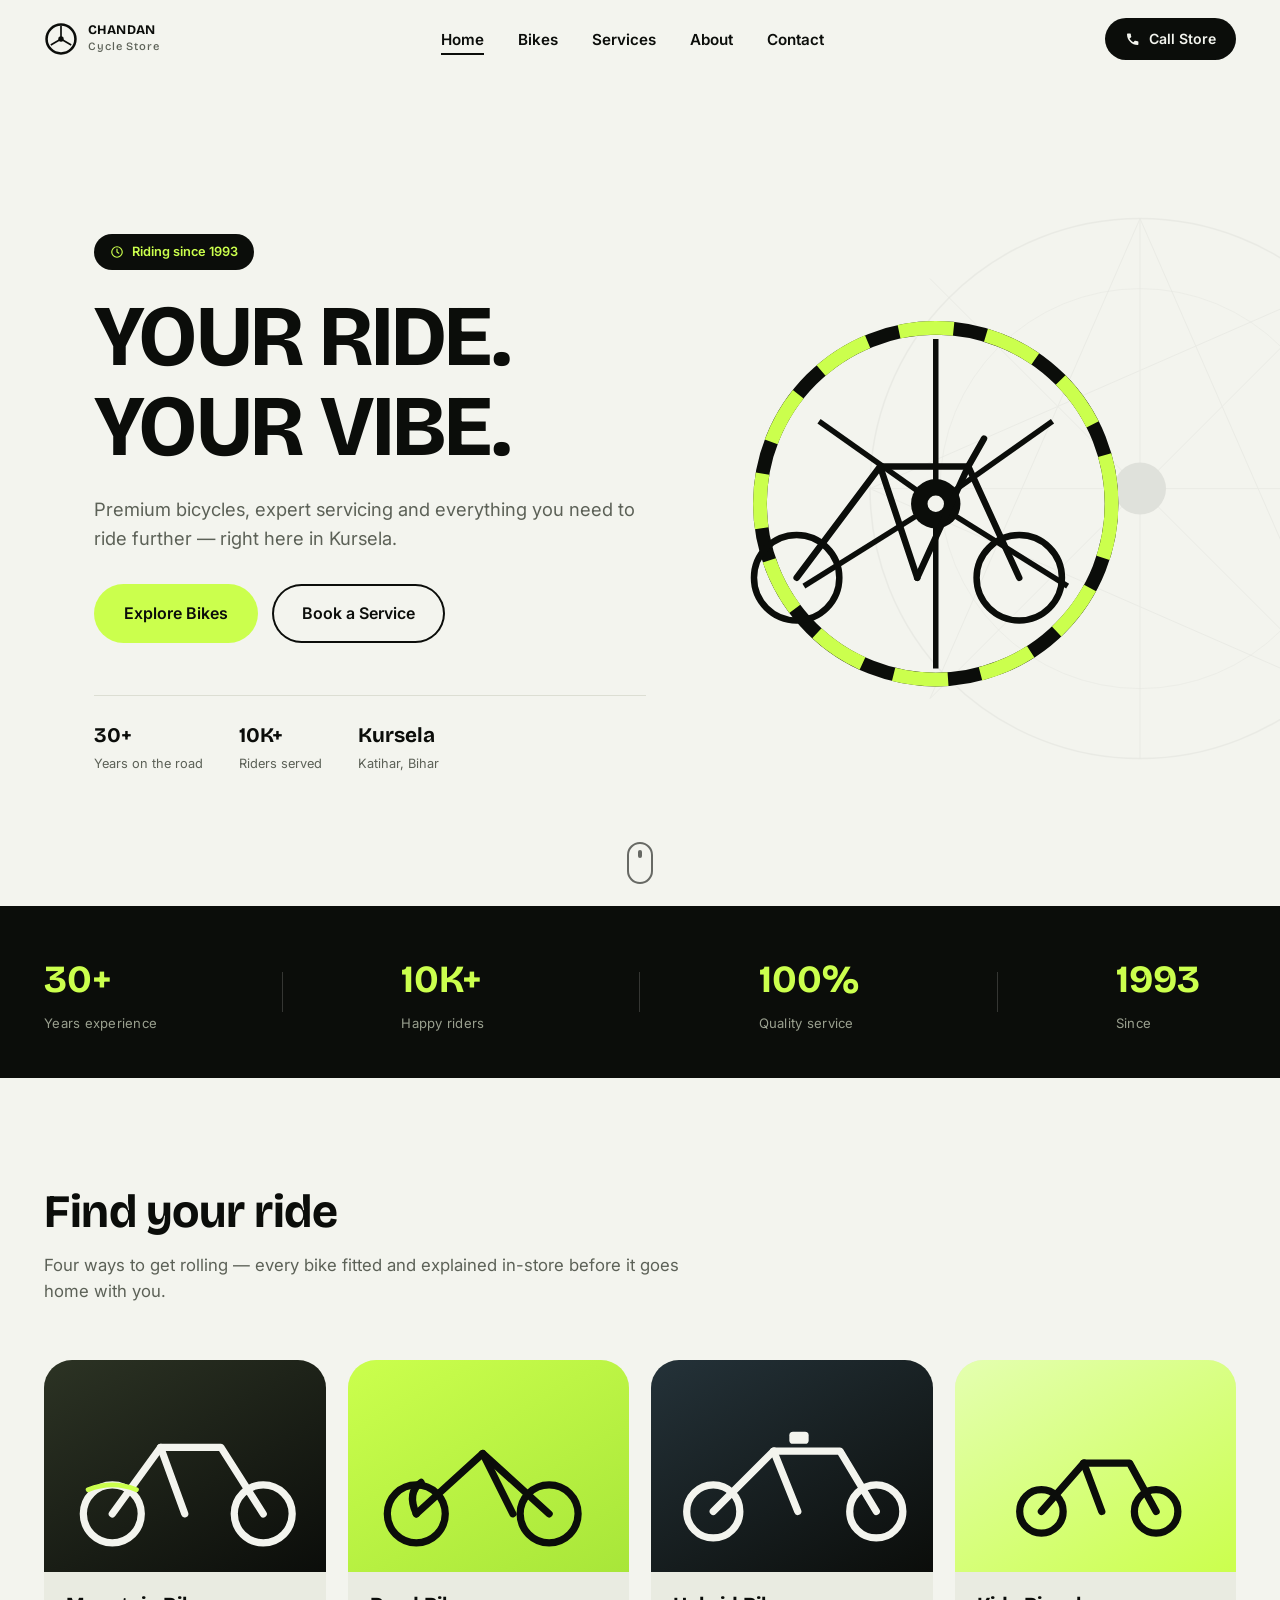
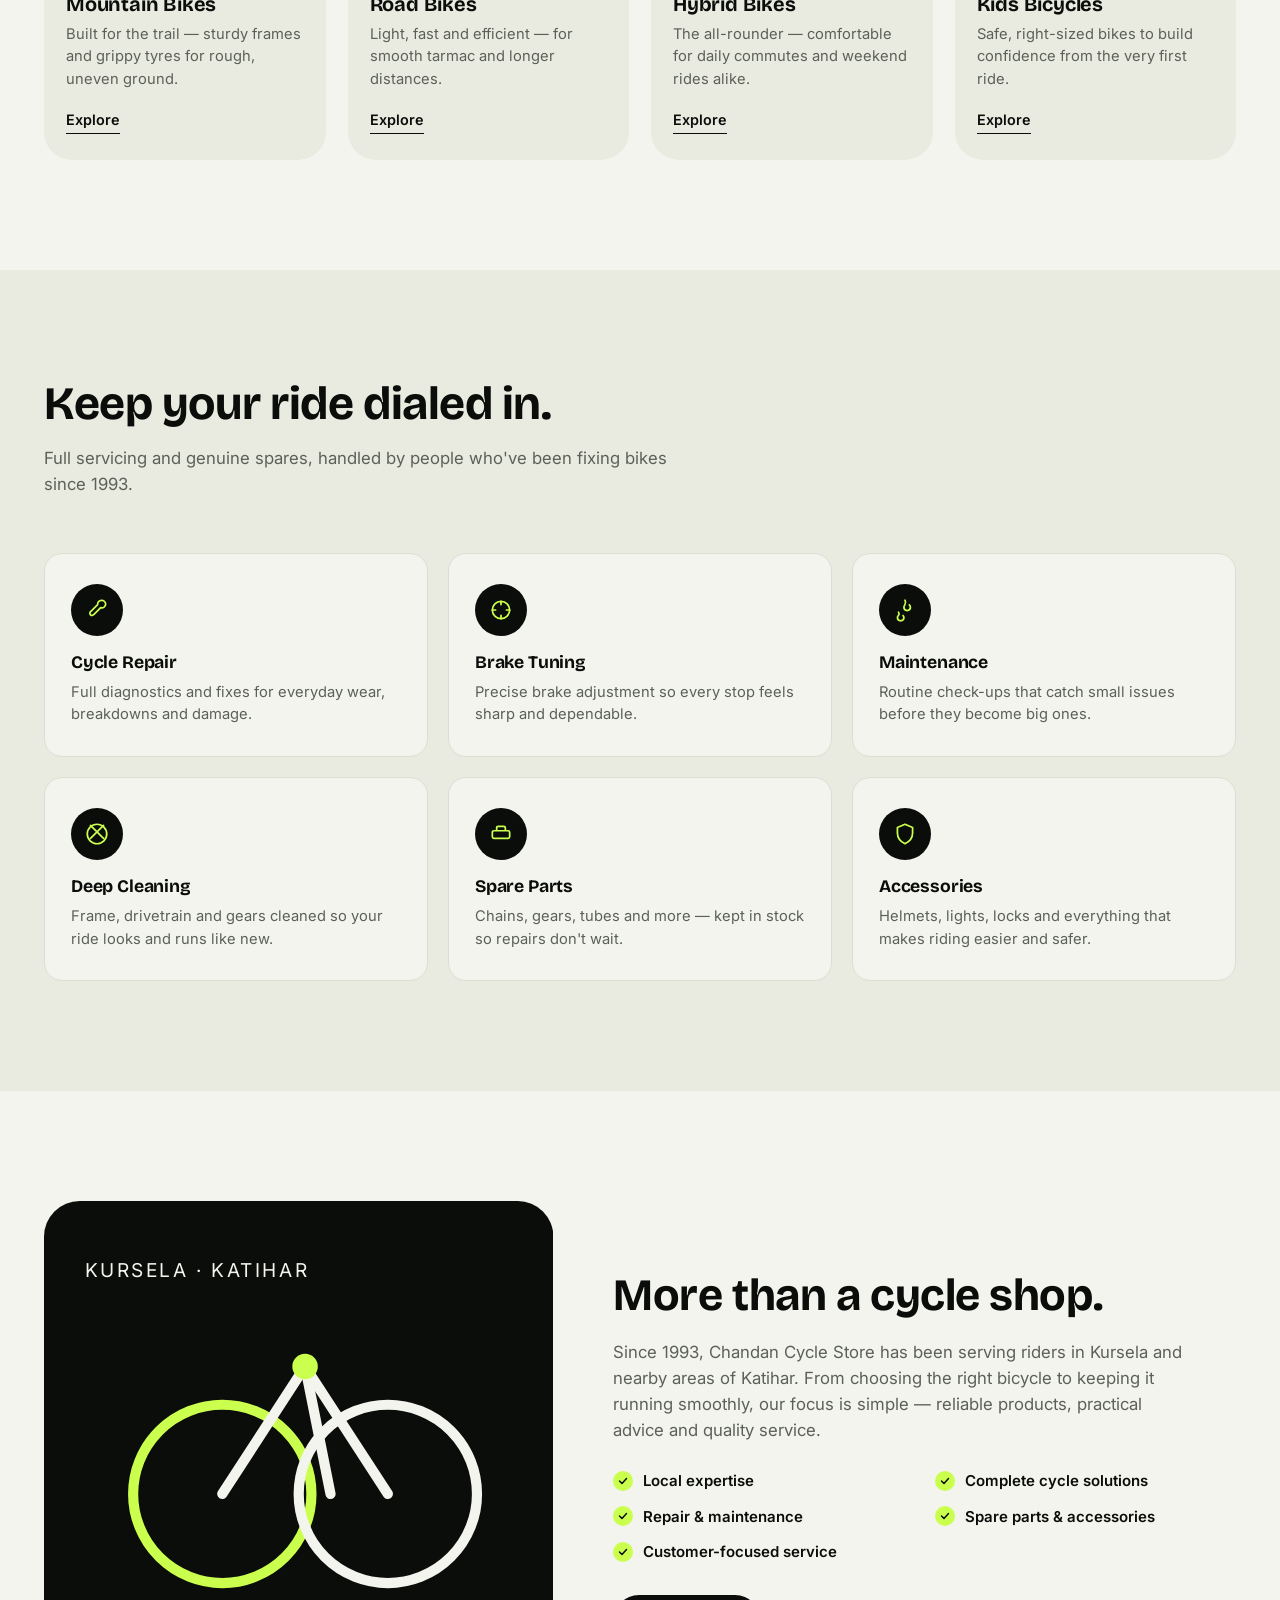
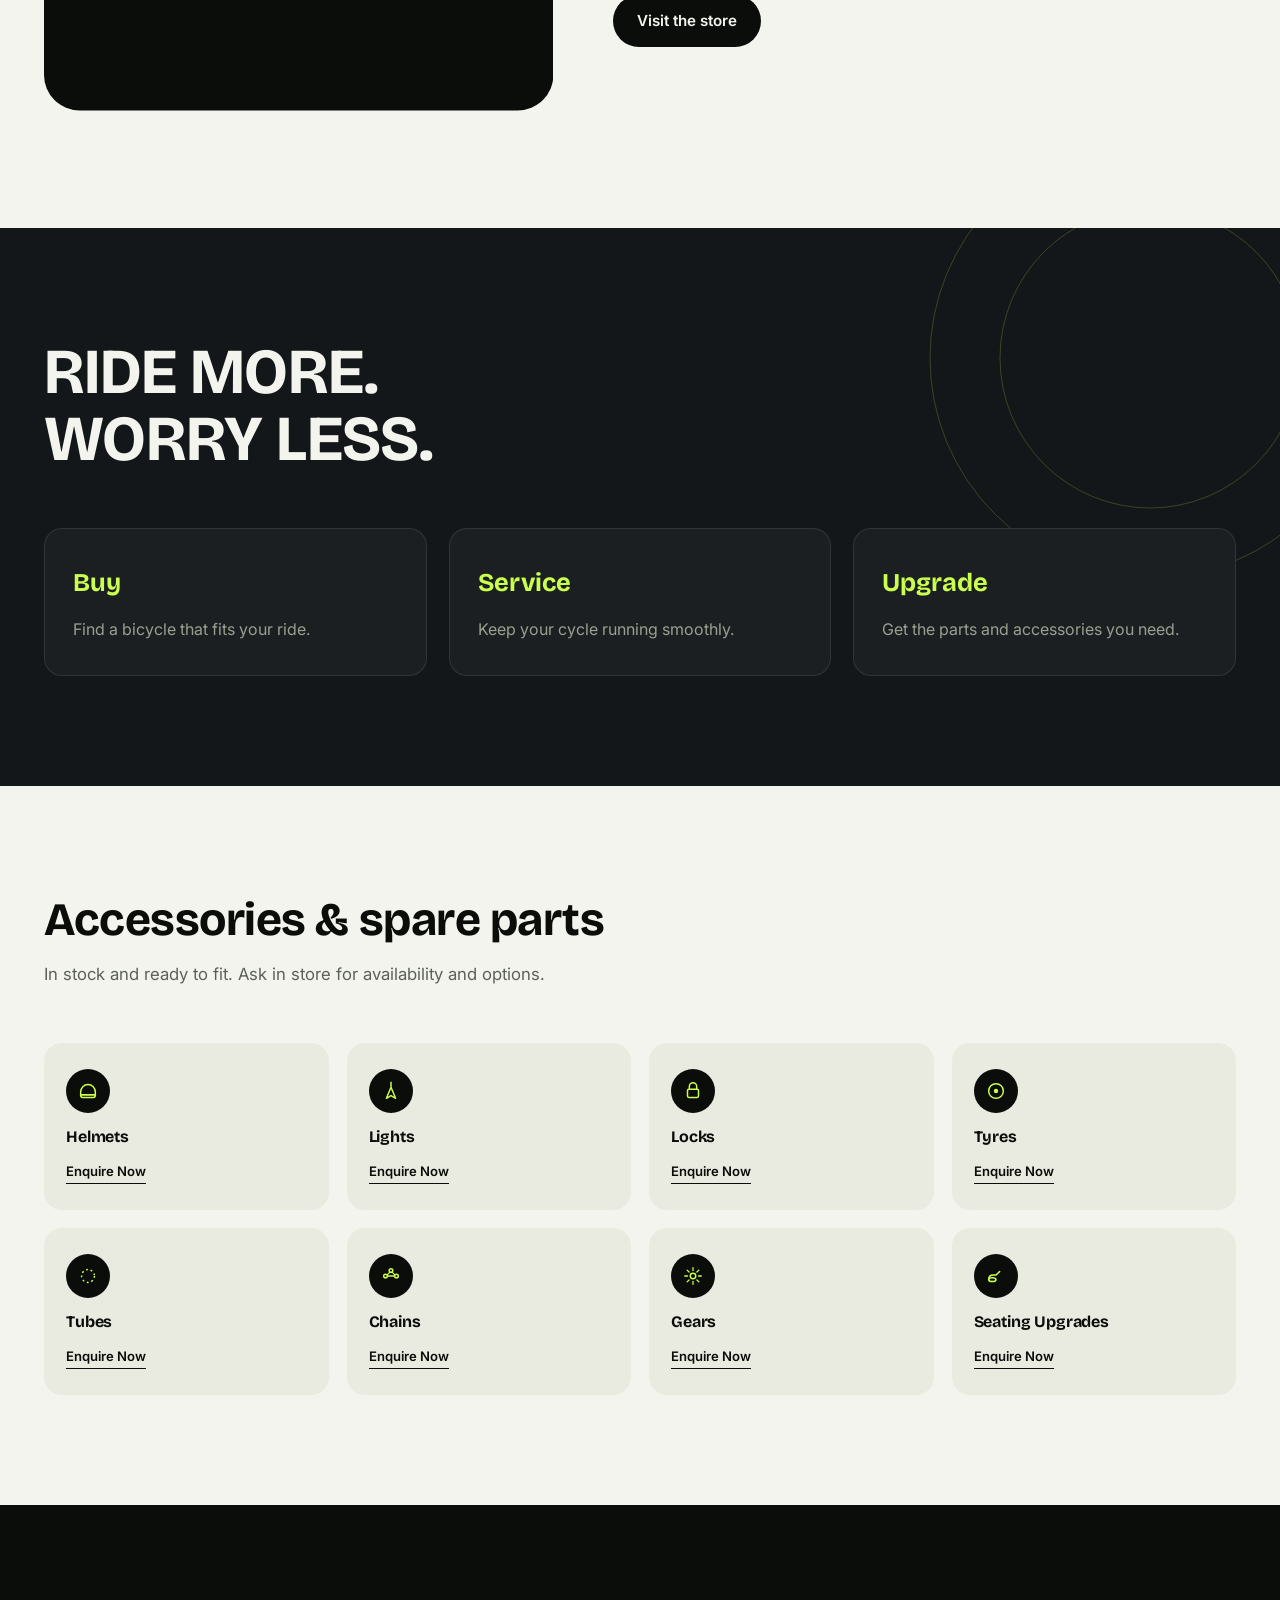
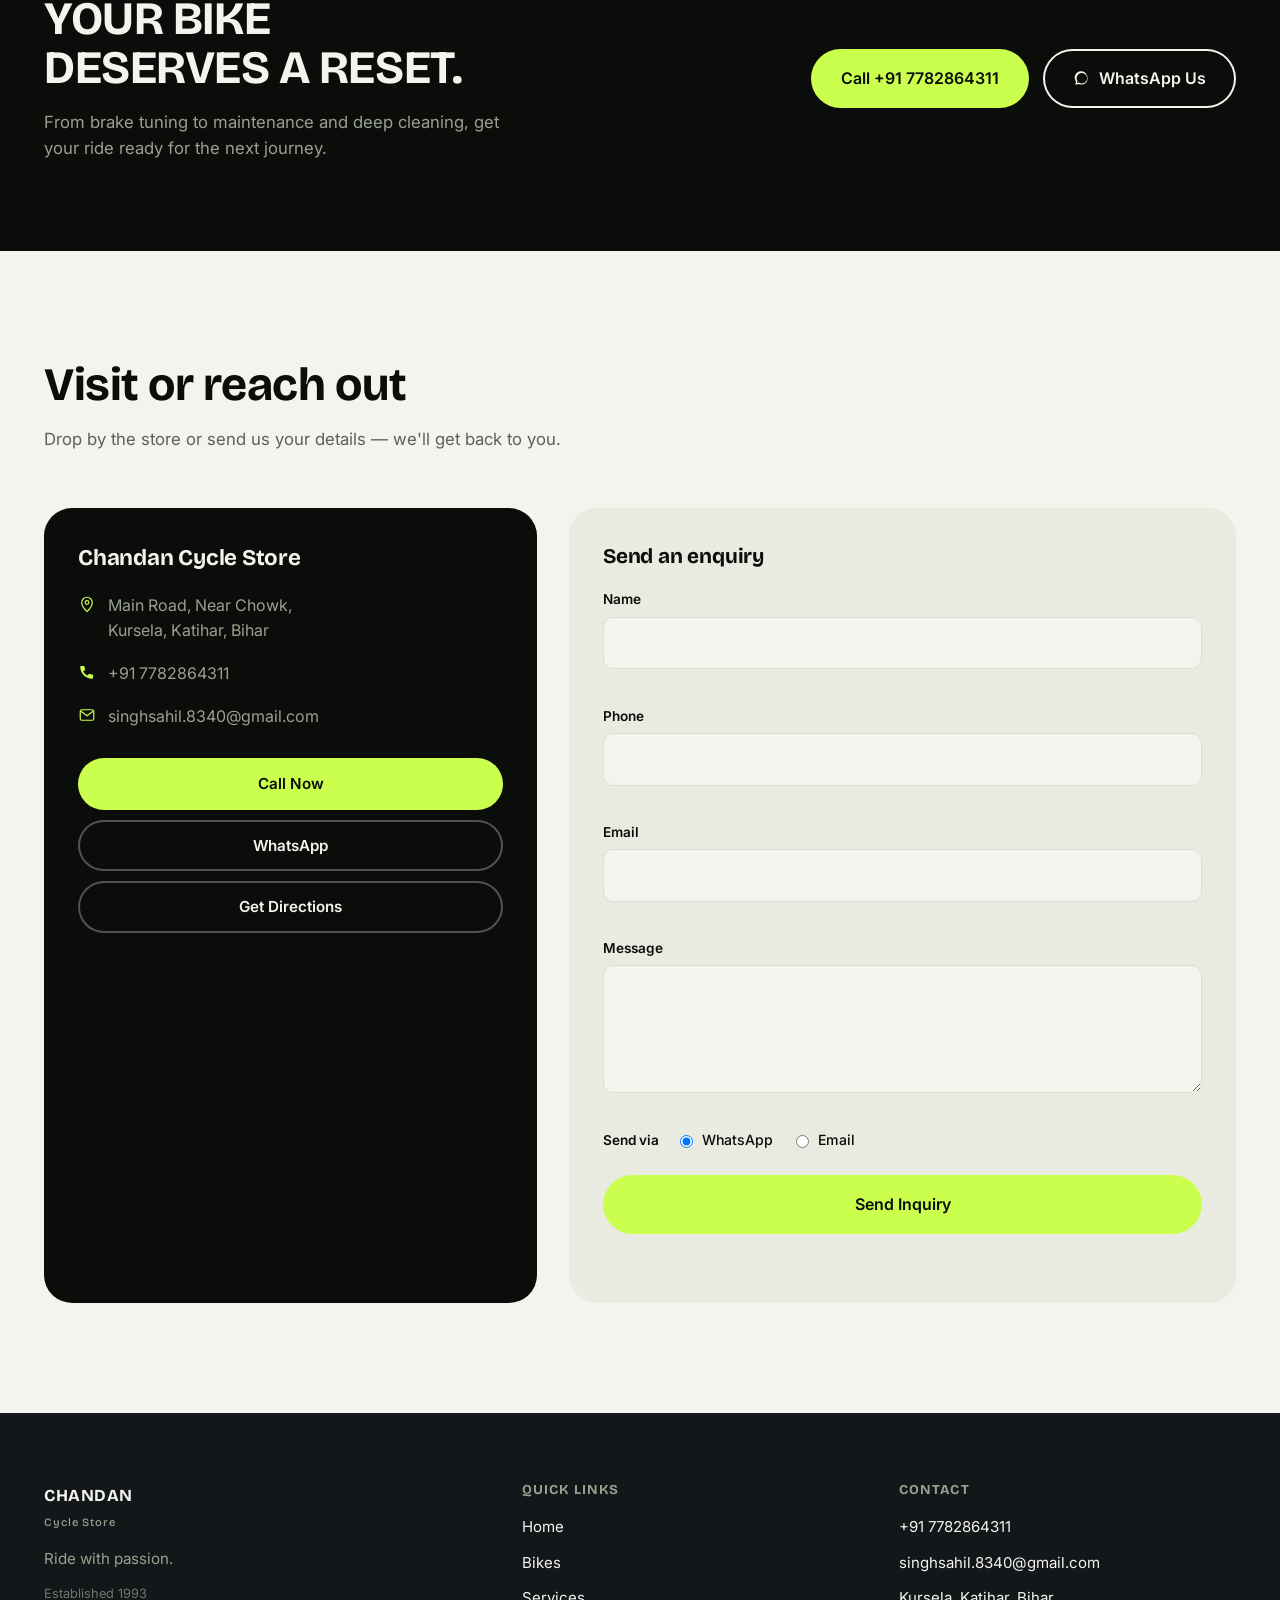
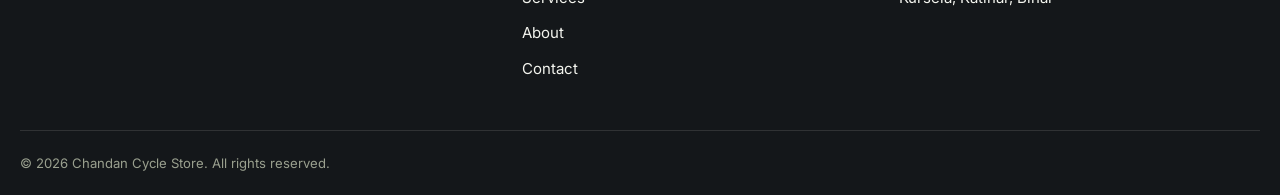
==== commit 6bbcbf2d: "update" ====
--- a/index.html
+++ b/index.html
@@ -2,6 +2,54 @@
 <html lang="en">
 
 <head>
+  <script>(function(w,d,s,l,i){w[l]=w[l]||[];w[l].push({'gtm.start':
+new Date().getTime(),event:'gtm.js'});var f=d.getElementsByTagName(s)[0],
+j=d.createElement(s),dl=l!='dataLayer'?'&l='+l:'';j.async=true;j.src=
+'https://www.googletagmanager.com/gtm.js?id='+i+dl;f.parentNode.insertBefore(j,f);
+})(window,document,'script','dataLayer','GTM-MGWW4RHP');</script>
+<!-- End Google Tag Manager -->
+ <script type="application/ld+json">
+{
+  "@context": "https://schema.org",
+  "@type": "BikeStore",
+  "name": "Chandan Cycle Store",
+  "image": "https://chandancyclestore.store/assets/images/hero-bg.jpg", 
+  "@id": "https://chandancyclestore.store/",
+  "url": "https://chandancyclestore.store/",
+  "telephone": "+917782864311",
+    "email": "singhsahil.8340@gmail.com",
+  "priceRange": "₹₹",
+  "foundingDate": "1993",
+  "address": {
+    "@type": "PostalAddress",
+    "streetAddress": "Main Road, Near Chowk", 
+    "addressLocality": "Kursela, Katihar",
+    "addressRegion": "Bihar",
+    "postalCode": "854112", 
+    "addressCountry": "IN"
+  },
+  "geo": {
+    "@type": "GeoCoordinates",
+    "latitude": 25.4542, 
+    "longitude": 87.2514 
+  },
+  "openingHoursSpecification": {
+    "@type": "OpeningHoursSpecification",
+    "dayOfWeek": [
+      "Monday",
+      "Tuesday",
+      "Wednesday",
+      "Thursday",
+      "Friday",
+      "Saturday",
+      "Sunday"
+    ],
+    "opens": "09:00",
+    "closes": "20:00"
+  },
+  "sameAs": []
+}
+</script>
   <meta charset="UTF-8">
   <meta name="viewport" content="width=device-width, initial-scale=1.0">
   <title>Chandan Cycle Store | Bicycle Shop in Kursela, Katihar</title>
@@ -32,34 +80,13 @@
     rel="stylesheet">
 
   <link rel="stylesheet" href="style.css">
-
-  <!-- LocalBusiness structured data -->
-  <script type="application/ld+json">
-{
-  "@context": "https://schema.org",
-  "@type": "BicycleStore",
-  "name": "Chandan Cycle Store",
-  "image": "https://www.chandancyclestore.store/assets/images/storefront.jpg",
-  "telephone": "+91-7782864311",
-  "email": "info@chandancyclestore.store",
-  "priceRange": "₹₹",
-  "foundingDate": "1993",
-  "address": {
-    "@type": "PostalAddress",
-    "streetAddress": "Main Road, Near Chowk",
-    "addressLocality": "Kursela",
-    "addressRegion": "Bihar",
-    "addressCountry": "IN",
-    "addressDistrict": "Katihar"
-  },
-  "url": "https://www.chandancyclestore.store/",
-  "areaServed": "Kursela, Katihar, Bihar"
-}
-</script>
 </head>
 
 <body>
-
+<!-- Google Tag Manager (noscript) -->
+<noscript><iframe src="https://www.googletagmanager.com/ns.html?id=GTM-MGWW4RHP"
+height="0" width="0" style="display:none;visibility:hidden"></iframe></noscript>
+<!-- End Google Tag Manager (noscript) -->
   <a class="skip-link" href="#main">Skip to main content</a>
 
   <!-- ============ NAVBAR ============ -->
@@ -597,7 +624,7 @@
                     stroke-width="1.6" />
                   <path d="M4 7l8 6 8-6" fill="none" stroke="currentColor" stroke-width="1.6" />
                 </svg>
-                <a href="mailto:info@chandancyclestore.store">info@chandancyclestore.store</a>
+                <a href="mailto:singhsahil.8340@gmail.com">singhsahil.8340@gmail.com</a>
               </li>
             </ul>
 
@@ -679,7 +706,7 @@
         <h4>Contact</h4>
         <ul>
           <li><a href="tel:+917782864311">+91 7782864311</a></li>
-          <li><a href="mailto:info@chandancyclestore.store">info@chandancyclestore.store</a></li>
+          <li><a href="mailto:singhsahil.8340@gmail.com">singhsahil.8340@gmail.com</a></li>
           <li>Kursela, Katihar, Bihar</li>
         </ul>
       </div>
